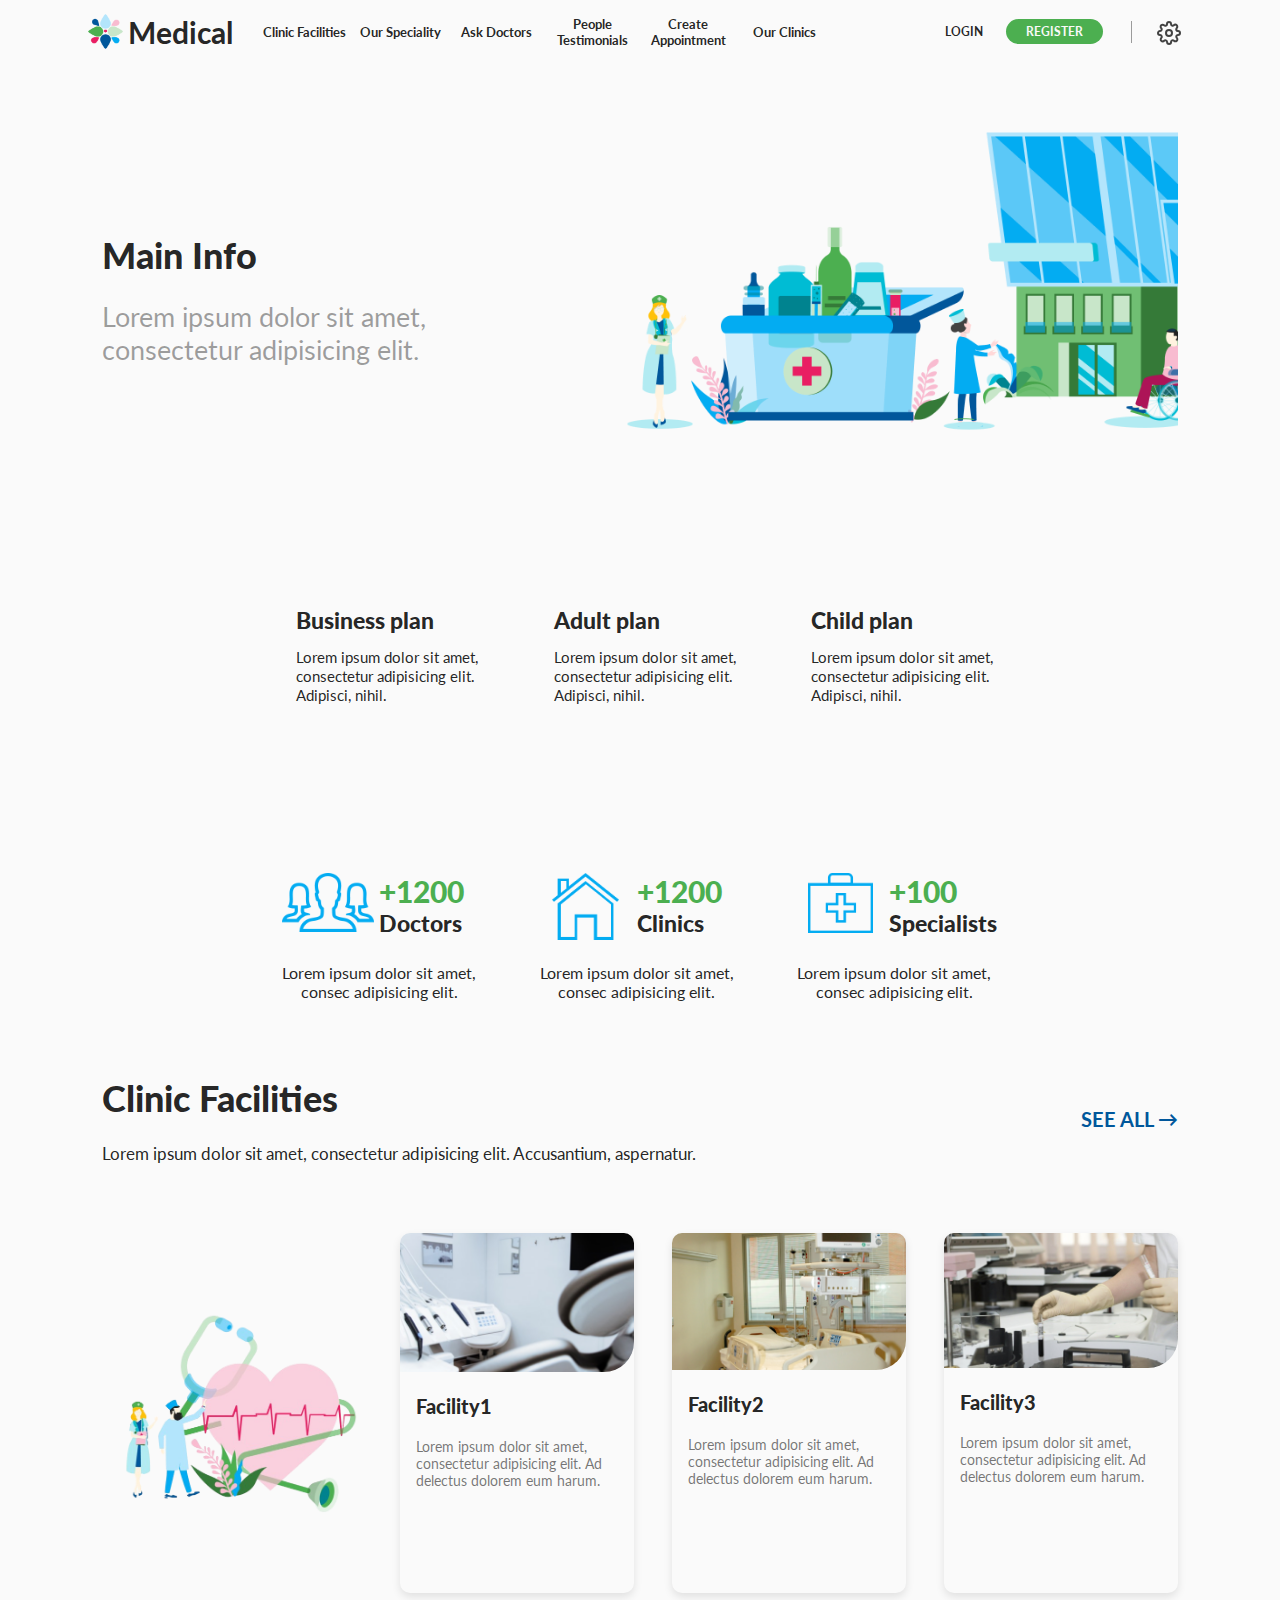
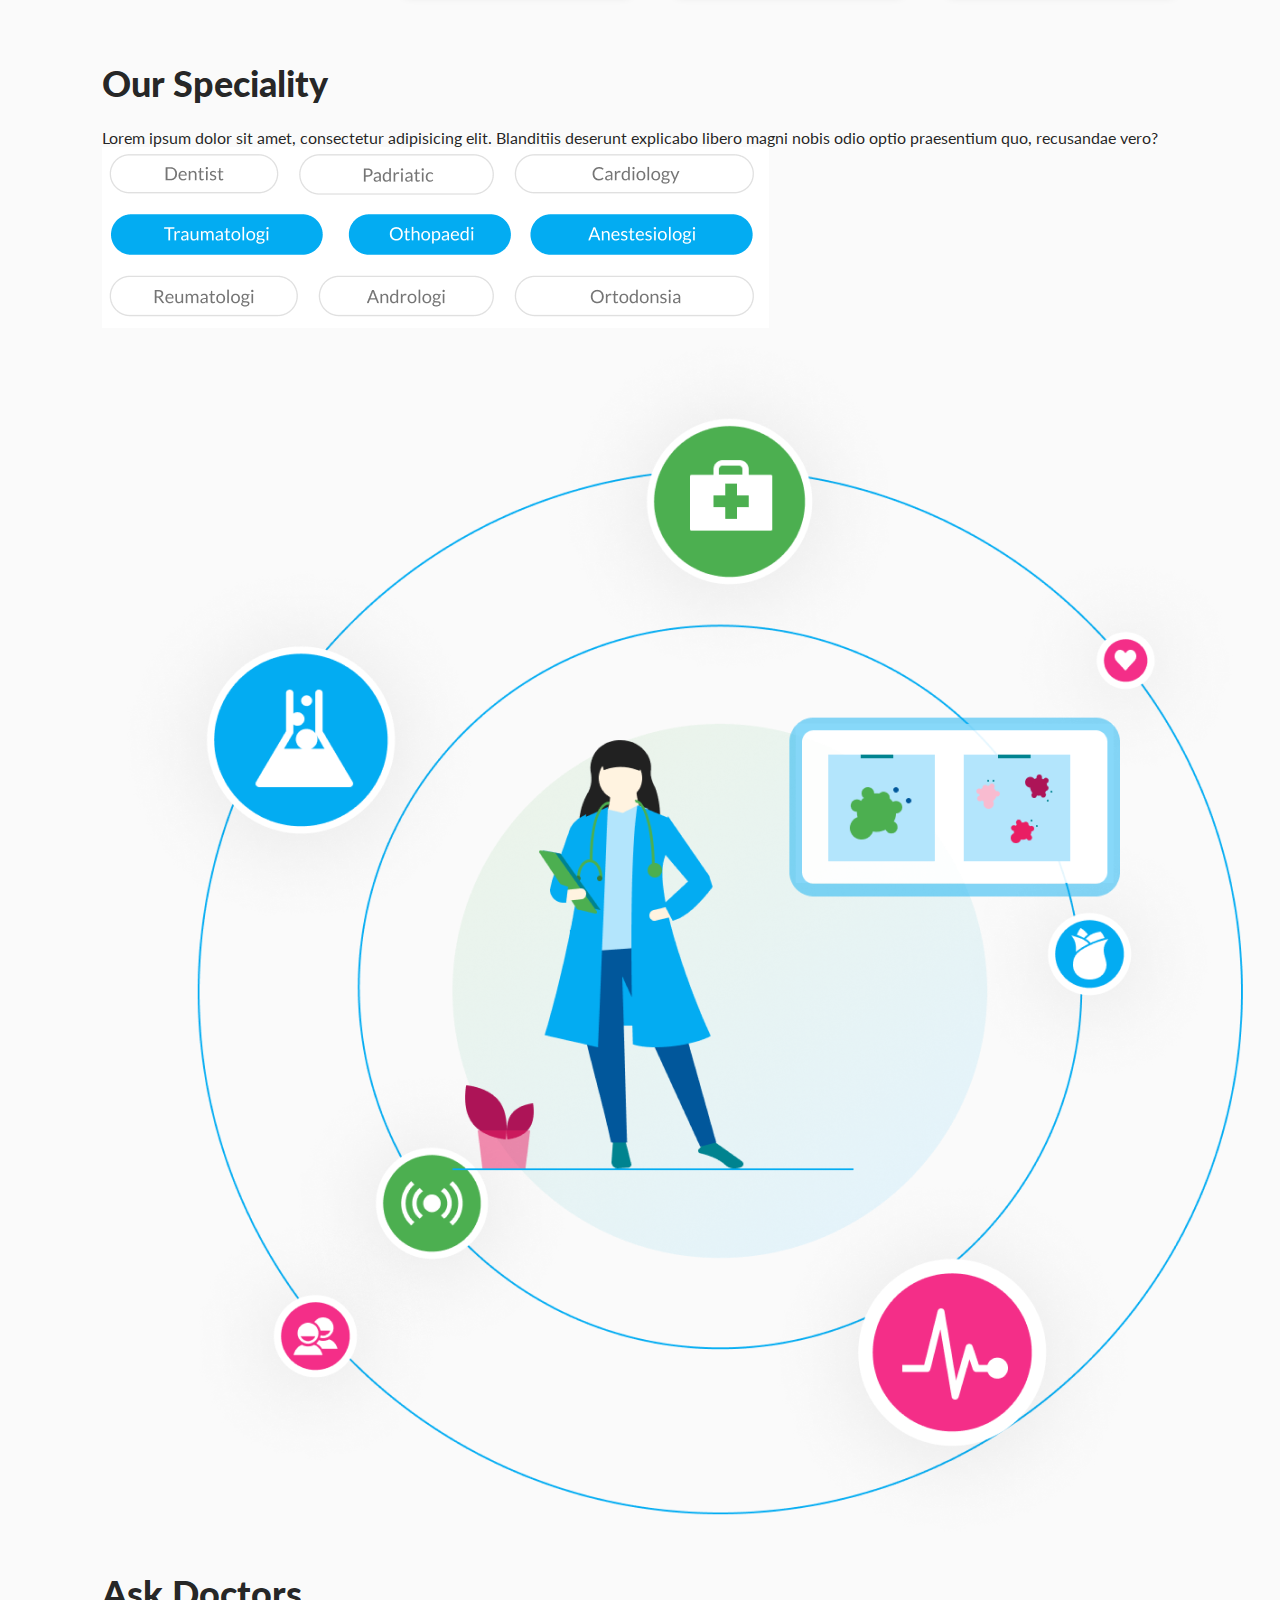
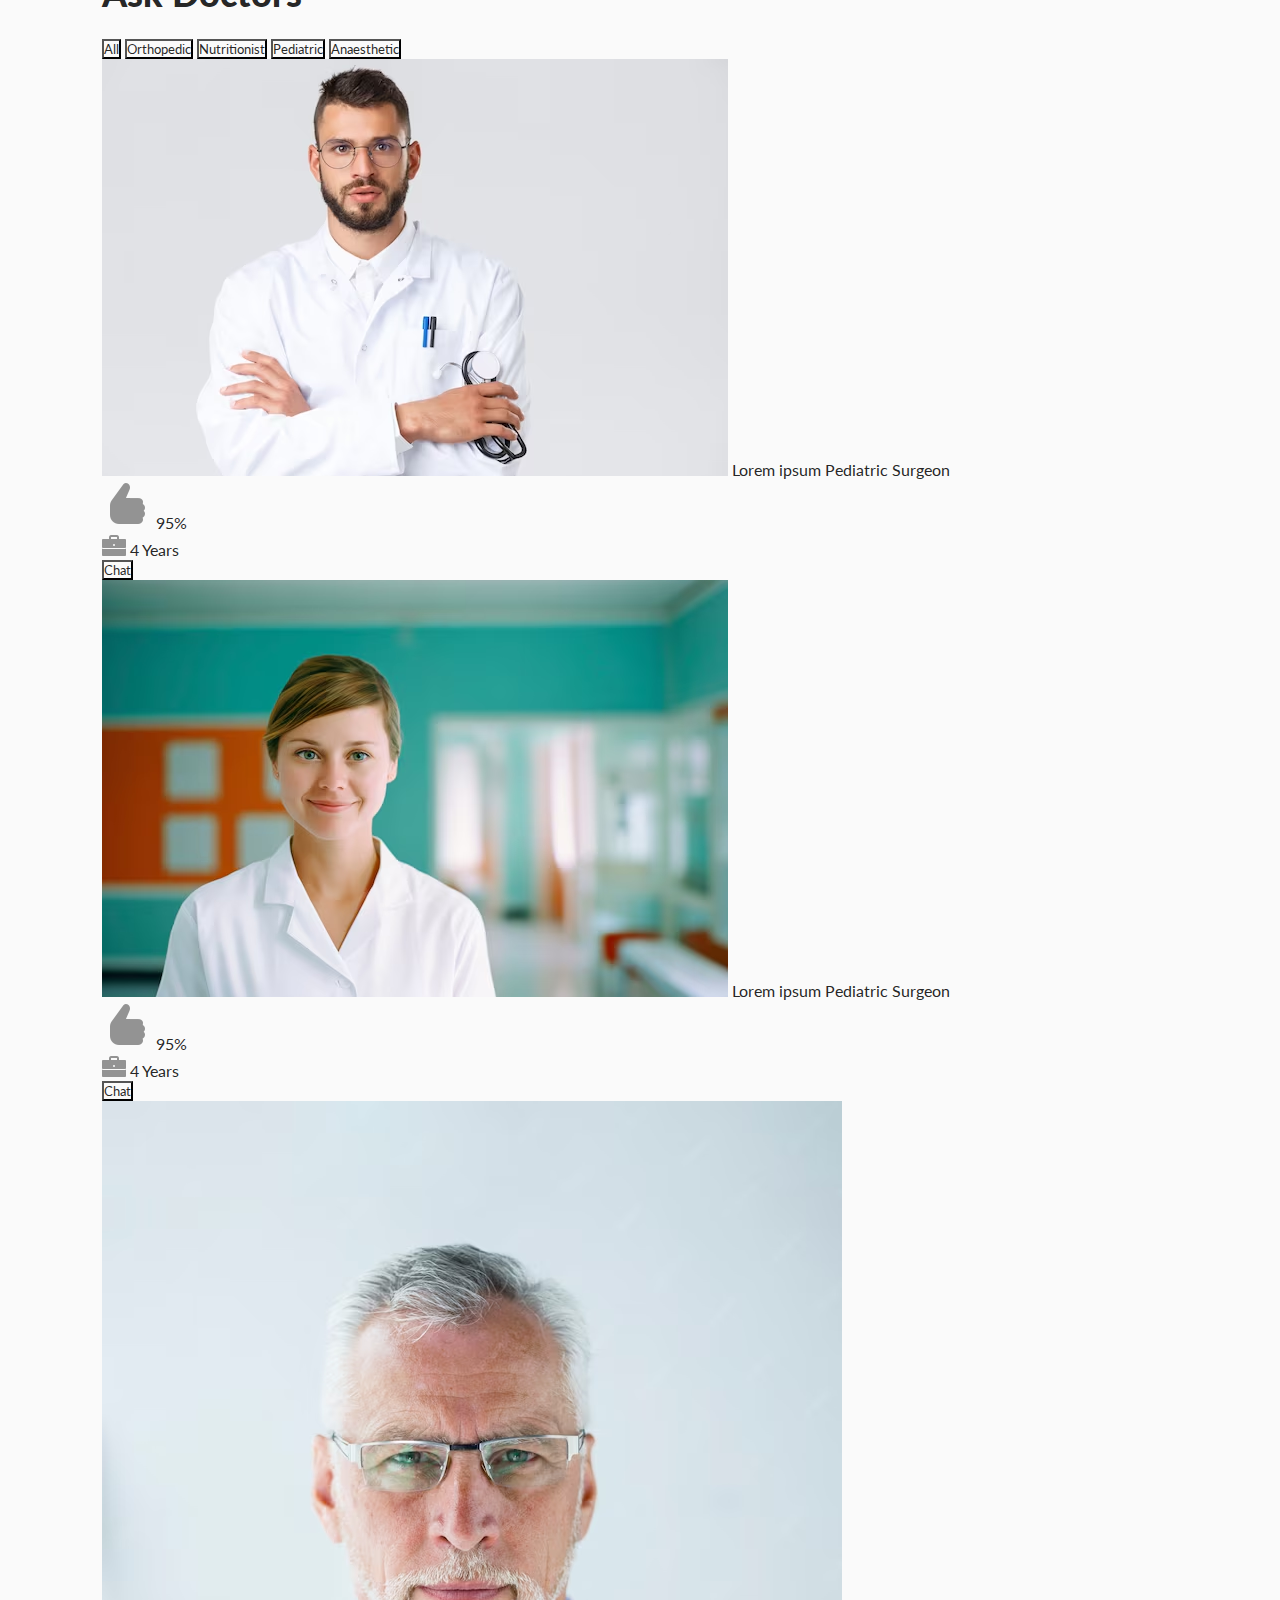
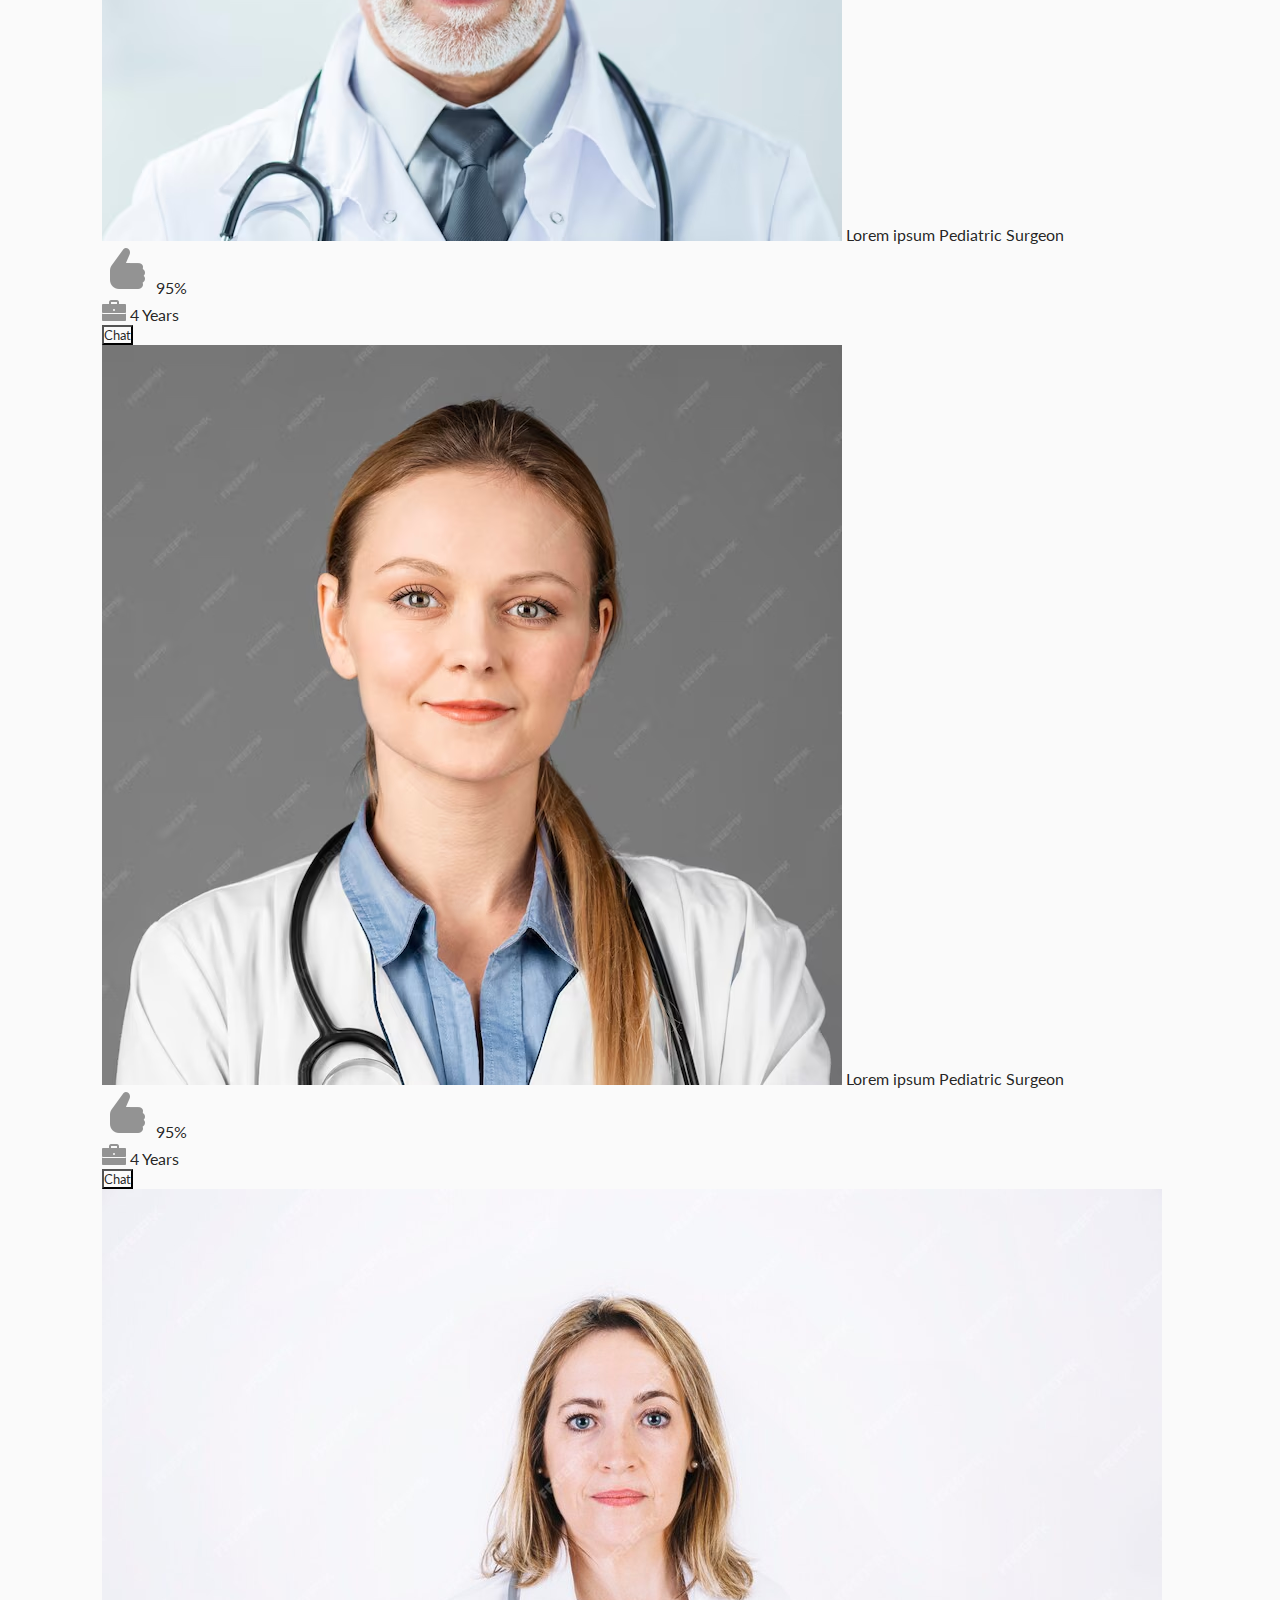
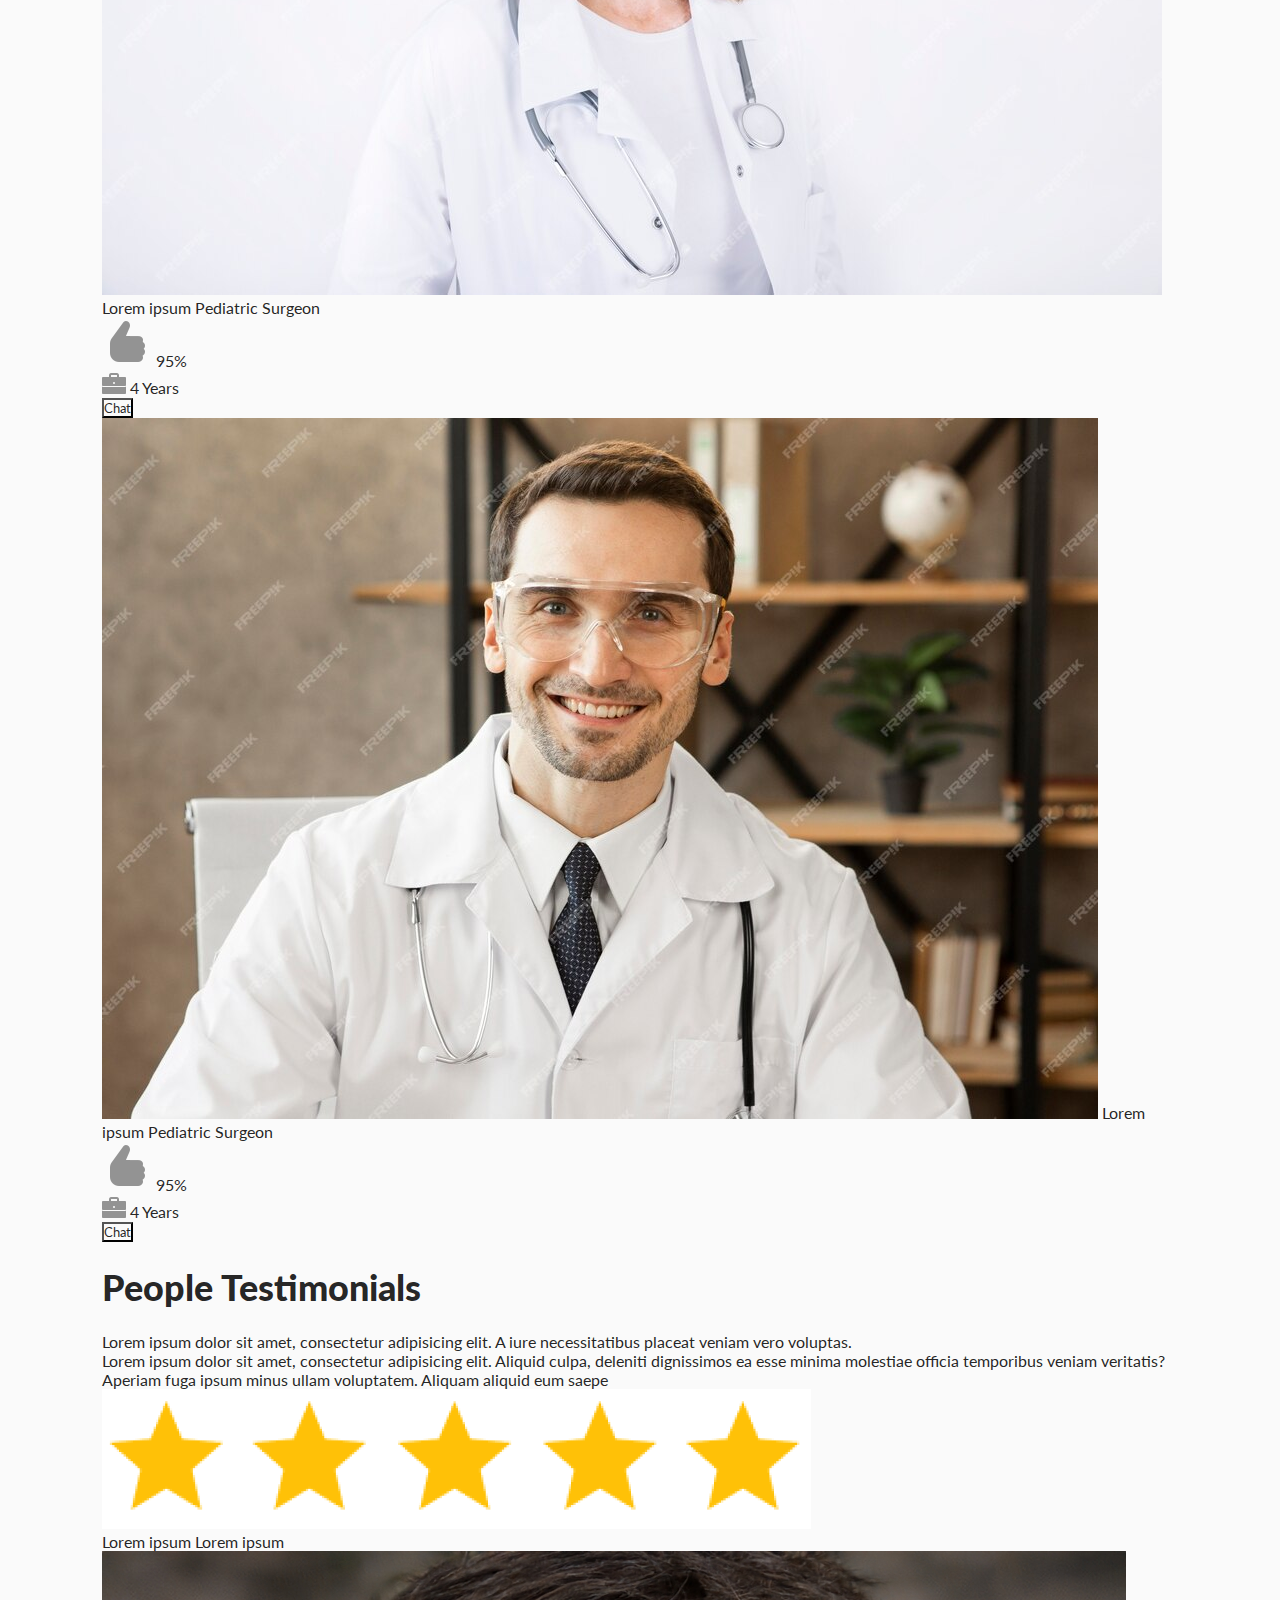
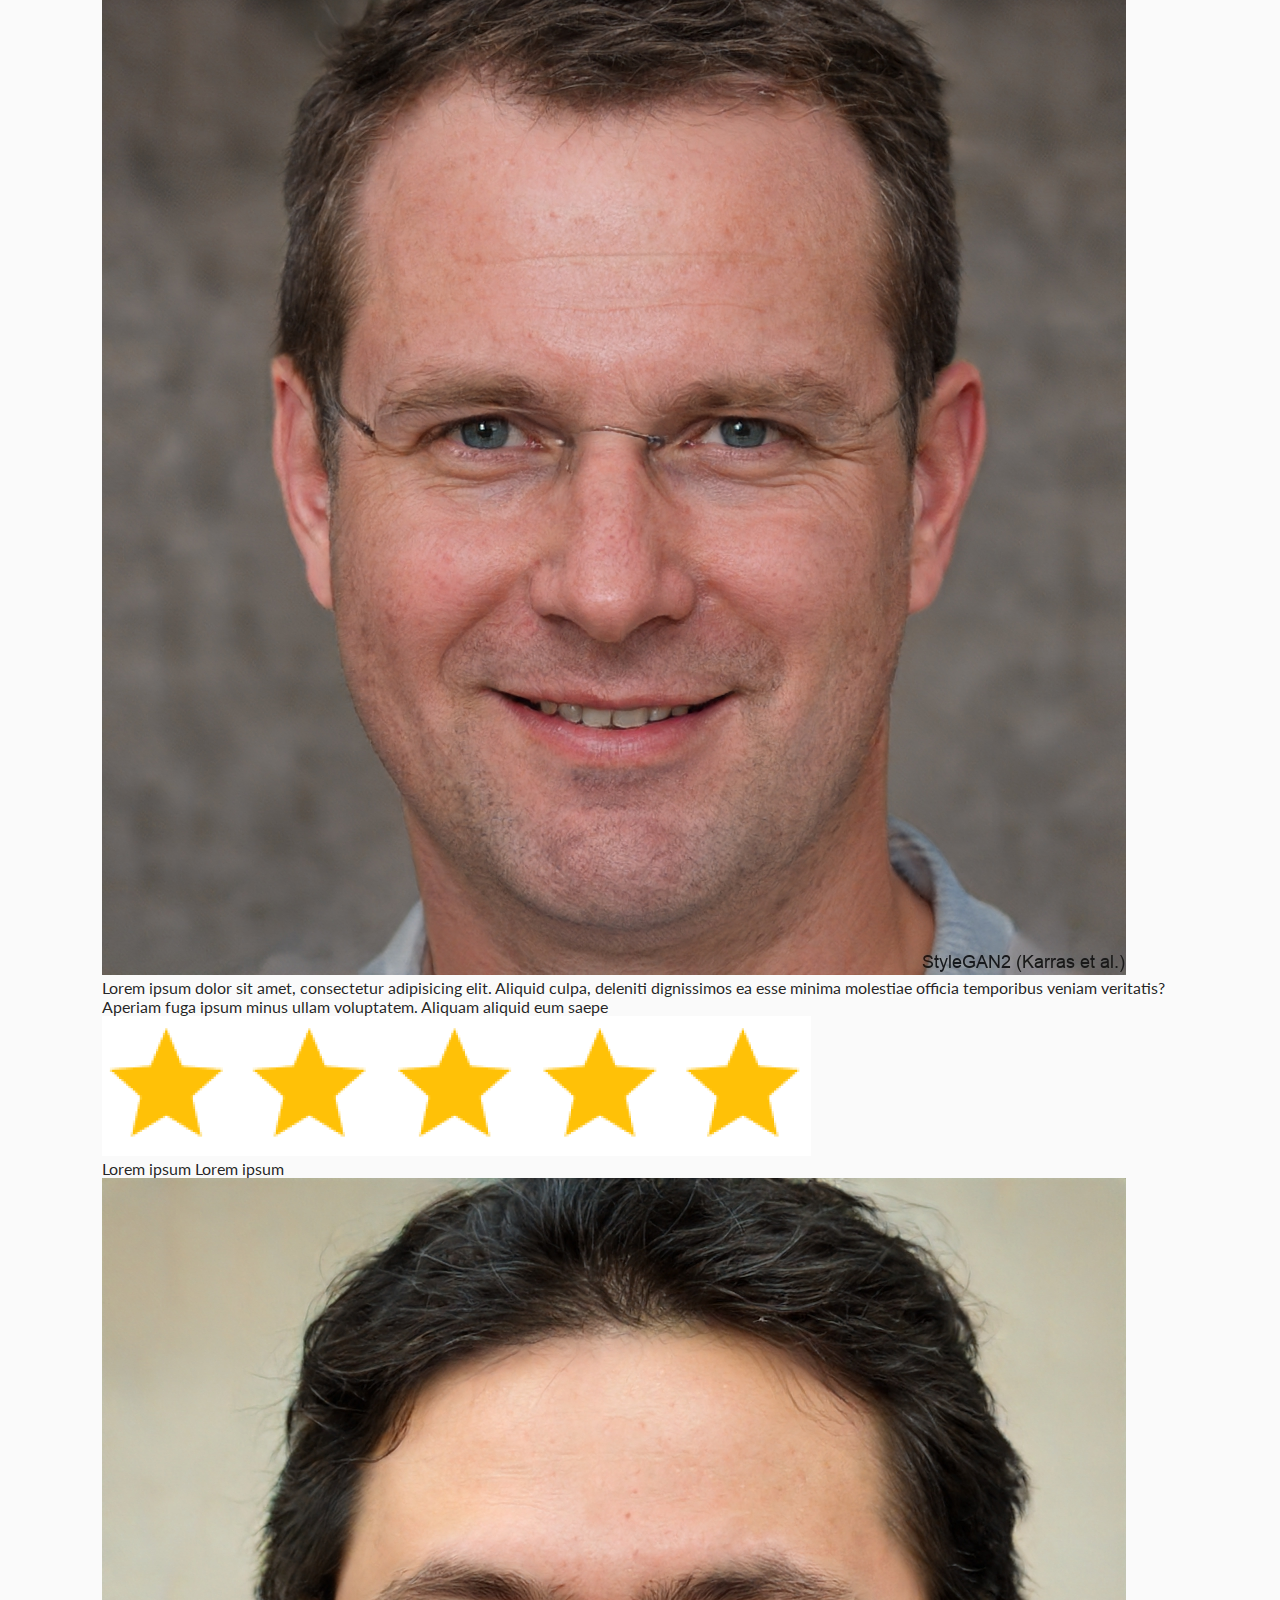
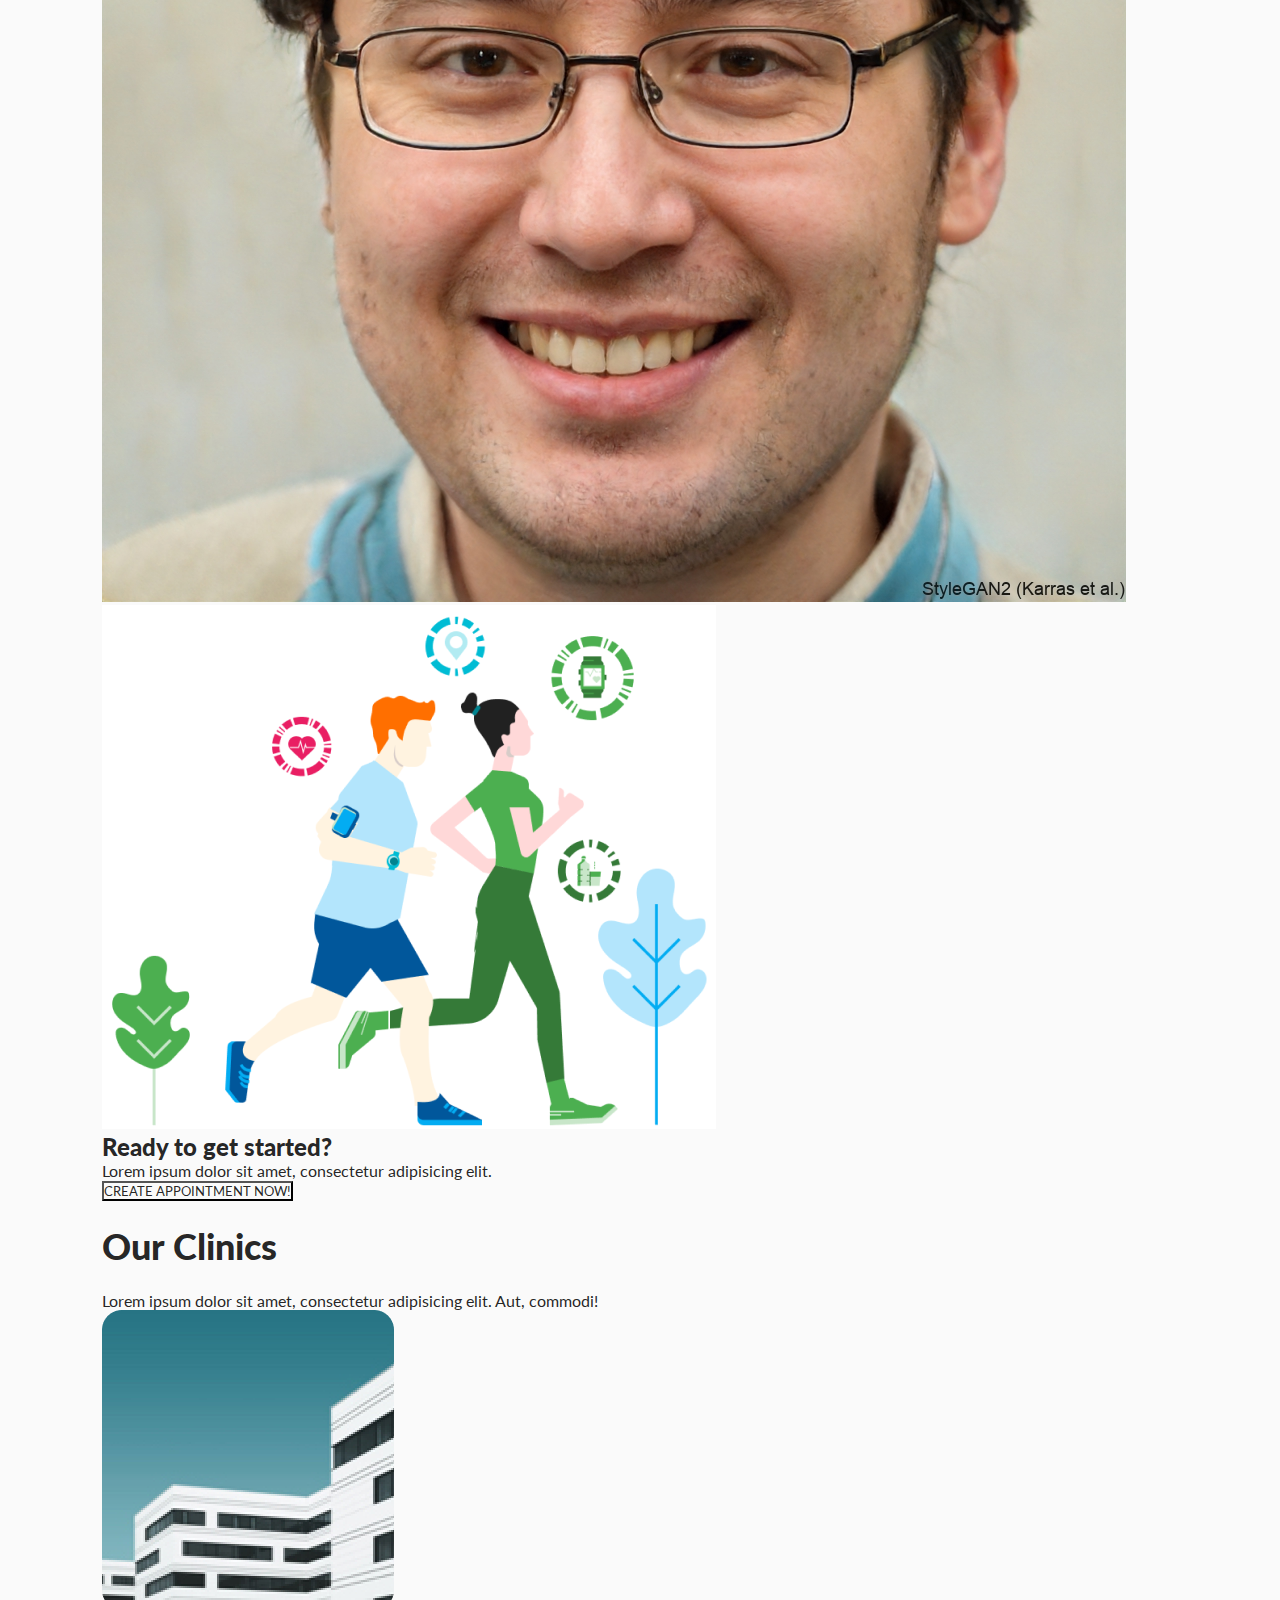
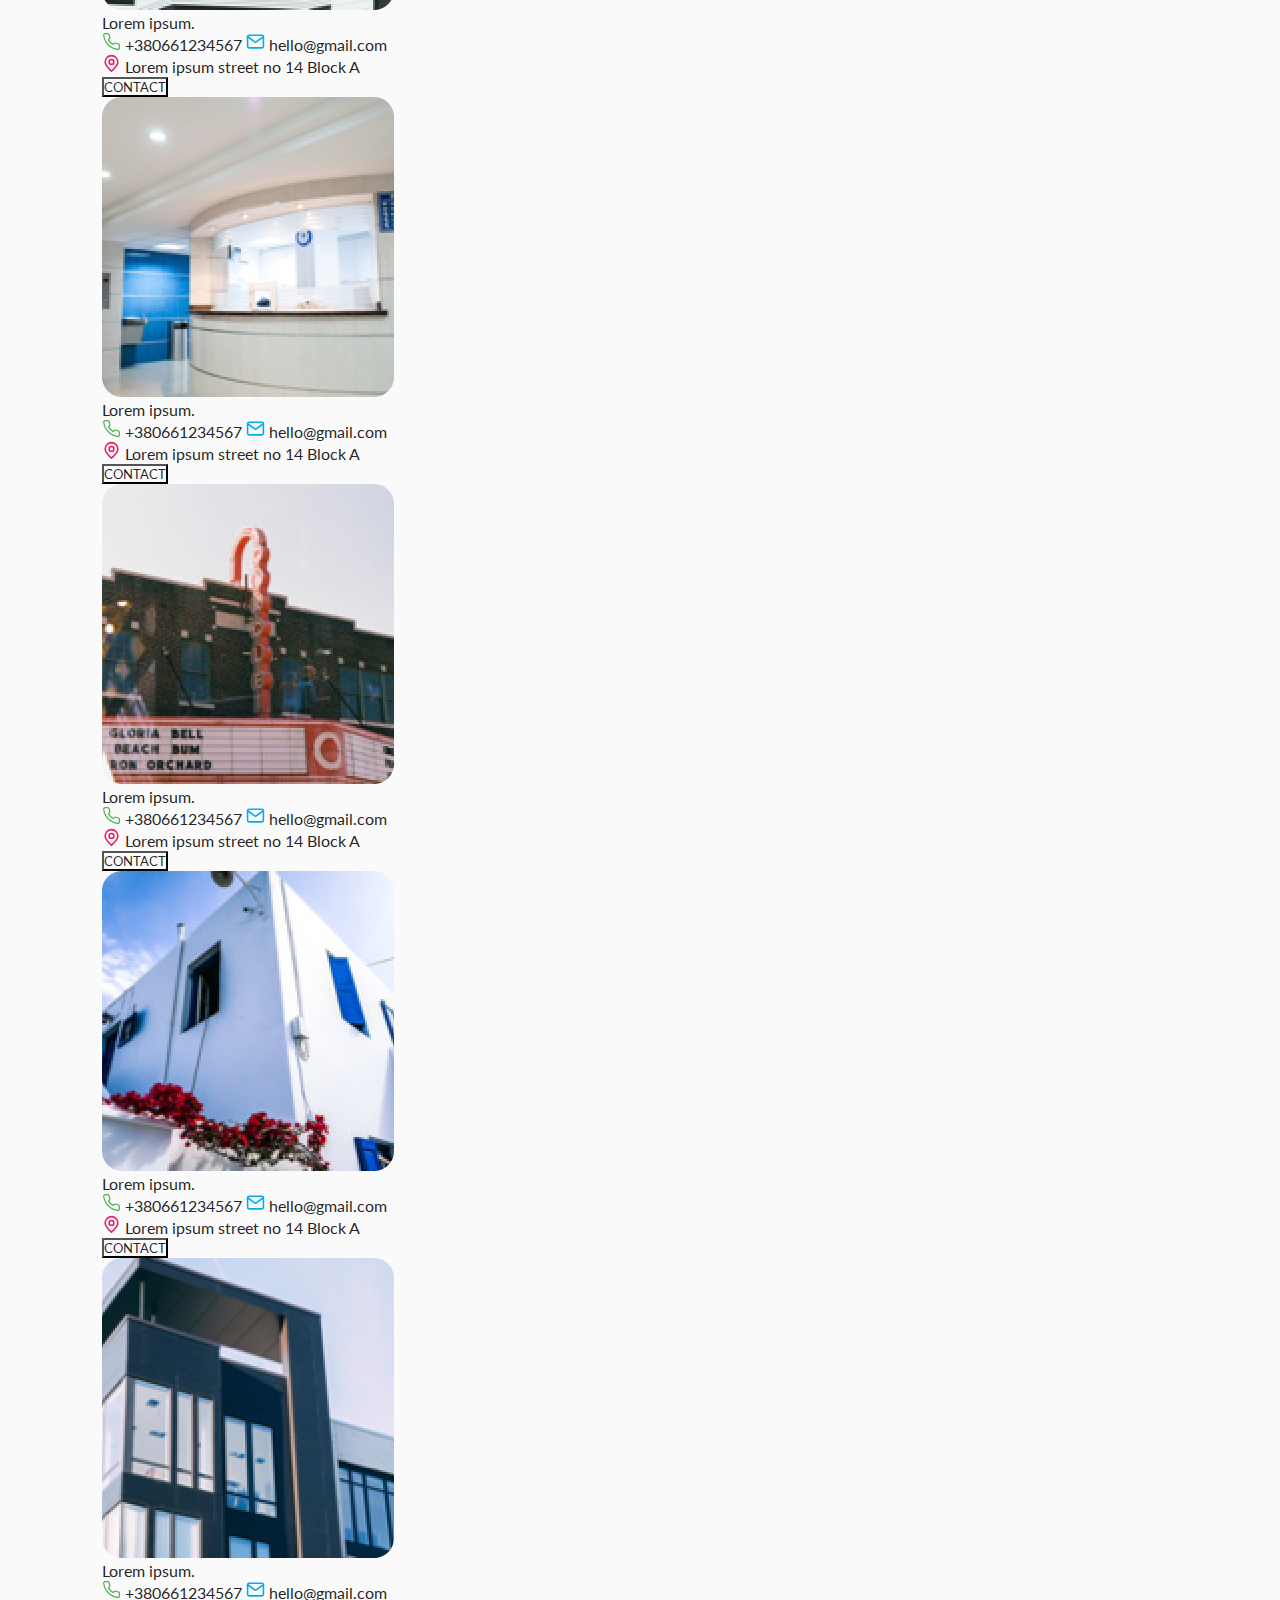
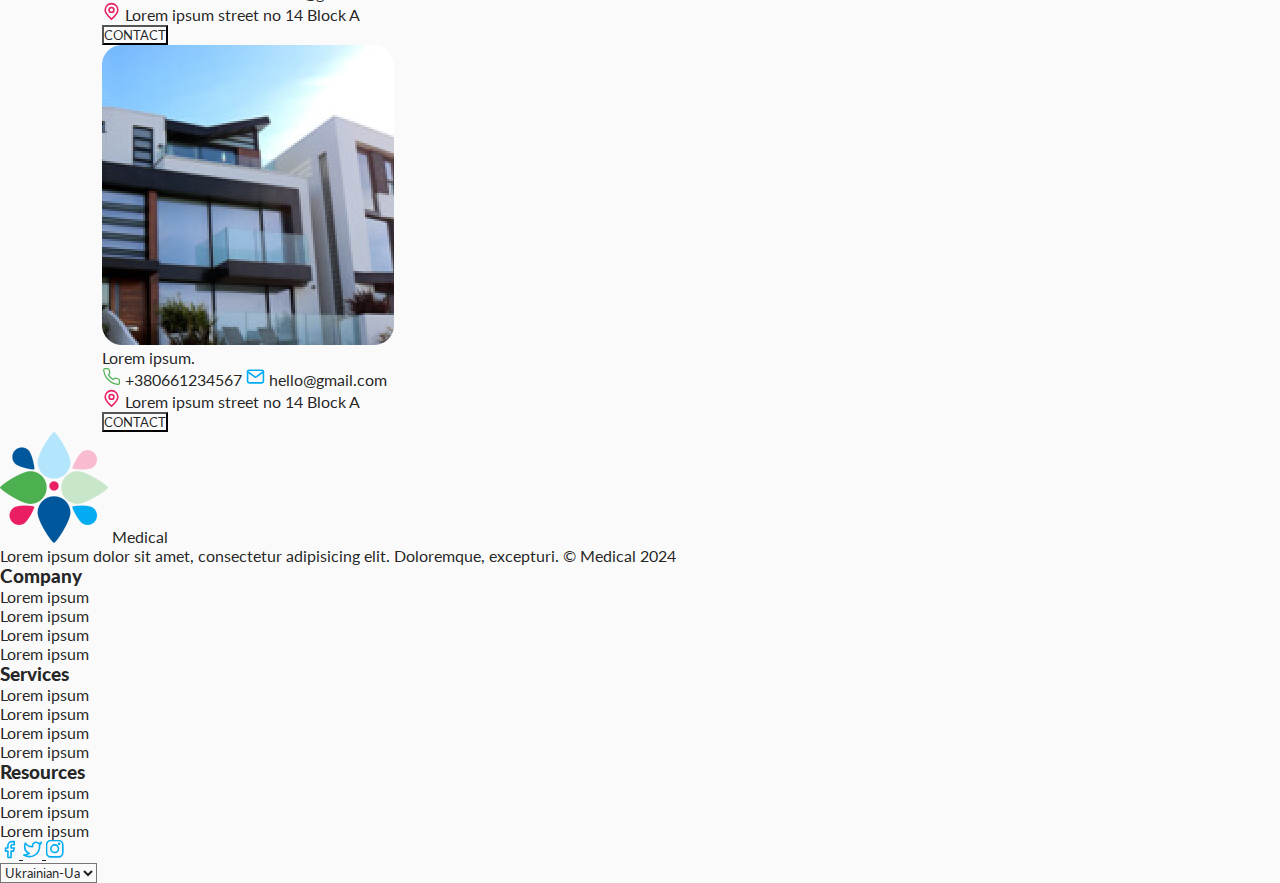
==== index.html @ a9a0dc17 "Add clinic-facilities styles" ====
<!doctype html>
<html lang="en">
<head>
    <meta charset="UTF-8">
    <meta name="viewport"
          content="width=device-width, user-scalable=no, initial-scale=1.0, maximum-scale=1.0, minimum-scale=1.0">
    <meta http-equiv="X-UA-Compatible" content="ie=edge">
    <title>Medical</title>

    <link rel="stylesheet" href="styles/styles.css">
</head>
<body>
    <header>
        <div class="logo">
            <img src="images/index/logo.png" alt="Logo" id="main-logo">
            <span id="main-logo-text">Medical</span>
        </div>
        <div class="header-nav-item" id="header-item-1">
            <a class="header-nav-link" href="#clinic-facilities">
                Clinic Facilities
            </a>
        </div>
        <div class="header-nav-item" id="header-item-2">
            <a class="header-nav-link" href="#our-speciality">
                Our Speciality
            </a>
        </div>
        <div class="header-nav-item" id="header-item-3">
            <a class="header-nav-link" href="#ask-doctors">
                Ask Doctors
            </a>
        </div>
        <div class="header-nav-item" id="header-item-4">
            <a class="header-nav-link" href="#people-testimonials">
                People Testimonials
            </a>
        </div>
        <div class="header-nav-item" id="header-item-5">
            <a class="header-nav-link" href="#create-appointment">
                Create Appointment
            </a>
        </div>
        <div class="header-nav-item" id="header-item-6">
            <a class="header-nav-link" href="#our-clinics">
                Our Clinics
            </a>
        </div>
        <div class="authorization">
            <a href="pages/login.html" id="login-button">Login</a>
            <div id="header-register-button">
                <a href="pages/register.html" id="register-button">Register</a>
            </div>

        </div>
        <div class="settings">
            <a href="" id="settings-button">
                <svg id="settings-icon" xmlns="http://www.w3.org/2000/svg" width="24" height="24" viewBox="0 0 24 24" fill="none" stroke="#424242" stroke-width="2" stroke-linecap="round" stroke-linejoin="round">
                    <circle cx="12" cy="12" r="3"></circle>
                    <path d="M19.4 15a1.65 1.65 0 0 0 .33 1.82l.06.06a2 2 0 0 1 0 2.83 2 2 0 0 1-2.83 0l-.06-.06a1.65 1.65 0 0 0-1.82-.33 1.65 1.65 0 0 0-1 1.51V21a2 2 0 0 1-2 2 2 2 0 0 1-2-2v-.09A1.65 1.65 0 0 0 9 19.4a1.65 1.65 0 0 0-1.82.33l-.06.06a2 2 0 0 1-2.83 0 2 2 0 0 1 0-2.83l.06-.06a1.65 1.65 0 0 0 .33-1.82 1.65 1.65 0 0 0-1.51-1H3a2 2 0 0 1-2-2 2 2 0 0 1 2-2h.09A1.65 1.65 0 0 0 4.6 9a1.65 1.65 0 0 0-.33-1.82l-.06-.06a2 2 0 0 1 0-2.83 2 2 0 0 1 2.83 0l.06.06a1.65 1.65 0 0 0 1.82.33H9a1.65 1.65 0 0 0 1-1.51V3a2 2 0 0 1 2-2 2 2 0 0 1 2 2v.09a1.65 1.65 0 0 0 1 1.51 1.65 1.65 0 0 0 1.82-.33l.06-.06a2 2 0 0 1 2.83 0 2 2 0 0 1 0 2.83l-.06.06a1.65 1.65 0 0 0-.33 1.82V9a1.65 1.65 0 0 0 1.51 1H21a2 2 0 0 1 2 2 2 2 0 0 1-2 2h-.09a1.65 1.65 0 0 0-1.51 1z"></path>
                </svg>
            </a>
        </div>
    </header>
    <main>
        <section id="main-info">
            <div id="info">
                <div id="main-info-text">
                    <h1>Main Info</h1>
                    <p>Lorem ipsum dolor sit amet, consectetur adipisicing elit.</p>
                </div>
                <img src="images/index/main_info/banner.png" alt="Banner" id="main-info-banner">
            </div>
            <div id="insurance-plans">
                <div id="business-plan">
                    <h3>Business plan</h3>
                    <span>Lorem ipsum dolor sit amet, consectetur adipisicing elit. Adipisci, nihil.</span>
                </div>
                <div id="adult-plan">
                    <h3>Adult plan</h3>
                    <span>Lorem ipsum dolor sit amet, consectetur adipisicing elit. Adipisci, nihil.</span>
                </div>
                <div id="child-plan">
                    <h3>Child plan</h3>
                    <span>Lorem ipsum dolor sit amet, consectetur adipisicing elit. Adipisci, nihil.</span>
                </div>
            </div>
            <div id="numbers">
                <div id="doctors" class="numbers-item">
                    <div class="numbers-upper-row">
                        <img src="images/index/main_info/doctors.png" alt="Doctors">
                        <div class="numbers-upper-row-text">
                            <span class="counter">+1200</span>
                            <h3>Doctors</h3>
                        </div>
                    </div>
                    <span>Lorem ipsum dolor sit amet, consec adipisicing elit.</span>
                </div>
                <div id="clinics" class="numbers-item">
                    <div class="numbers-upper-row">
                        <img src="images/index/main_info/clinics.png" alt="Clinics">
                        <div class="numbers-upper-row-text">
                            <span class="counter">+1200</span>
                            <h3>Clinics</h3>
                        </div>
                    </div>
                    <span>Lorem ipsum dolor sit amet, consec adipisicing elit.</span>
                </div>
                <div id="specialists" class="numbers-item">
                    <div class="numbers-upper-row">
                        <img src="images/index/main_info/specialists.png" alt="Specialists">
                        <div class="numbers-upper-row-text">
                            <span class="counter">+100</span>
                            <h3>Specialists</h3>
                        </div>
                    </div>
                    <span>Lorem ipsum dolor sit amet, consec adipisicing elit.</span>
                </div>
            </div>
        </section>
        <section id="clinic-facilities">
            <div id="clinic-facilities-head">
                <div id="clinic-facilities-text">
                    <h1>Clinic Facilities</h1>
                    <p>Lorem ipsum dolor sit amet, consectetur adipisicing elit. Accusantium, aspernatur.</p>
                </div>
                <a href="">SEE ALL →</a>
            </div>
            <div id="clinic-facilities-body">
                <img src="images/index/clinic_facilities/banner.png" alt="Banner" id="clinic-facilities-banner">
                <div id="facilities">
                    <div id="facility1" class="clinic-facility">
                        <img src="images/index/clinic_facilities/facility1.png" alt="Facility1">
                        <h3>Facility1</h3>
                        <p>Lorem ipsum dolor sit amet, consectetur adipisicing elit. Ad delectus dolorem eum harum.</p>
                    </div>
                    <div id="facility2" class="clinic-facility">
                        <img src="images/index/clinic_facilities/facility2.png" alt="Facility2">
                        <h3>Facility2</h3>
                        <p>Lorem ipsum dolor sit amet, consectetur adipisicing elit. Ad delectus dolorem eum harum.</p>
                    </div>
                    <div id="facility3" class="clinic-facility">
                        <img src="images/index/clinic_facilities/facility3.png" alt="Facility3">
                        <h3>Facility3</h3>
                        <p>Lorem ipsum dolor sit amet, consectetur adipisicing elit. Ad delectus dolorem eum harum.</p>
                    </div>
                </div>
            </div>
        </section>
        <section id="our-speciality">
            <div id="our-speciality-body">
                <h1>Our Speciality</h1>
                <span>Lorem ipsum dolor sit amet, consectetur adipisicing elit. Blanditiis deserunt explicabo libero magni nobis odio optio praesentium quo, recusandae vero?</span>
                <img src="images/index/ask_doctors/specialities.png" alt="Specialities">
            </div>
            <img src="images/index/our_speciality/banner.png" alt="Banner">
        </section>
        <section id="ask-doctors">
            <div id="ask-doctors-menu">
                <h1>Ask Doctors</h1>
                <button>All</button>
                <button>Orthopedic</button>
                <button>Nutritionist</button>
                <button>Pediatric</button>
                <button>Anaesthetic</button>
            </div>
            <div id="ask-doctors-doctors">
                <div id="doctor1">
                    <div class="doctor-info">
                        <img src="images/index/ask_doctors/doctor1.png" alt="Doctor">
                        <span>Lorem ipsum</span>
                        <span>Pediatric Surgeon</span>
                    </div>
                    <div class="doctor-contacts">
                        <div class="rating">
                            <img src="images/index/ask_doctors/thumb-up.png" alt="Thumb-up">
                            <span>95%</span>
                        </div>
                        <div class="experience">
                            <img src="images/index/ask_doctors/briefcase.png" alt="Briefcase">
                            <span>4 Years</span>
                        </div>
                        <button>Chat</button>
                    </div>
                </div>
                <div id="doctor2">
                    <div class="doctor-info">
                        <img src="images/index/ask_doctors/doctor2.png" alt="Doctor">
                        <span>Lorem ipsum</span>
                        <span>Pediatric Surgeon</span>
                    </div>
                    <div class="doctor-contacts">
                        <div class="rating">
                            <img src="images/index/ask_doctors/thumb-up.png" alt="Thumb-up">
                            <span>95%</span>
                        </div>
                        <div class="experience">
                            <img src="images/index/ask_doctors/briefcase.png" alt="Briefcase">
                            <span>4 Years</span>
                        </div>
                        <button>Chat</button>
                    </div>
                </div>
                <div id="doctor3">
                    <div class="doctor-info">
                        <img src="images/index/ask_doctors/doctor3.png" alt="Doctor">
                        <span>Lorem ipsum</span>
                        <span>Pediatric Surgeon</span>
                    </div>
                    <div class="doctor-contacts">
                        <div class="rating">
                            <img src="images/index/ask_doctors/thumb-up.png" alt="Thumb-up">
                            <span>95%</span>
                        </div>
                        <div class="experience">
                            <img src="images/index/ask_doctors/briefcase.png" alt="Briefcase">
                            <span>4 Years</span>
                        </div>
                        <button>Chat</button>
                    </div>
                </div>
                <div id="doctor4">
                    <div class="doctor-info">
                        <img src="images/index/ask_doctors/doctor4.png" alt="Doctor">
                        <span>Lorem ipsum</span>
                        <span>Pediatric Surgeon</span>
                    </div>
                    <div class="doctor-contacts">
                        <div class="rating">
                            <img src="images/index/ask_doctors/thumb-up.png" alt="Thumb-up">
                            <span>95%</span>
                        </div>
                        <div class="experience">
                            <img src="images/index/ask_doctors/briefcase.png" alt="Briefcase">
                            <span>4 Years</span>
                        </div>
                        <button>Chat</button>
                    </div>
                </div>
                <div id="doctor5">
                    <div class="doctor-info">
                        <img src="images/index/ask_doctors/doctor5.png" alt="Doctor">
                        <span>Lorem ipsum</span>
                        <span>Pediatric Surgeon</span>
                    </div>
                    <div class="doctor-contacts">
                        <div class="rating">
                            <img src="images/index/ask_doctors/thumb-up.png" alt="Thumb-up">
                            <span>95%</span>
                        </div>
                        <div class="experience">
                            <img src="images/index/ask_doctors/briefcase.png" alt="Briefcase">
                            <span>4 Years</span>
                        </div>
                        <button>Chat</button>
                    </div>
                </div>
                <div id="doctor6">
                    <div class="doctor-info">
                        <img src="images/index/ask_doctors/doctor6.png" alt="Doctor">
                        <span>Lorem ipsum</span>
                        <span>Pediatric Surgeon</span>
                    </div>
                    <div class="doctor-contacts">
                        <div class="rating">
                            <img src="images/index/ask_doctors/thumb-up.png" alt="Thumb-up">
                            <span>95%</span>
                        </div>
                        <div class="experience">
                            <img src="images/index/ask_doctors/briefcase.png" alt="Briefcase">
                            <span>4 Years</span>
                        </div>
                        <button>Chat</button>
                    </div>
                </div>
            </div>
            
        </section>
        <section id="people-testimonials">
            <div id="people-testimonials-head">
                <h1>People Testimonials</h1>
                <span>Lorem ipsum dolor sit amet, consectetur adipisicing elit. A iure necessitatibus placeat veniam vero voluptas.</span>
            </div>
            <div id="people-testimonials-body">
                <div id="reviews">
                    <div class="review">
                        <p>Lorem ipsum dolor sit amet, consectetur adipisicing elit. Aliquid culpa, deleniti dignissimos ea esse minima molestiae officia temporibus veniam veritatis? Aperiam fuga ipsum minus ullam voluptatem. Aliquam aliquid eum saepe</p>
                        <div class="rating">
                            <img src="images/index/people_testimonials/rating.png" alt="Rating">
                        </div>
                        <div class="patient-profile-info">
                            <span>Lorem ipsum</span>
                            <span>Lorem ipsum</span>
                            <img src="images/index/people_testimonials/patient1.png" alt="Patient">
                        </div>
                    </div>
                    <div class="review">
                        <p>Lorem ipsum dolor sit amet, consectetur adipisicing elit. Aliquid culpa, deleniti dignissimos ea esse minima molestiae officia temporibus veniam veritatis? Aperiam fuga ipsum minus ullam voluptatem. Aliquam aliquid eum saepe</p>
                        <div class="rating">
                            <img src="images/index/people_testimonials/rating.png" alt="Rating">
                        </div>
                        <div class="patient-profile-info">
                            <span>Lorem ipsum</span>
                            <span>Lorem ipsum</span>
                            <img src="images/index/people_testimonials/patient2.png" alt="Patient">
                        </div>
                    </div>
                </div>
                <img src="images/index/people_testimonials/banner.png" alt="Banner">
            </div>
        </section>
        <section id="create-appointment">
            <div id="create-appointment-text">
                <h2>Ready to get started?</h2>
                <span>Lorem ipsum dolor sit amet, consectetur adipisicing elit.</span>
            </div>
            <button>CREATE APPOINTMENT NOW!</button>
        </section>
        <section id="our-clinics">
            <div id="our-clinics-head">
                <h1>Our Clinics</h1>
                <span>Lorem ipsum dolor sit amet, consectetur adipisicing elit. Aut, commodi!</span>
            </div>
            <div id="our-clinics-body">
                <div class="clinic">
                    <img src="images/index/our-clinics/clinic1.png" alt="Clinic">
                    <div class="clinic-info">
                        <span>Lorem ipsum.</span>
                        <div class="clinic-contact">
                            <svg xmlns="http://www.w3.org/2000/svg" width="19" height="19" viewBox="0 0 24 24" fill="none" stroke="#4CAF50" stroke-width="1.5" stroke-linecap="round" stroke-linejoin="round">
                                <path d="M22 16.92v3a2 2 0 0 1-2.18 2 19.79 19.79 0 0 1-8.63-3.07 19.5 19.5 0 0 1-6-6 19.79 19.79 0 0 1-3.07-8.67A2 2 0 0 1 4.11 2h3a2 2 0 0 1 2 1.72 12.84 12.84 0 0 0 .7 2.81 2 2 0 0 1-.45 2.11L8.09 9.91a16 16 0 0 0 6 6l1.27-1.27a2 2 0 0 1 2.11-.45 12.84 12.84 0 0 0 2.81.7A2 2 0 0 1 22 16.92z"></path>
                            </svg>
                            <span>+380661234567</span>
                            <svg xmlns="http://www.w3.org/2000/svg" width="19" height="19" viewBox="0 0 24 24" fill="none" stroke="#03ACF2" stroke-width="2" stroke-linecap="round" stroke-linejoin="round">
                                <path d="M4 4h16c1.1 0 2 .9 2 2v12c0 1.1-.9 2-2 2H4c-1.1 0-2-.9-2-2V6c0-1.1.9-2 2-2z"></path>
                                <polyline points="22,6 12,13 2,6"></polyline>
                            </svg>
                            <span>hello@gmail.com</span>
                        </div>
                        <div class="clinic-address">
                            <svg xmlns="http://www.w3.org/2000/svg" width="19" height="19" viewBox="0 0 24 24" fill="none" stroke="#E91E63" stroke-width="2" stroke-linecap="round" stroke-linejoin="round">
                                <circle cx="12" cy="10" r="3"/>
                                <path d="M12 21.7C17.3 17 20 13 20 10a8 8 0 1 0-16 0c0 3 2.7 6.9 8 11.7z"/>
                            </svg>
                            <span>Lorem ipsum street no 14 Block A</span>
                        </div>
                        <button>CONTACT</button>
                    </div>
                </div>
                <div class="clinic">
                    <img src="images/index/our-clinics/clinic2.png" alt="Clinic">
                    <div class="clinic-info">
                        <span>Lorem ipsum.</span>
                        <div class="clinic-contact">
                            <svg xmlns="http://www.w3.org/2000/svg" width="19" height="19" viewBox="0 0 24 24" fill="none" stroke="#4CAF50" stroke-width="1.5" stroke-linecap="round" stroke-linejoin="round">
                                <path d="M22 16.92v3a2 2 0 0 1-2.18 2 19.79 19.79 0 0 1-8.63-3.07 19.5 19.5 0 0 1-6-6 19.79 19.79 0 0 1-3.07-8.67A2 2 0 0 1 4.11 2h3a2 2 0 0 1 2 1.72 12.84 12.84 0 0 0 .7 2.81 2 2 0 0 1-.45 2.11L8.09 9.91a16 16 0 0 0 6 6l1.27-1.27a2 2 0 0 1 2.11-.45 12.84 12.84 0 0 0 2.81.7A2 2 0 0 1 22 16.92z"></path>
                            </svg>
                            <span>+380661234567</span>
                            <svg xmlns="http://www.w3.org/2000/svg" width="19" height="19" viewBox="0 0 24 24" fill="none" stroke="#03ACF2" stroke-width="2" stroke-linecap="round" stroke-linejoin="round">
                                <path d="M4 4h16c1.1 0 2 .9 2 2v12c0 1.1-.9 2-2 2H4c-1.1 0-2-.9-2-2V6c0-1.1.9-2 2-2z"></path>
                                <polyline points="22,6 12,13 2,6"></polyline>
                            </svg>
                            <span>hello@gmail.com</span>
                        </div>
                        <div class="clinic-address">
                            <svg xmlns="http://www.w3.org/2000/svg" width="19" height="19" viewBox="0 0 24 24" fill="none" stroke="#E91E63" stroke-width="2" stroke-linecap="round" stroke-linejoin="round">
                                <circle cx="12" cy="10" r="3"/>
                                <path d="M12 21.7C17.3 17 20 13 20 10a8 8 0 1 0-16 0c0 3 2.7 6.9 8 11.7z"/>
                            </svg>
                            <span>Lorem ipsum street no 14 Block A</span>
                        </div>
                        <button>CONTACT</button>
                    </div>
                </div>
                <div class="clinic">
                    <img src="images/index/our-clinics/clinic3.png" alt="Clinic">
                    <div class="clinic-info">
                        <span>Lorem ipsum.</span>
                        <div class="clinic-contact">
                            <svg xmlns="http://www.w3.org/2000/svg" width="19" height="19" viewBox="0 0 24 24" fill="none" stroke="#4CAF50" stroke-width="1.5" stroke-linecap="round" stroke-linejoin="round">
                                <path d="M22 16.92v3a2 2 0 0 1-2.18 2 19.79 19.79 0 0 1-8.63-3.07 19.5 19.5 0 0 1-6-6 19.79 19.79 0 0 1-3.07-8.67A2 2 0 0 1 4.11 2h3a2 2 0 0 1 2 1.72 12.84 12.84 0 0 0 .7 2.81 2 2 0 0 1-.45 2.11L8.09 9.91a16 16 0 0 0 6 6l1.27-1.27a2 2 0 0 1 2.11-.45 12.84 12.84 0 0 0 2.81.7A2 2 0 0 1 22 16.92z"></path>
                            </svg>
                            <span>+380661234567</span>
                            <svg xmlns="http://www.w3.org/2000/svg" width="19" height="19" viewBox="0 0 24 24" fill="none" stroke="#03ACF2" stroke-width="2" stroke-linecap="round" stroke-linejoin="round">
                                <path d="M4 4h16c1.1 0 2 .9 2 2v12c0 1.1-.9 2-2 2H4c-1.1 0-2-.9-2-2V6c0-1.1.9-2 2-2z"></path>
                                <polyline points="22,6 12,13 2,6"></polyline>
                            </svg>
                            <span>hello@gmail.com</span>
                        </div>
                        <div class="clinic-address">
                            <svg xmlns="http://www.w3.org/2000/svg" width="19" height="19" viewBox="0 0 24 24" fill="none" stroke="#E91E63" stroke-width="2" stroke-linecap="round" stroke-linejoin="round">
                                <circle cx="12" cy="10" r="3"/>
                                <path d="M12 21.7C17.3 17 20 13 20 10a8 8 0 1 0-16 0c0 3 2.7 6.9 8 11.7z"/>
                            </svg>
                            <span>Lorem ipsum street no 14 Block A</span>
                        </div>
                        <button>CONTACT</button>
                    </div>
                </div>
                <div class="clinic">
                    <img src="images/index/our-clinics/clinic4.png" alt="Clinic">
                    <div class="clinic-info">
                        <span>Lorem ipsum.</span>
                        <div class="clinic-contact">
                            <svg xmlns="http://www.w3.org/2000/svg" width="19" height="19" viewBox="0 0 24 24" fill="none" stroke="#4CAF50" stroke-width="1.5" stroke-linecap="round" stroke-linejoin="round">
                                <path d="M22 16.92v3a2 2 0 0 1-2.18 2 19.79 19.79 0 0 1-8.63-3.07 19.5 19.5 0 0 1-6-6 19.79 19.79 0 0 1-3.07-8.67A2 2 0 0 1 4.11 2h3a2 2 0 0 1 2 1.72 12.84 12.84 0 0 0 .7 2.81 2 2 0 0 1-.45 2.11L8.09 9.91a16 16 0 0 0 6 6l1.27-1.27a2 2 0 0 1 2.11-.45 12.84 12.84 0 0 0 2.81.7A2 2 0 0 1 22 16.92z"></path>
                            </svg>
                            <span>+380661234567</span>
                            <svg xmlns="http://www.w3.org/2000/svg" width="19" height="19" viewBox="0 0 24 24" fill="none" stroke="#03ACF2" stroke-width="2" stroke-linecap="round" stroke-linejoin="round">
                                <path d="M4 4h16c1.1 0 2 .9 2 2v12c0 1.1-.9 2-2 2H4c-1.1 0-2-.9-2-2V6c0-1.1.9-2 2-2z"></path>
                                <polyline points="22,6 12,13 2,6"></polyline>
                            </svg>
                            <span>hello@gmail.com</span>
                        </div>
                        <div class="clinic-address">
                            <svg xmlns="http://www.w3.org/2000/svg" width="19" height="19" viewBox="0 0 24 24" fill="none" stroke="#E91E63" stroke-width="2" stroke-linecap="round" stroke-linejoin="round">
                                <circle cx="12" cy="10" r="3"/>
                                <path d="M12 21.7C17.3 17 20 13 20 10a8 8 0 1 0-16 0c0 3 2.7 6.9 8 11.7z"/>
                            </svg>
                            <span>Lorem ipsum street no 14 Block A</span>
                        </div>
                        <button>CONTACT</button>
                    </div>
                </div>
                <div class="clinic">
                    <img src="images/index/our-clinics/clinic5.png" alt="Clinic">
                    <div class="clinic-info">
                        <span>Lorem ipsum.</span>
                        <div class="clinic-contact">
                            <svg xmlns="http://www.w3.org/2000/svg" width="19" height="19" viewBox="0 0 24 24" fill="none" stroke="#4CAF50" stroke-width="1.5" stroke-linecap="round" stroke-linejoin="round">
                                <path d="M22 16.92v3a2 2 0 0 1-2.18 2 19.79 19.79 0 0 1-8.63-3.07 19.5 19.5 0 0 1-6-6 19.79 19.79 0 0 1-3.07-8.67A2 2 0 0 1 4.11 2h3a2 2 0 0 1 2 1.72 12.84 12.84 0 0 0 .7 2.81 2 2 0 0 1-.45 2.11L8.09 9.91a16 16 0 0 0 6 6l1.27-1.27a2 2 0 0 1 2.11-.45 12.84 12.84 0 0 0 2.81.7A2 2 0 0 1 22 16.92z"></path>
                            </svg>
                            <span>+380661234567</span>
                            <svg xmlns="http://www.w3.org/2000/svg" width="19" height="19" viewBox="0 0 24 24" fill="none" stroke="#03ACF2" stroke-width="2" stroke-linecap="round" stroke-linejoin="round">
                                <path d="M4 4h16c1.1 0 2 .9 2 2v12c0 1.1-.9 2-2 2H4c-1.1 0-2-.9-2-2V6c0-1.1.9-2 2-2z"></path>
                                <polyline points="22,6 12,13 2,6"></polyline>
                            </svg>
                            <span>hello@gmail.com</span>
                        </div>
                        <div class="clinic-address">
                            <svg xmlns="http://www.w3.org/2000/svg" width="19" height="19" viewBox="0 0 24 24" fill="none" stroke="#E91E63" stroke-width="2" stroke-linecap="round" stroke-linejoin="round">
                                <circle cx="12" cy="10" r="3"/>
                                <path d="M12 21.7C17.3 17 20 13 20 10a8 8 0 1 0-16 0c0 3 2.7 6.9 8 11.7z"/>
                            </svg>
                            <span>Lorem ipsum street no 14 Block A</span>
                        </div>
                        <button>CONTACT</button>
                    </div>
                </div>
                <div class="clinic">
                    <img src="images/index/our-clinics/clinic6.png" alt="Clinic">
                    <div class="clinic-info">
                        <span>Lorem ipsum.</span>
                        <div class="clinic-contact">
                            <svg xmlns="http://www.w3.org/2000/svg" width="19" height="19" viewBox="0 0 24 24" fill="none" stroke="#4CAF50" stroke-width="1.5" stroke-linecap="round" stroke-linejoin="round">
                                <path d="M22 16.92v3a2 2 0 0 1-2.18 2 19.79 19.79 0 0 1-8.63-3.07 19.5 19.5 0 0 1-6-6 19.79 19.79 0 0 1-3.07-8.67A2 2 0 0 1 4.11 2h3a2 2 0 0 1 2 1.72 12.84 12.84 0 0 0 .7 2.81 2 2 0 0 1-.45 2.11L8.09 9.91a16 16 0 0 0 6 6l1.27-1.27a2 2 0 0 1 2.11-.45 12.84 12.84 0 0 0 2.81.7A2 2 0 0 1 22 16.92z"></path>
                            </svg>
                            <span>+380661234567</span>
                            <svg xmlns="http://www.w3.org/2000/svg" width="19" height="19" viewBox="0 0 24 24" fill="none" stroke="#03ACF2" stroke-width="2" stroke-linecap="round" stroke-linejoin="round">
                                <path d="M4 4h16c1.1 0 2 .9 2 2v12c0 1.1-.9 2-2 2H4c-1.1 0-2-.9-2-2V6c0-1.1.9-2 2-2z"></path>
                                <polyline points="22,6 12,13 2,6"></polyline>
                            </svg>
                            <span>hello@gmail.com</span>
                        </div>
                        <div class="clinic-address">
                            <svg xmlns="http://www.w3.org/2000/svg" width="19" height="19" viewBox="0 0 24 24" fill="none" stroke="#E91E63" stroke-width="2" stroke-linecap="round" stroke-linejoin="round">
                                <circle cx="12" cy="10" r="3"/>
                                <path d="M12 21.7C17.3 17 20 13 20 10a8 8 0 1 0-16 0c0 3 2.7 6.9 8 11.7z"/>
                            </svg>
                            <span>Lorem ipsum street no 14 Block A</span>
                        </div>
                        <button>CONTACT</button>
                    </div>
                </div>
            </div>
        </section>
    </main>
    <footer>
        <div id="footer-head">
            <div id="footer-head-logo">
                <img src="images/index/logo.png" alt="Logo">
                <span>Medical</span>
            </div>
            <span>Lorem ipsum dolor sit amet, consectetur adipisicing elit. Doloremque, excepturi.</span>
            <span>© Medical 2024</span>
        </div>
        <div id="footer-links">
            <div id="footer-links-company">
                <h3>Company</h3>
                <ul>
                    <li>Lorem ipsum</li>
                    <li>Lorem ipsum</li>
                    <li>Lorem ipsum</li>
                    <li>Lorem ipsum</li>
                </ul>
            </div>
            <div id="footer-links-services">
                <h3>Services</h3>
                <ul>
                    <li>Lorem ipsum</li>
                    <li>Lorem ipsum</li>
                    <li>Lorem ipsum</li>
                    <li>Lorem ipsum</li>
                </ul>
            </div>
            <div id="footer-links-resources">
                <h3>Resources</h3>
                <ul>
                    <li>Lorem ipsum</li>
                    <li>Lorem ipsum</li>
                    <li>Lorem ipsum</li>
                </ul>
            </div>
        </div>
        <div id="footer-contacts">
            <div id="footer-socials">
                <a href="">
                    <svg xmlns="http://www.w3.org/2000/svg" width="19" height="19" viewBox="0 0 24 24" fill="none" stroke="#03ACF2" stroke-width="2" stroke-linecap="round" stroke-linejoin="round">
                        <path d="M18 2h-3a5 5 0 0 0-5 5v3H7v4h3v8h4v-8h3l1-4h-4V7a1 1 0 0 1 1-1h3z"></path>
                    </svg>
                </a>
                <a href="">
                    <svg xmlns="http://www.w3.org/2000/svg" width="19" height="19" viewBox="0 0 24 24" fill="none" stroke="#03ACF2" stroke-width="2" stroke-linecap="round" stroke-linejoin="round">
                        <path d="M23 3a10.9 10.9 0 0 1-3.14 1.53 4.48 4.48 0 0 0-7.86 3v1A10.66 10.66 0 0 1 3 4s-4 9 5 13a11.64 11.64 0 0 1-7 2c9 5 20 0 20-11.5a4.5 4.5 0 0 0-.08-.83A7.72 7.72 0 0 0 23 3z"></path>
                    </svg>
                </a>
                <a href="">
                    <svg stroke="#03ACF2" id="Icons" xmlns="http://www.w3.org/2000/svg"
                         viewBox="0 0 35 35" xml:space="preserve" width="19px">
                        <style type="text/css">
                            .st0{fill:none;stroke:#03ACF2;stroke-width:3;stroke-linecap:round;stroke-linejoin:round;stroke-miterlimit:10;}
                        </style>
                        <path class="st0" d="M23,31H9c-4.4,0-8-3.6-8-8V9c0-4.4,3.6-8,8-8h14c4.4,0,8,3.6,8,8v14C31,27.4,27.4,31,23,31z"/>
                        <circle class="st0" cx="16" cy="16" r="7"/>
                        <circle class="st0" cx="24" cy="7" r="1"/>
                    </svg>
                </a>
            </div>
            <select name="language" id="language">
                <option value="ukrainian">Ukrainian-Ua</option>
                <option value="english">English-En</option>
            </select>
        </div>
    </footer>
</body>
</html>
---- styles/styles.css ----
@import "assets.css";
@import "index/header.css";
@import "index/main/main.css";
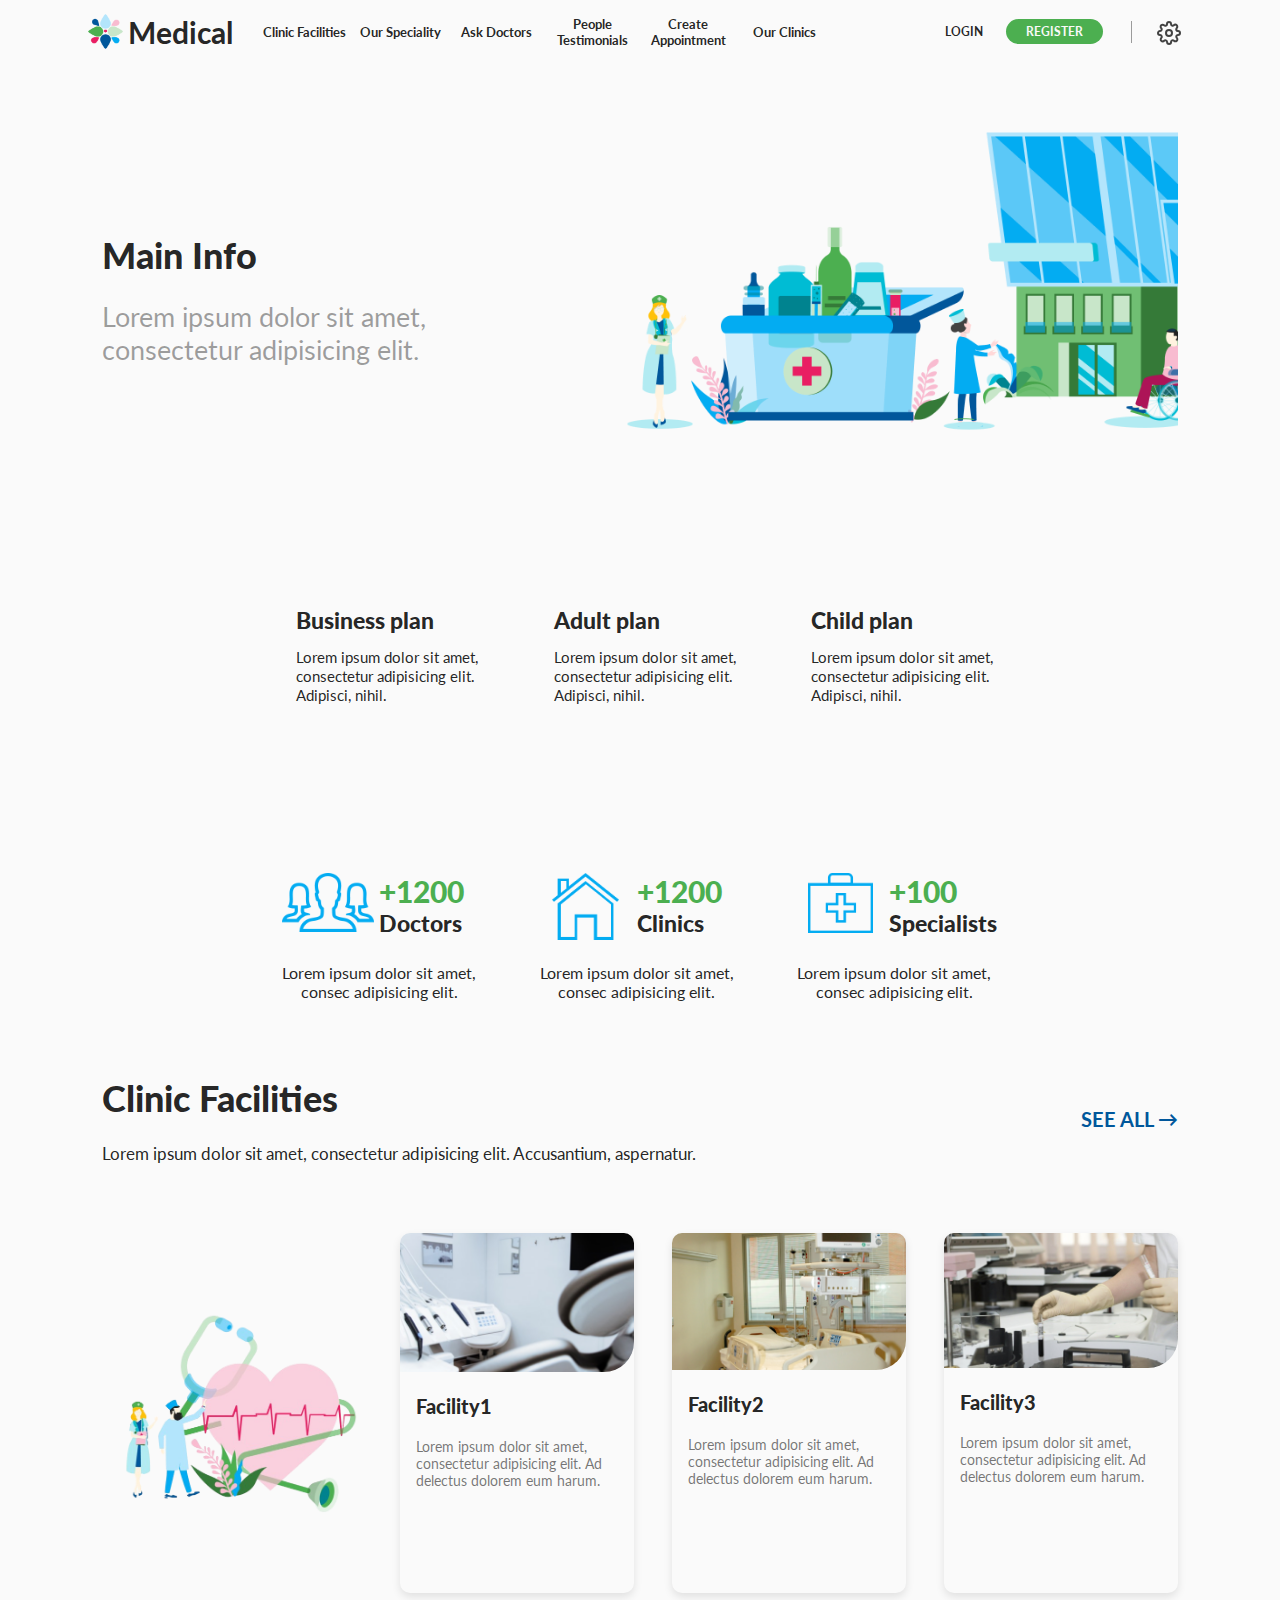
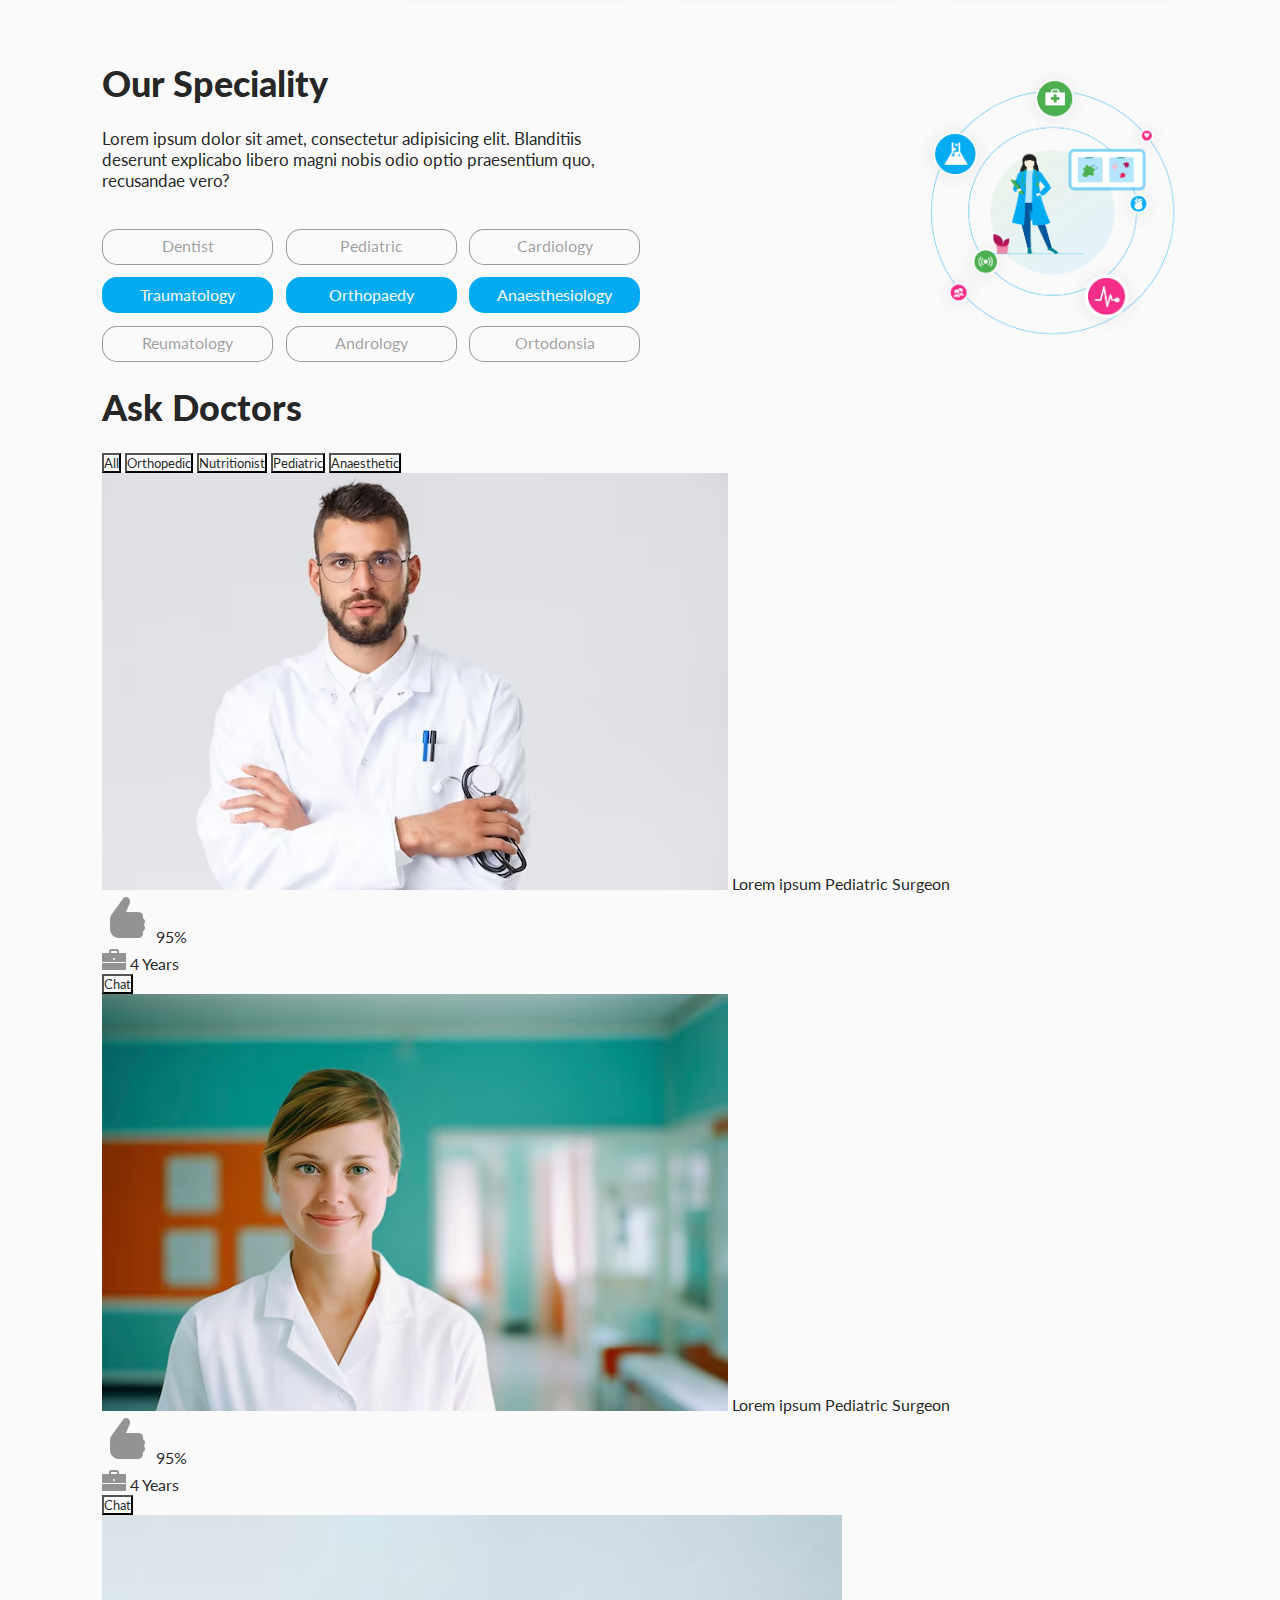
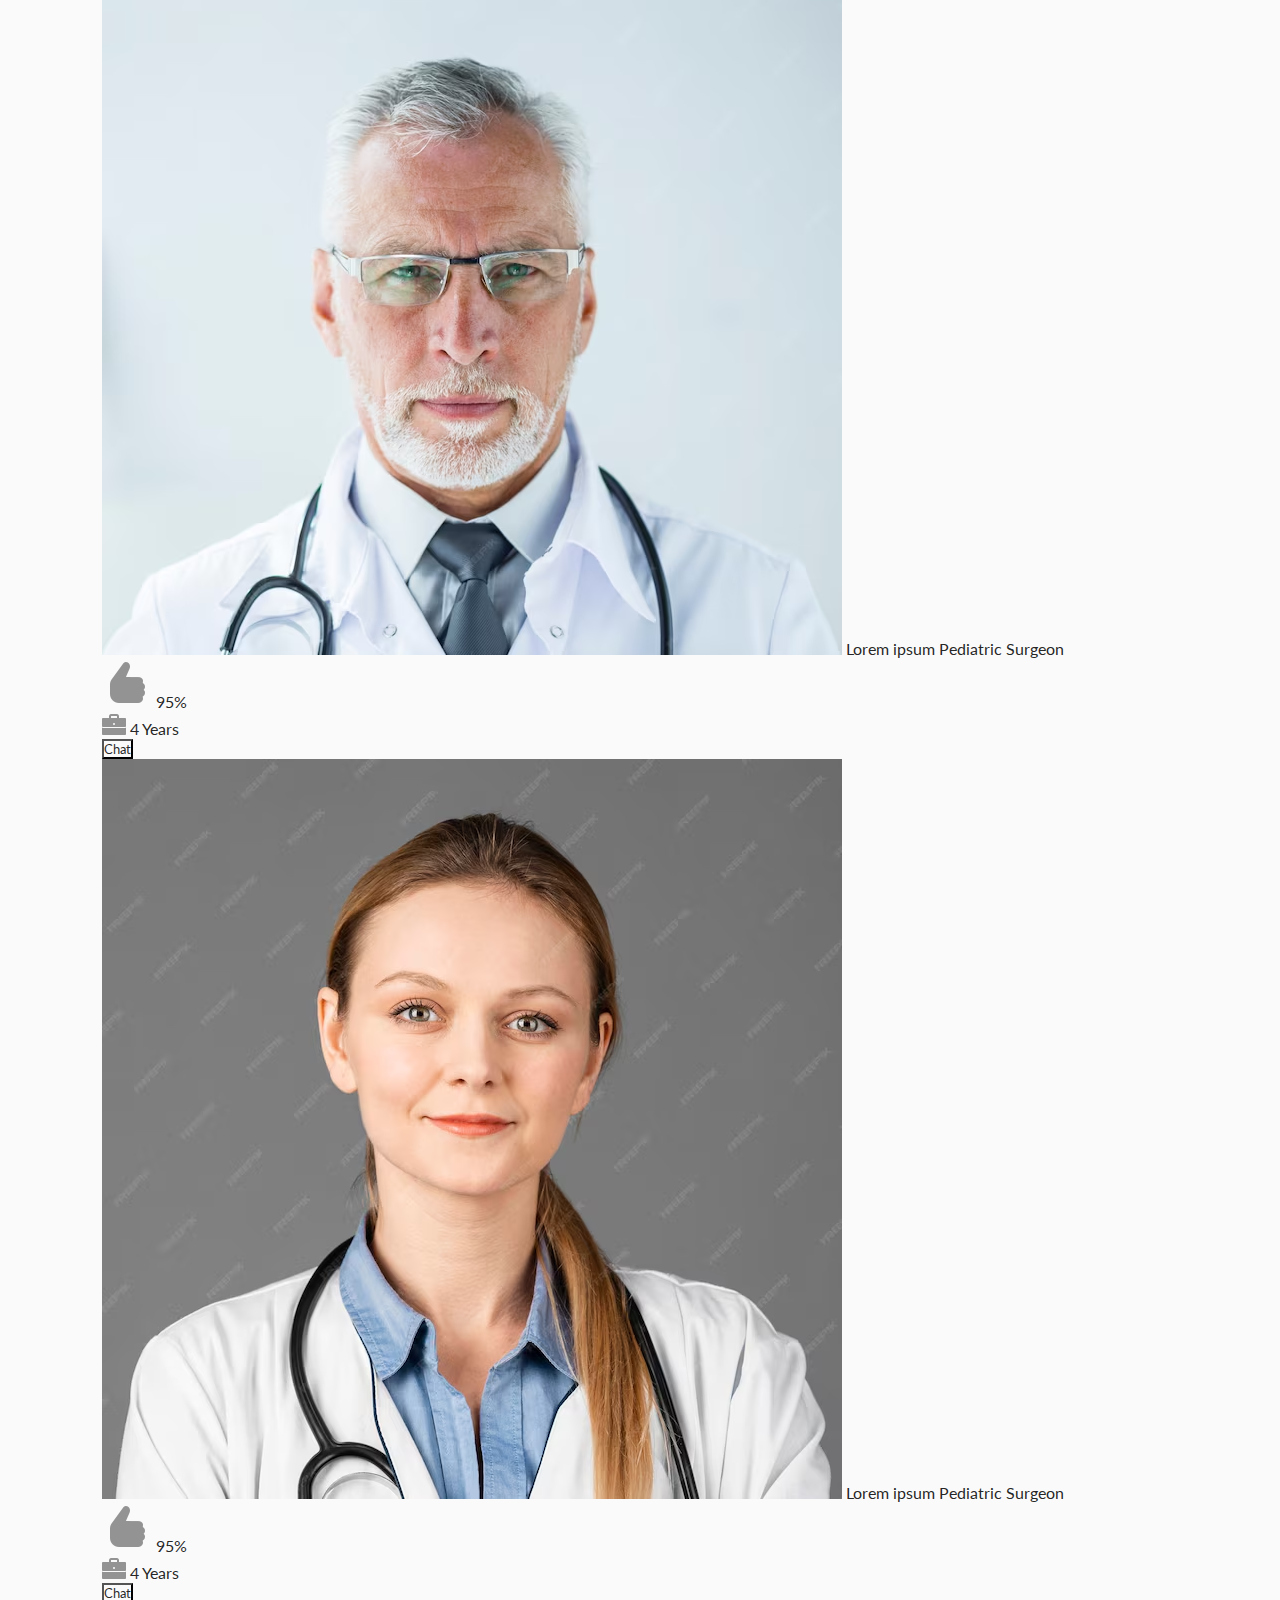
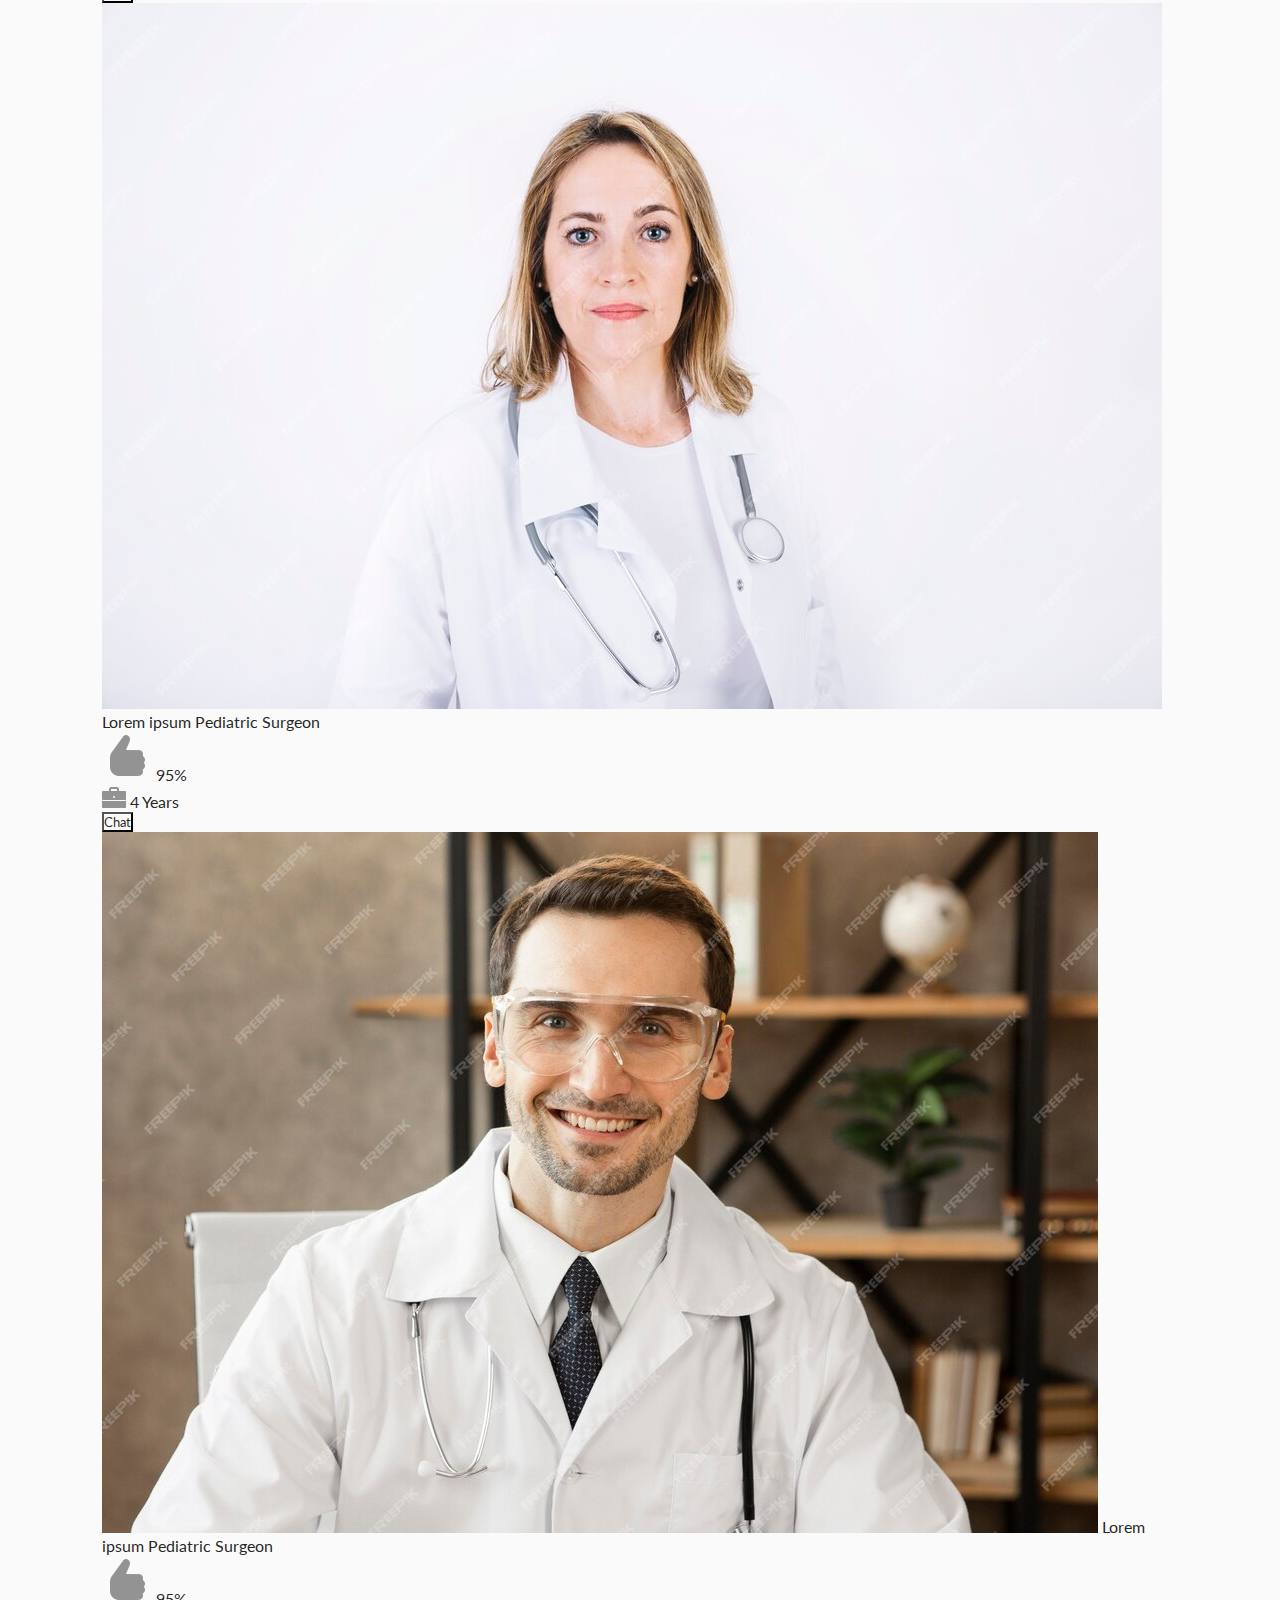
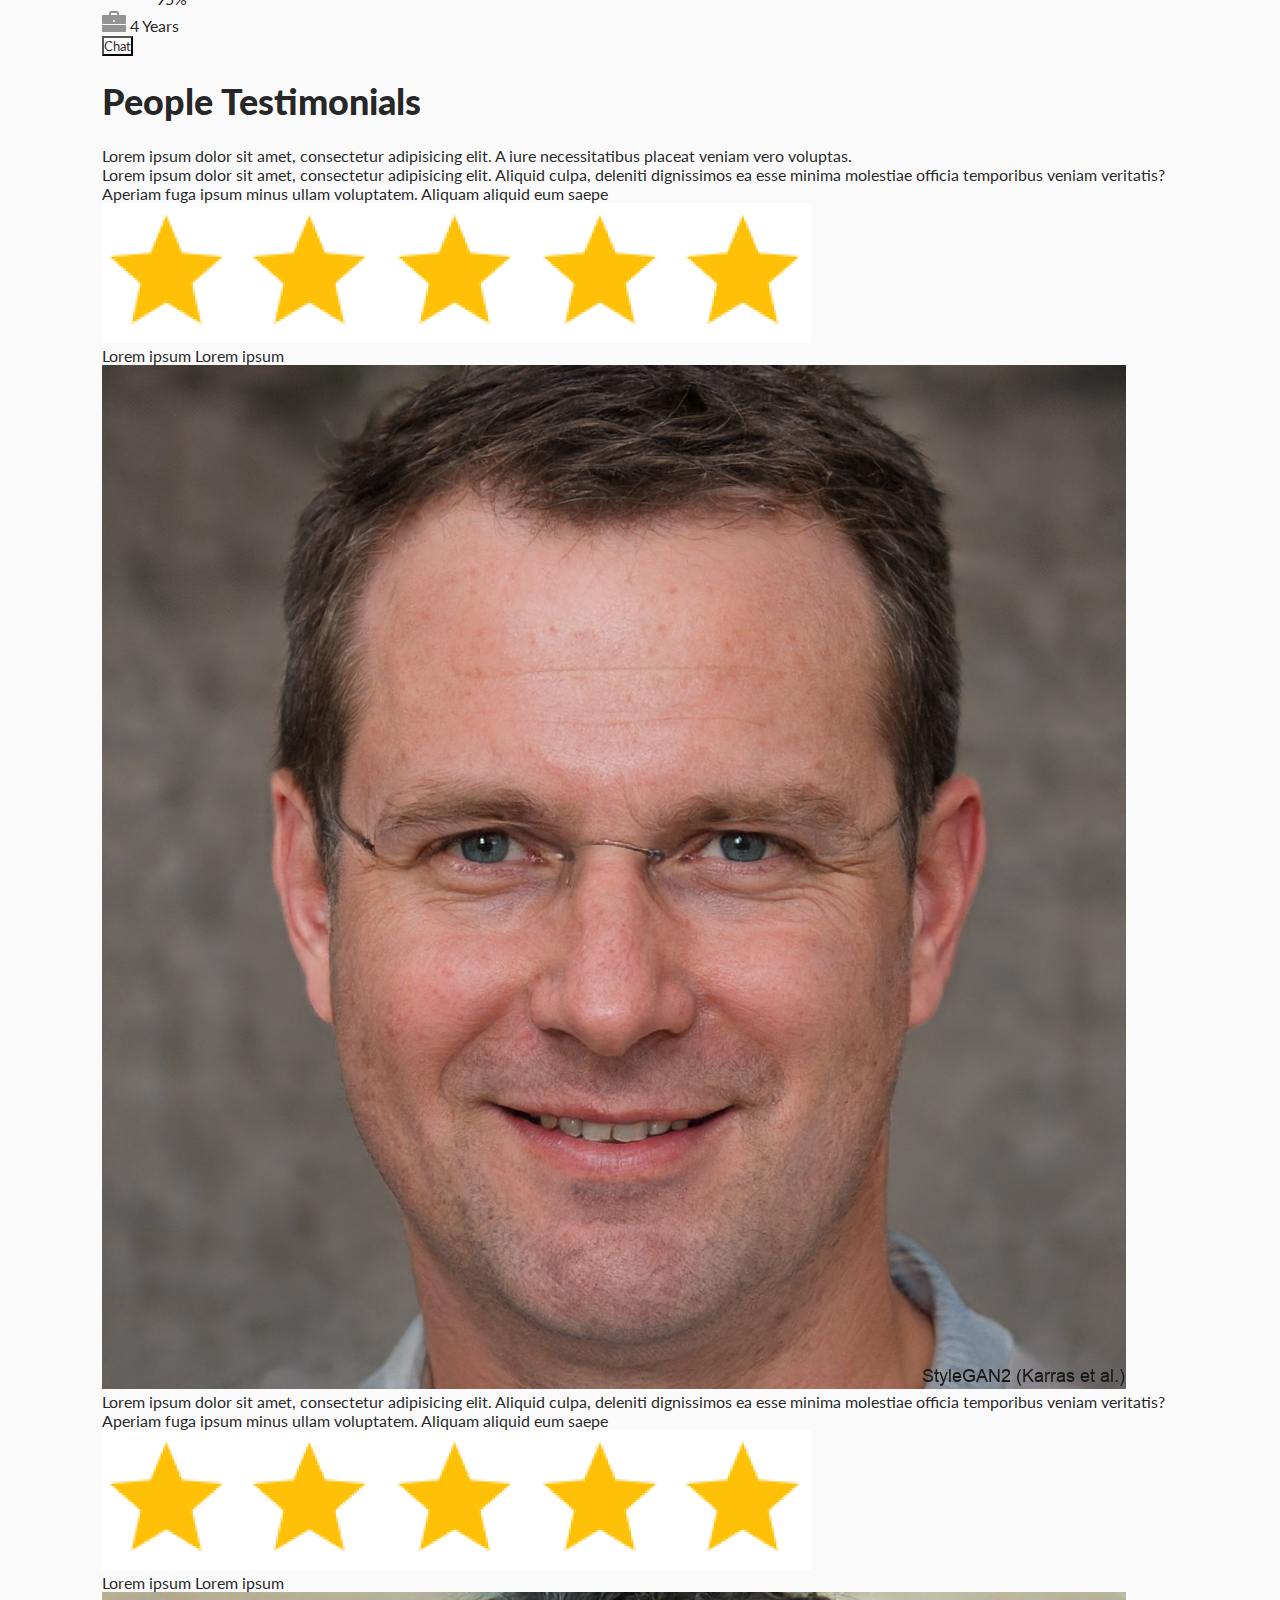
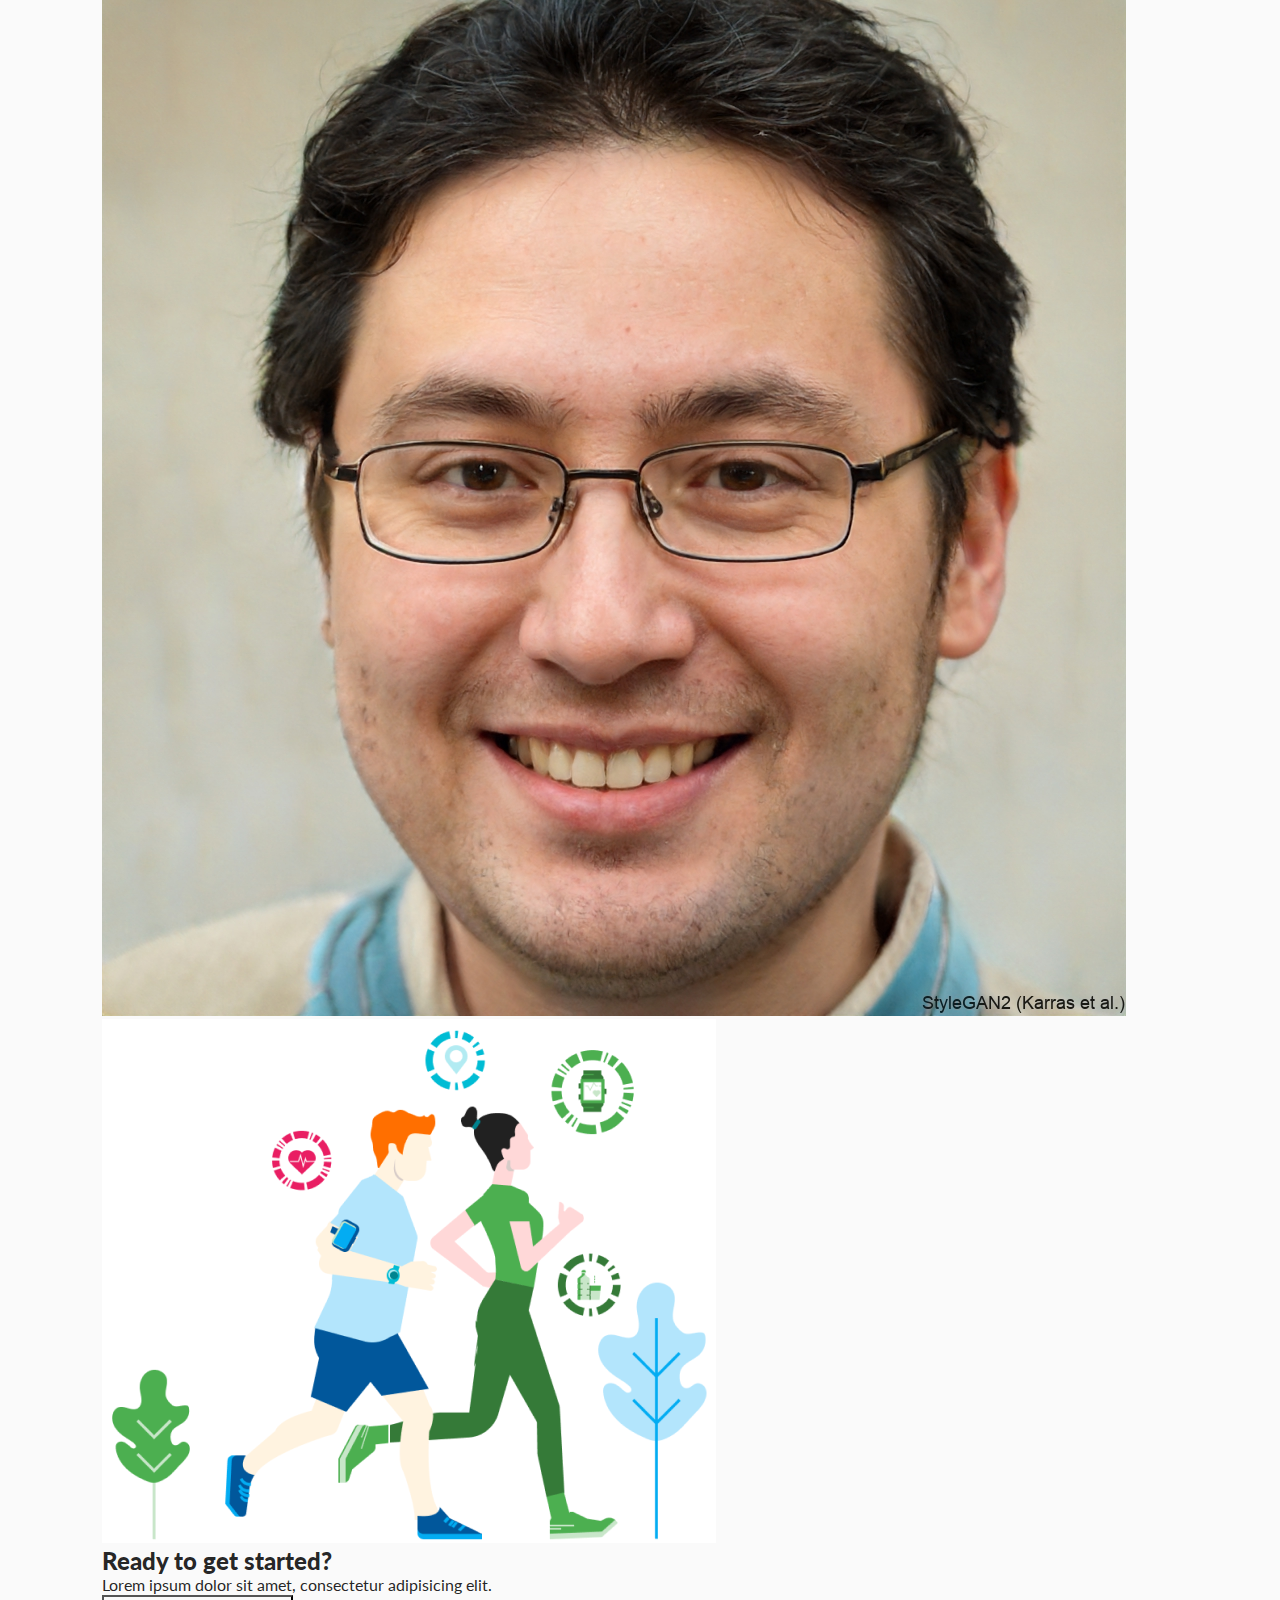
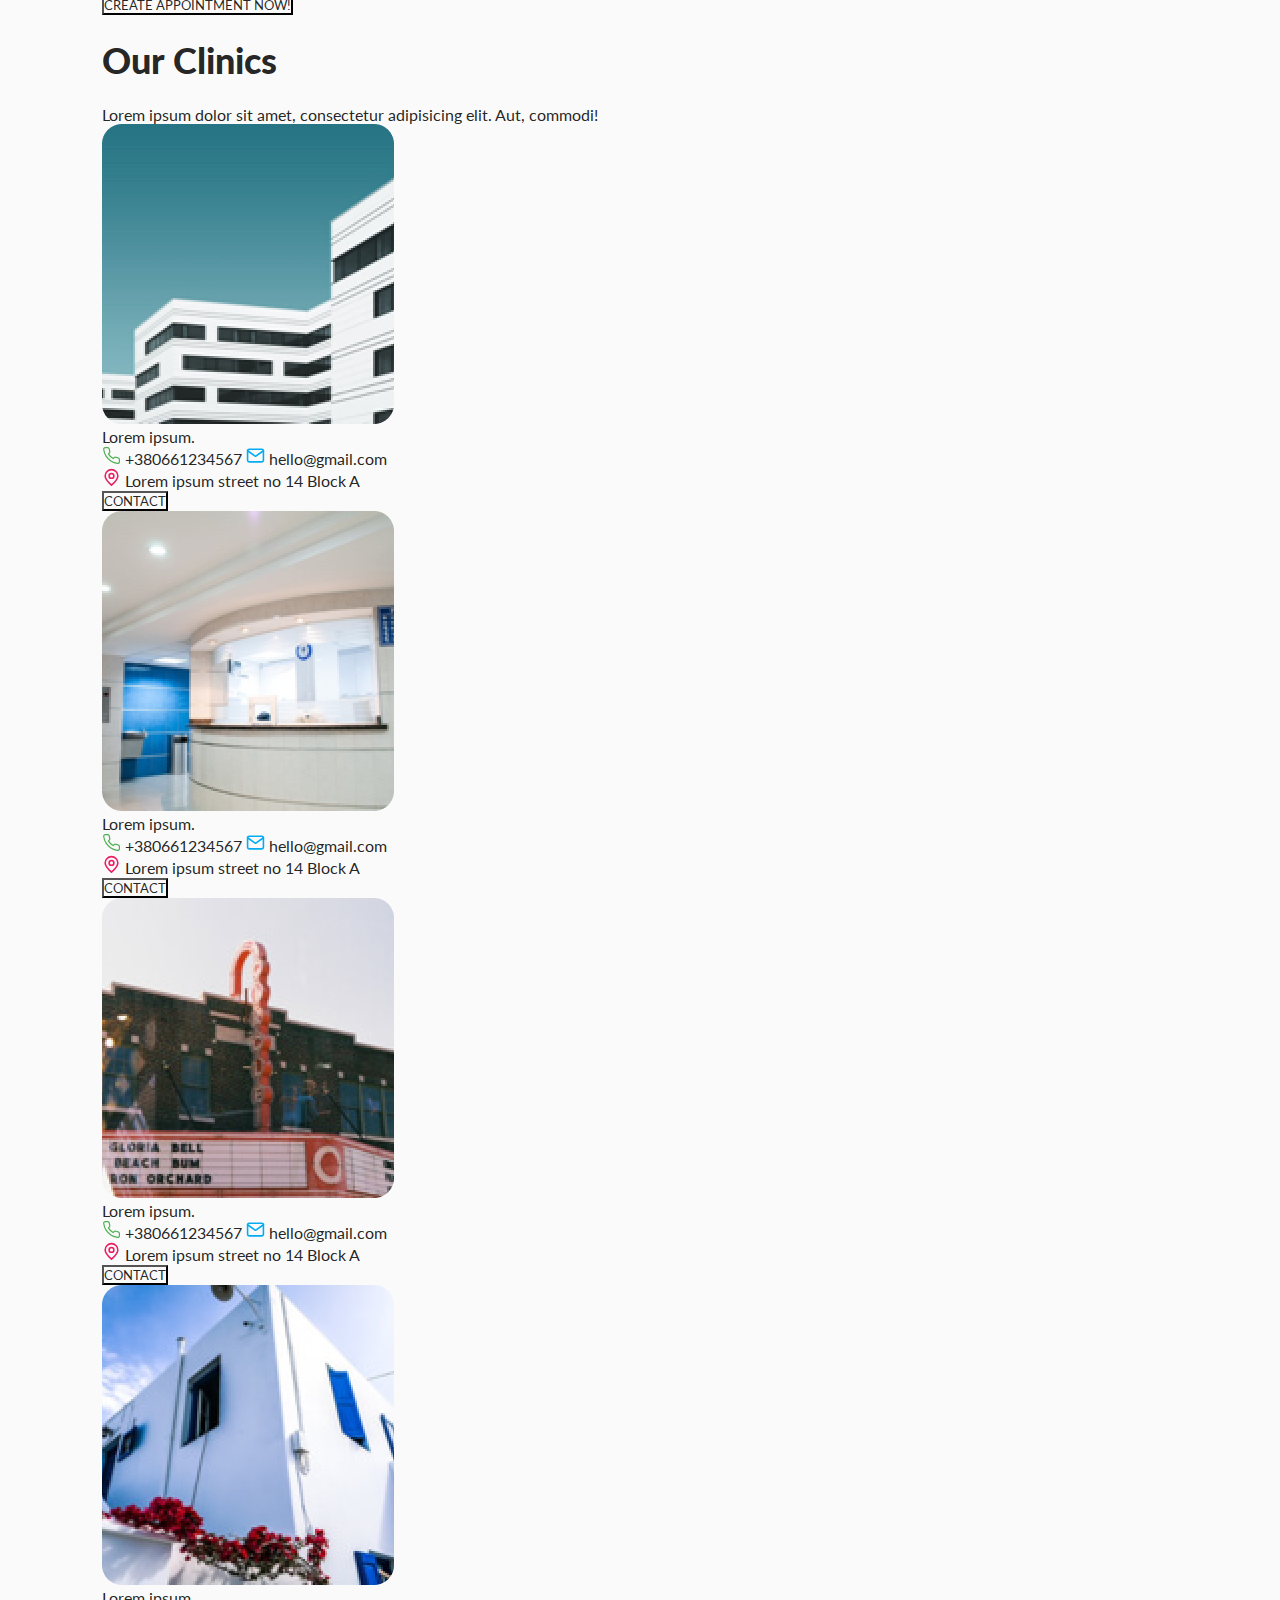
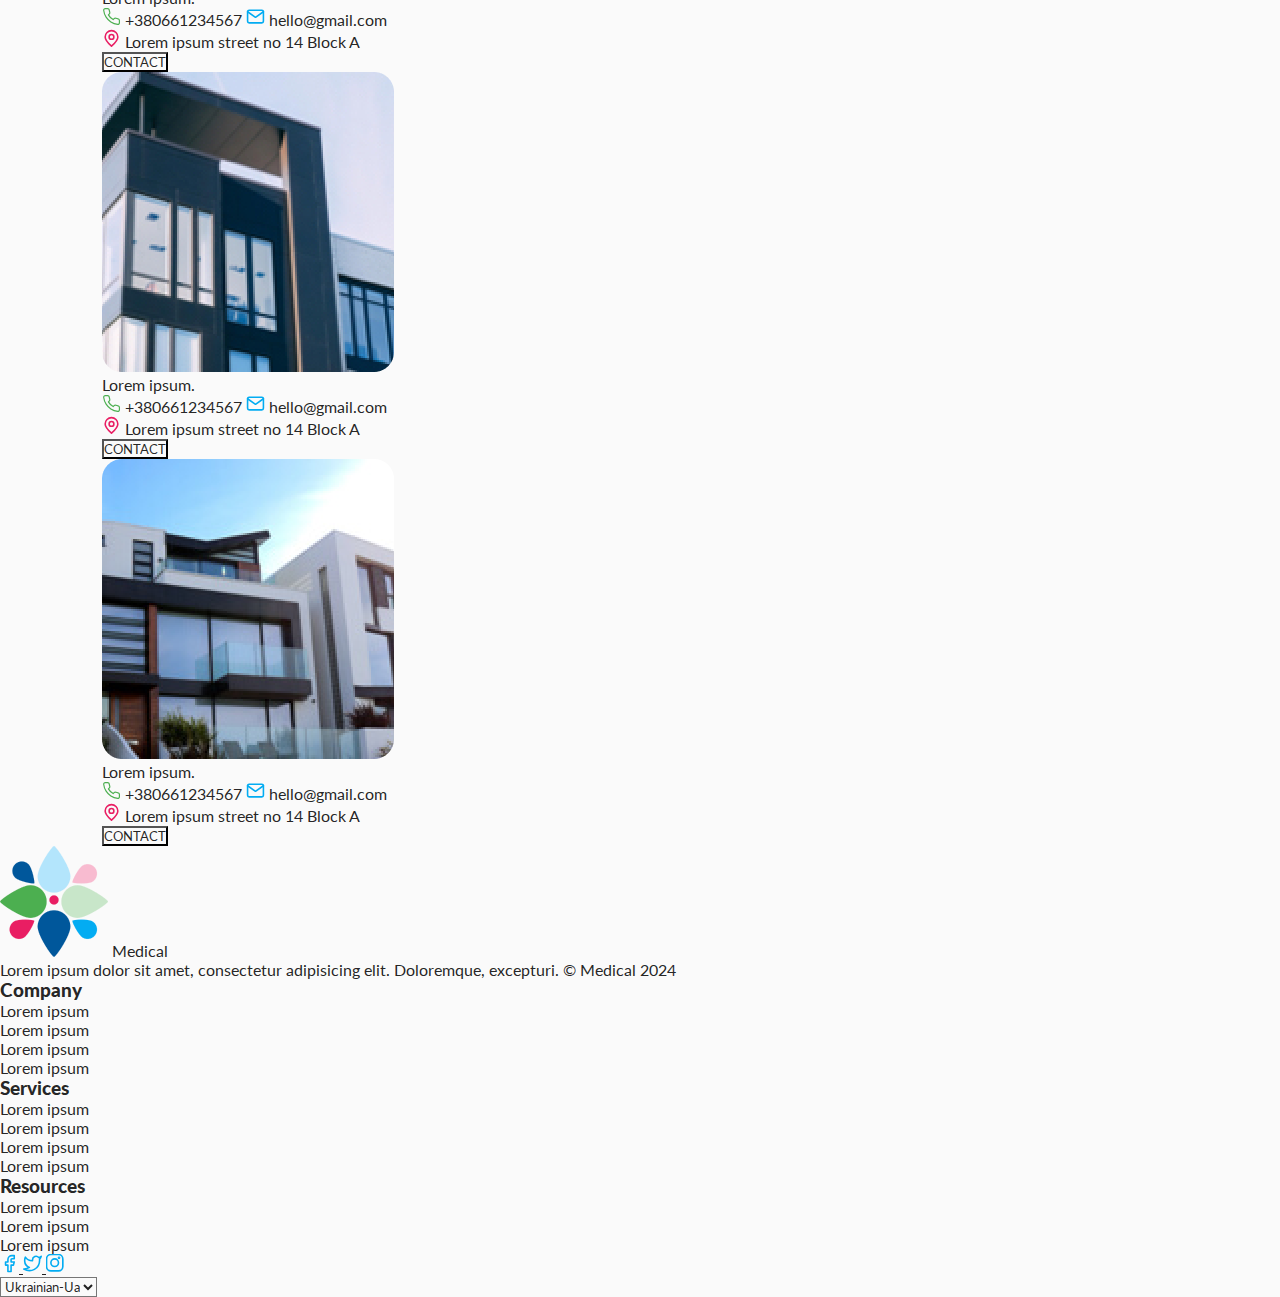
==== commit 45713d40: "Add our-specialty styles" ====
--- a/index.html
+++ b/index.html
@@ -150,7 +150,17 @@
             <div id="our-speciality-body">
                 <h1>Our Speciality</h1>
                 <span>Lorem ipsum dolor sit amet, consectetur adipisicing elit. Blanditiis deserunt explicabo libero magni nobis odio optio praesentium quo, recusandae vero?</span>
-                <img src="images/index/ask_doctors/specialities.png" alt="Specialities">
+                <div id="specialities">
+                    <p>Dentist</p>
+                    <p>Pediatric</p>
+                    <p>Cardiology</p>
+                    <p class="middle-specialities">Traumatology</p>
+                    <p class="middle-specialities">Orthopaedy</p>
+                    <p class="middle-specialities">Anaesthesiology</p>
+                    <p>Reumatology</p>
+                    <p>Andrology</p>
+                    <p>Ortodonsia</p>
+                </div>
             </div>
             <img src="images/index/our_speciality/banner.png" alt="Banner">
         </section>
@@ -322,7 +332,7 @@
             </div>
             <div id="our-clinics-body">
                 <div class="clinic">
-                    <img src="images/index/our-clinics/clinic1.png" alt="Clinic">
+                    <img src="images/index/our_clinics/clinic1.png" alt="Clinic">
                     <div class="clinic-info">
                         <span>Lorem ipsum.</span>
                         <div class="clinic-contact">
@@ -347,7 +357,7 @@
                     </div>
                 </div>
                 <div class="clinic">
-                    <img src="images/index/our-clinics/clinic2.png" alt="Clinic">
+                    <img src="images/index/our_clinics/clinic2.png" alt="Clinic">
                     <div class="clinic-info">
                         <span>Lorem ipsum.</span>
                         <div class="clinic-contact">
@@ -372,7 +382,7 @@
                     </div>
                 </div>
                 <div class="clinic">
-                    <img src="images/index/our-clinics/clinic3.png" alt="Clinic">
+                    <img src="images/index/our_clinics/clinic3.png" alt="Clinic">
                     <div class="clinic-info">
                         <span>Lorem ipsum.</span>
                         <div class="clinic-contact">
@@ -397,7 +407,7 @@
                     </div>
                 </div>
                 <div class="clinic">
-                    <img src="images/index/our-clinics/clinic4.png" alt="Clinic">
+                    <img src="images/index/our_clinics/clinic4.png" alt="Clinic">
                     <div class="clinic-info">
                         <span>Lorem ipsum.</span>
                         <div class="clinic-contact">
@@ -422,7 +432,7 @@
                     </div>
                 </div>
                 <div class="clinic">
-                    <img src="images/index/our-clinics/clinic5.png" alt="Clinic">
+                    <img src="images/index/our_clinics/clinic5.png" alt="Clinic">
                     <div class="clinic-info">
                         <span>Lorem ipsum.</span>
                         <div class="clinic-contact">
@@ -447,7 +457,7 @@
                     </div>
                 </div>
                 <div class="clinic">
-                    <img src="images/index/our-clinics/clinic6.png" alt="Clinic">
+                    <img src="images/index/our_clinics/clinic6.png" alt="Clinic">
                     <div class="clinic-info">
                         <span>Lorem ipsum.</span>
                         <div class="clinic-contact">
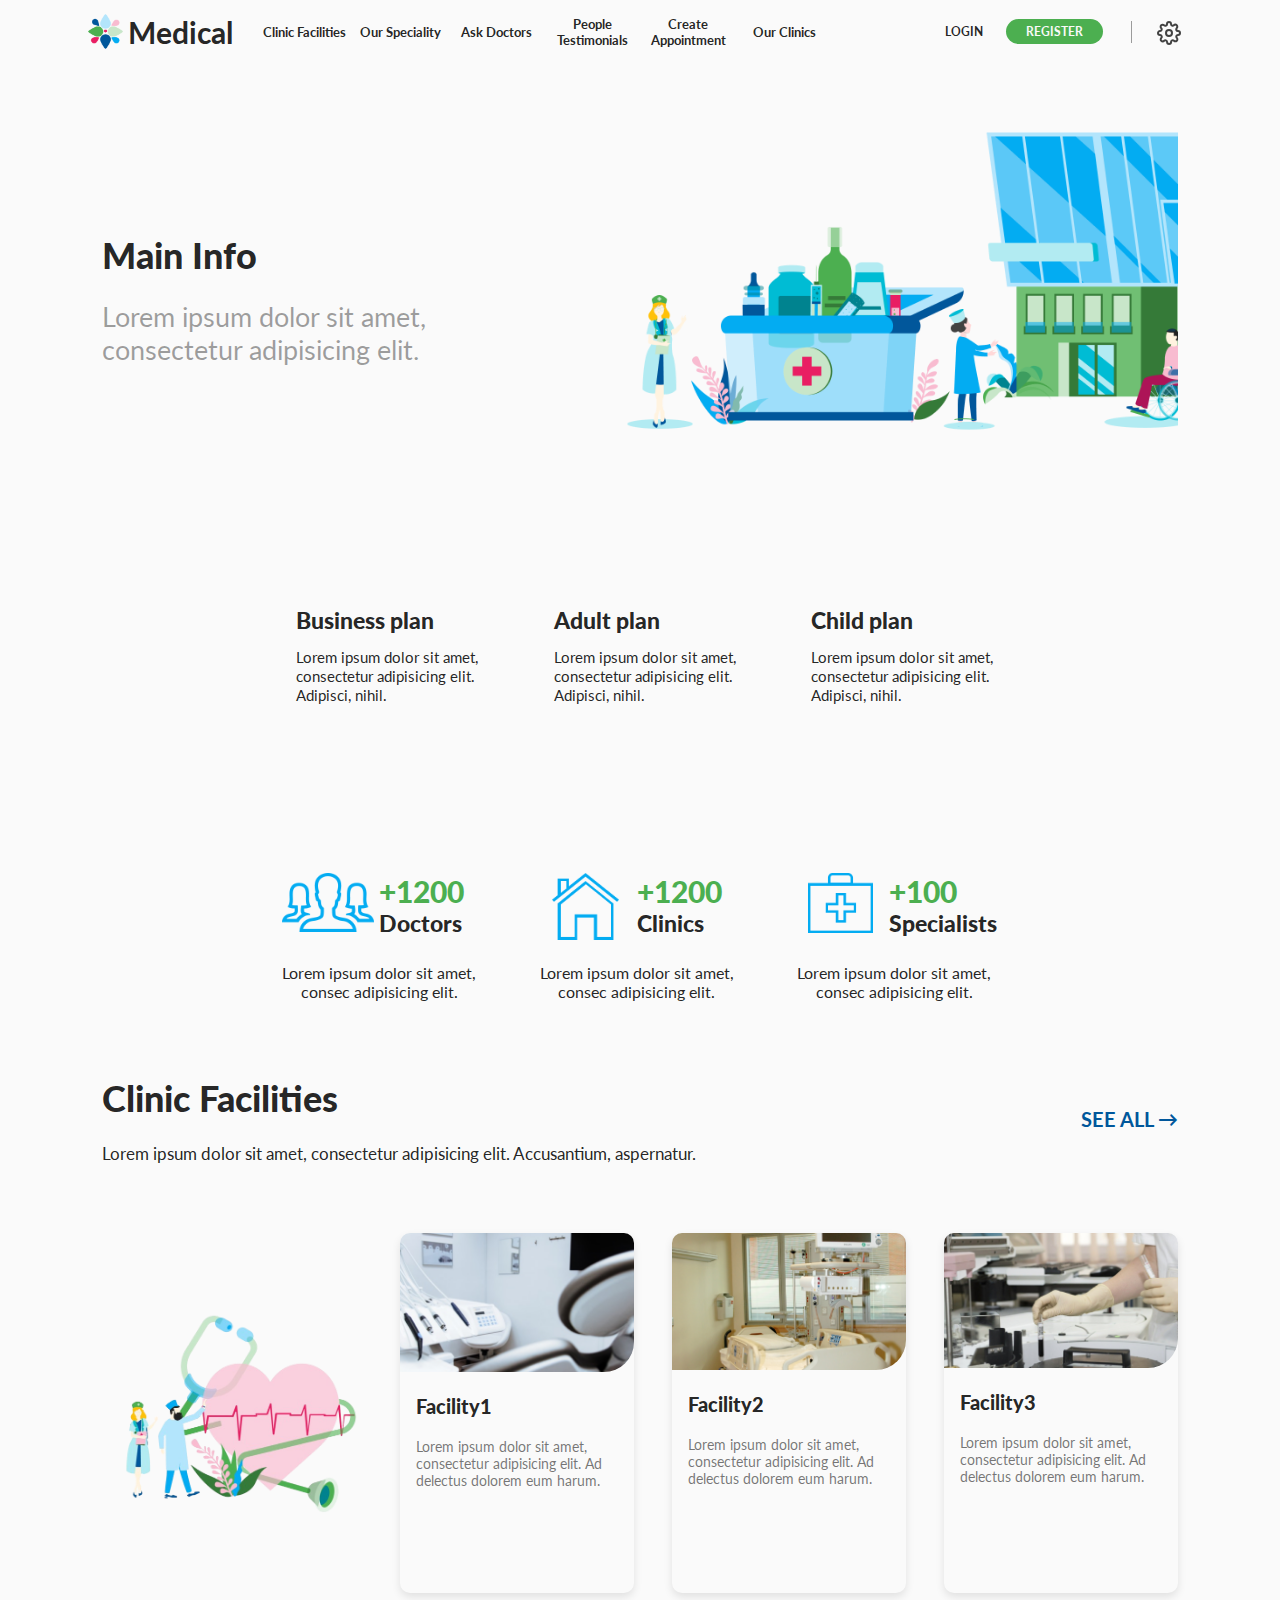
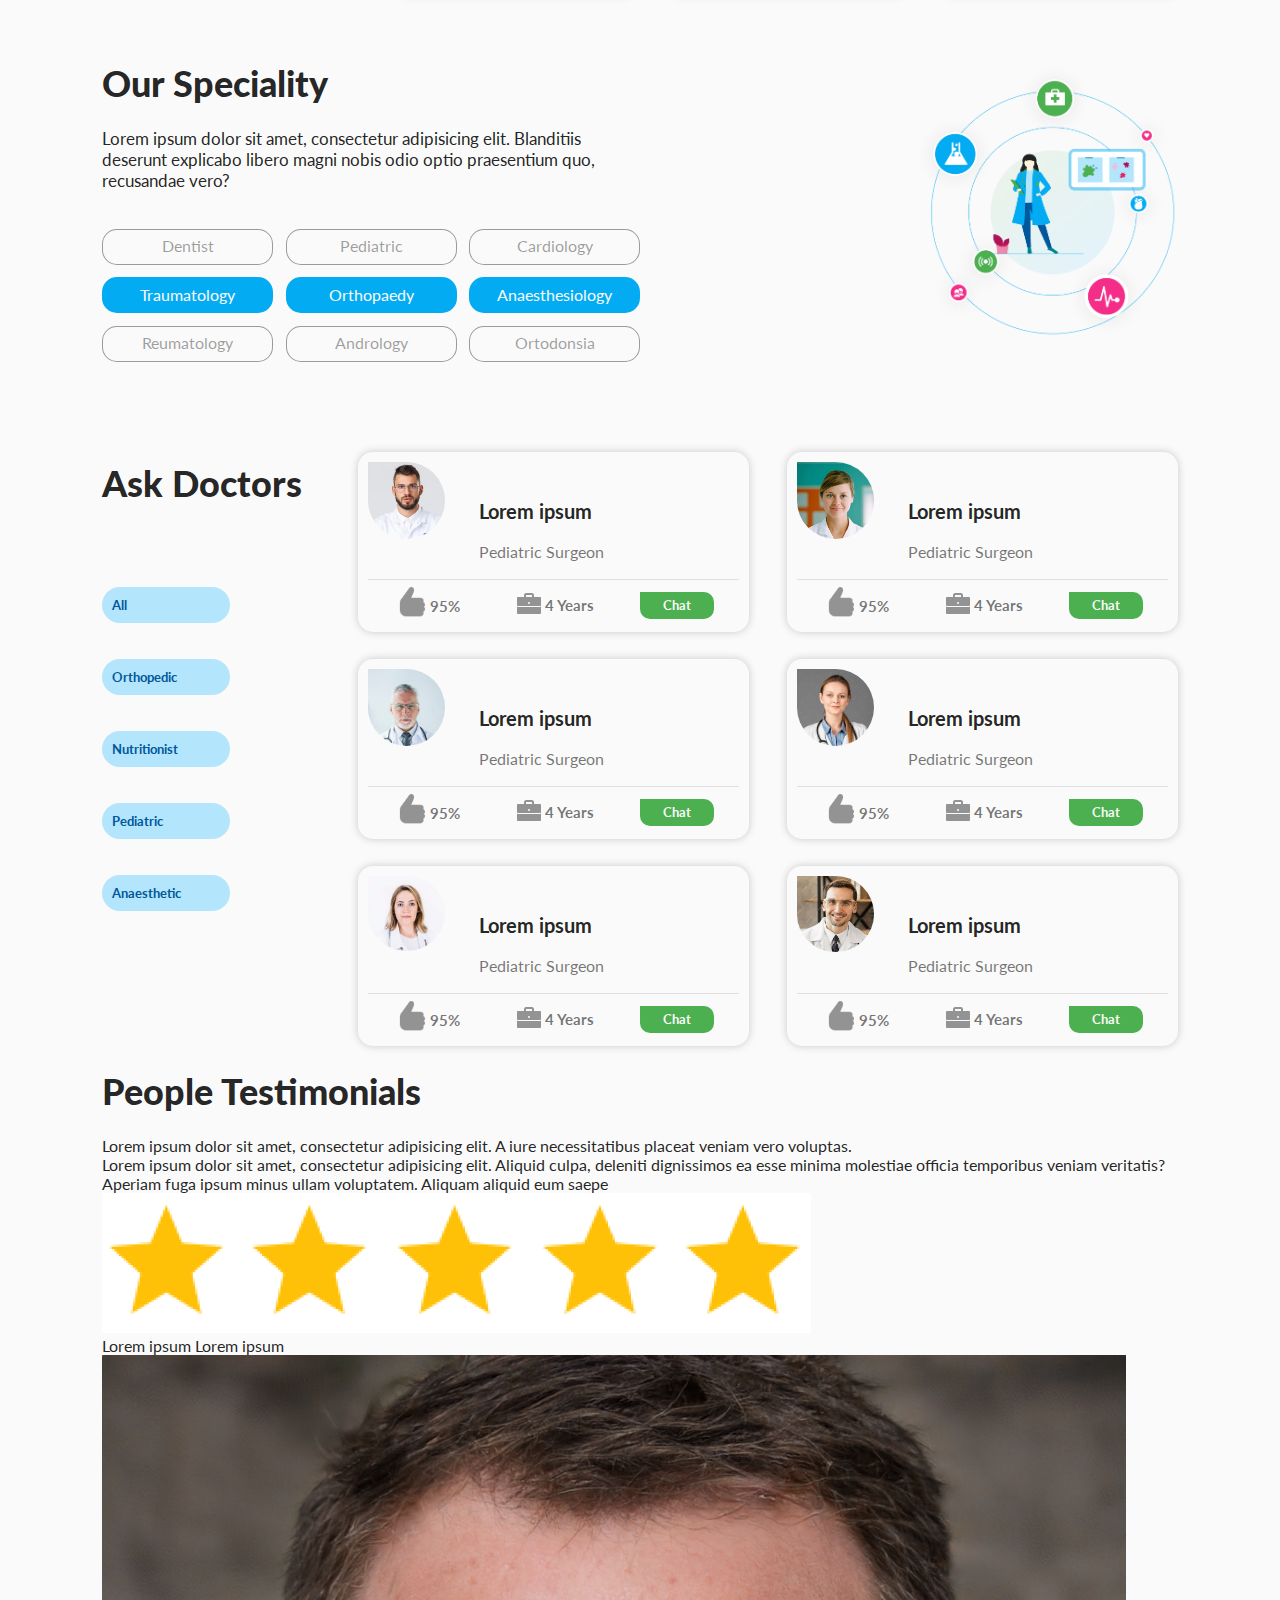
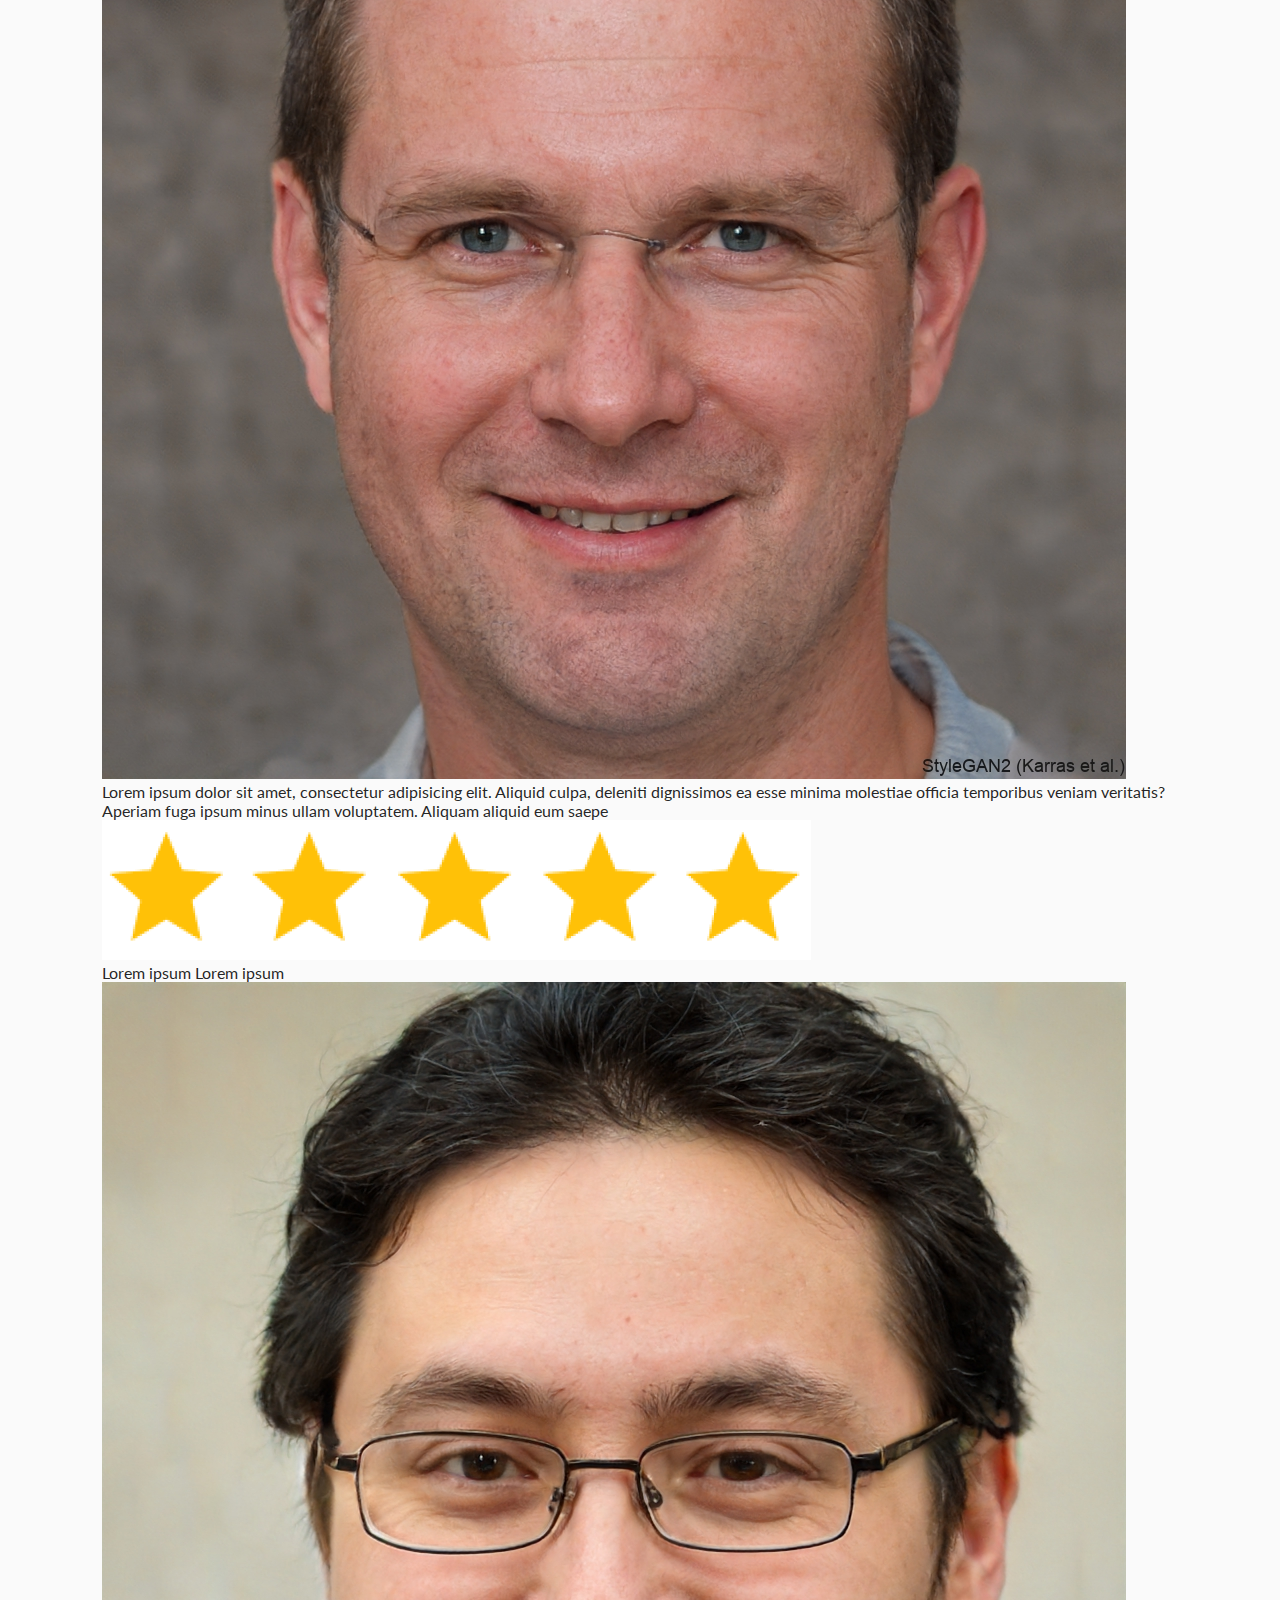
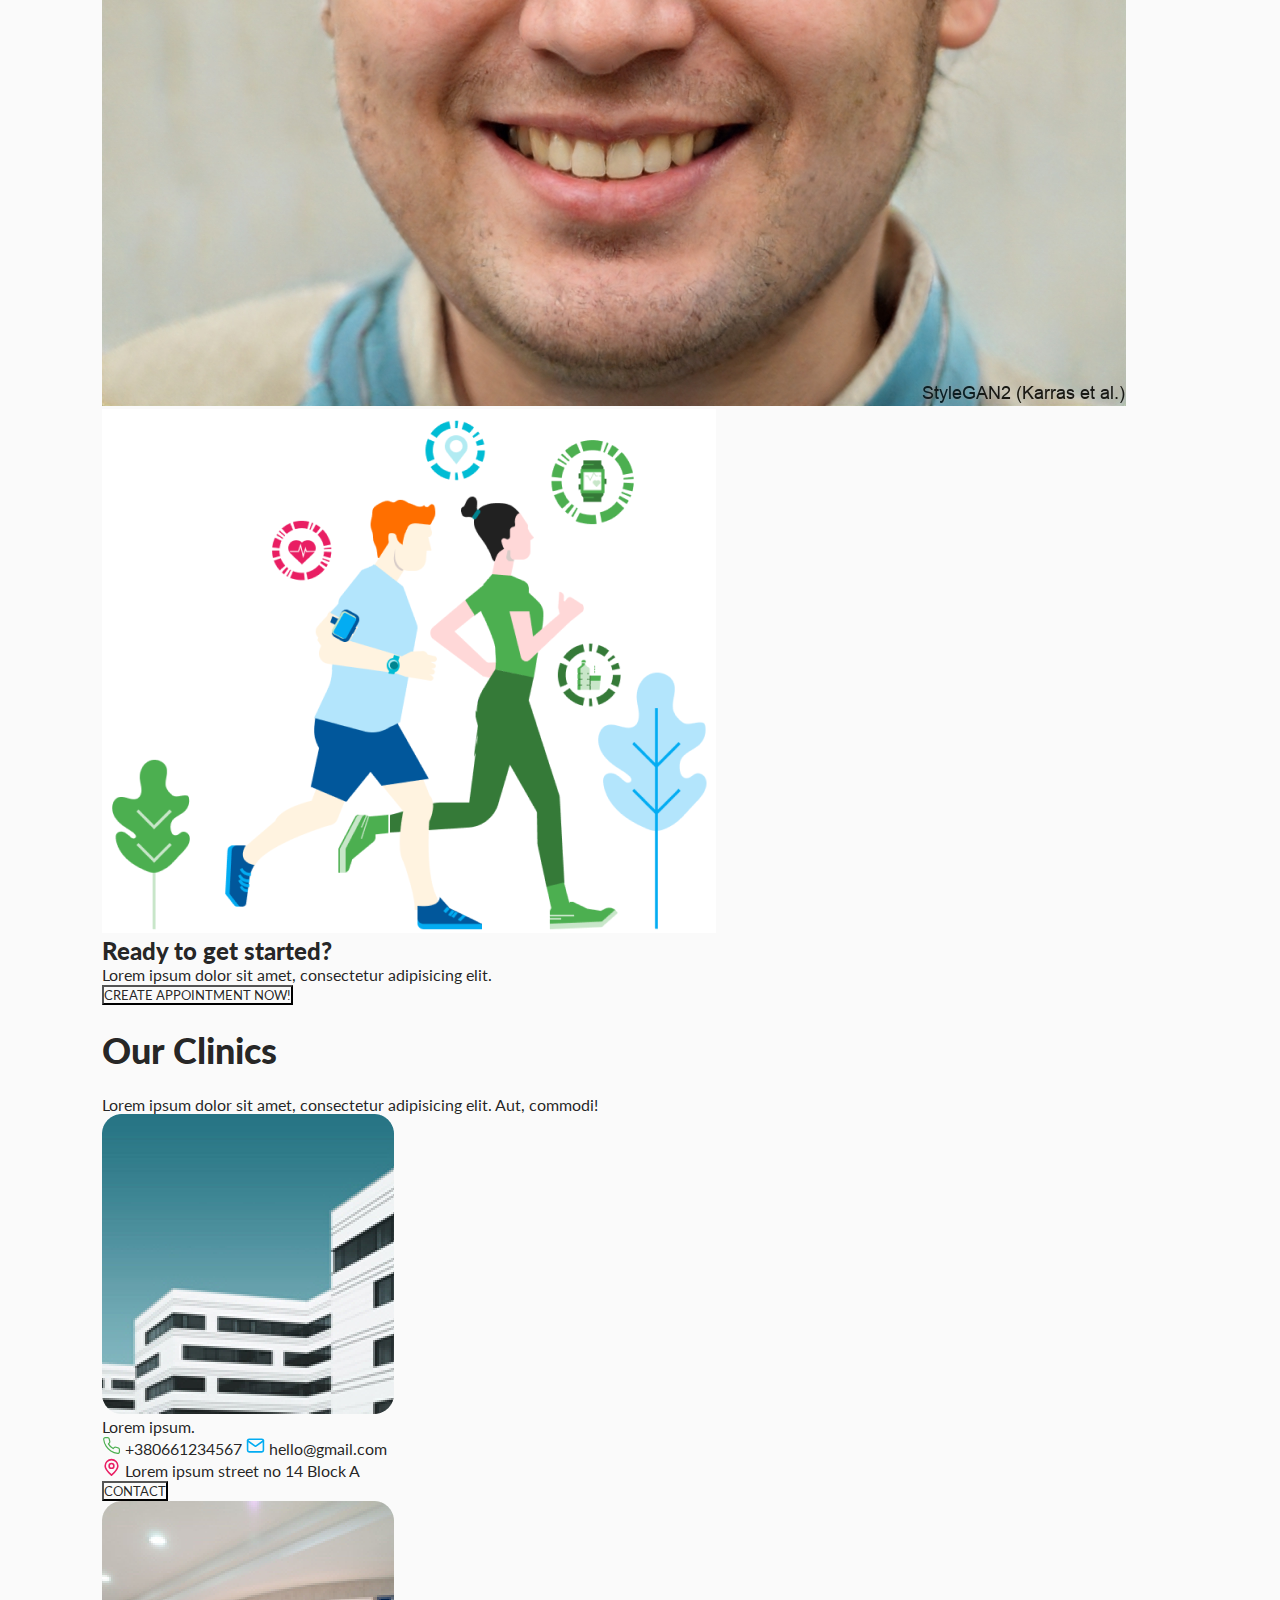
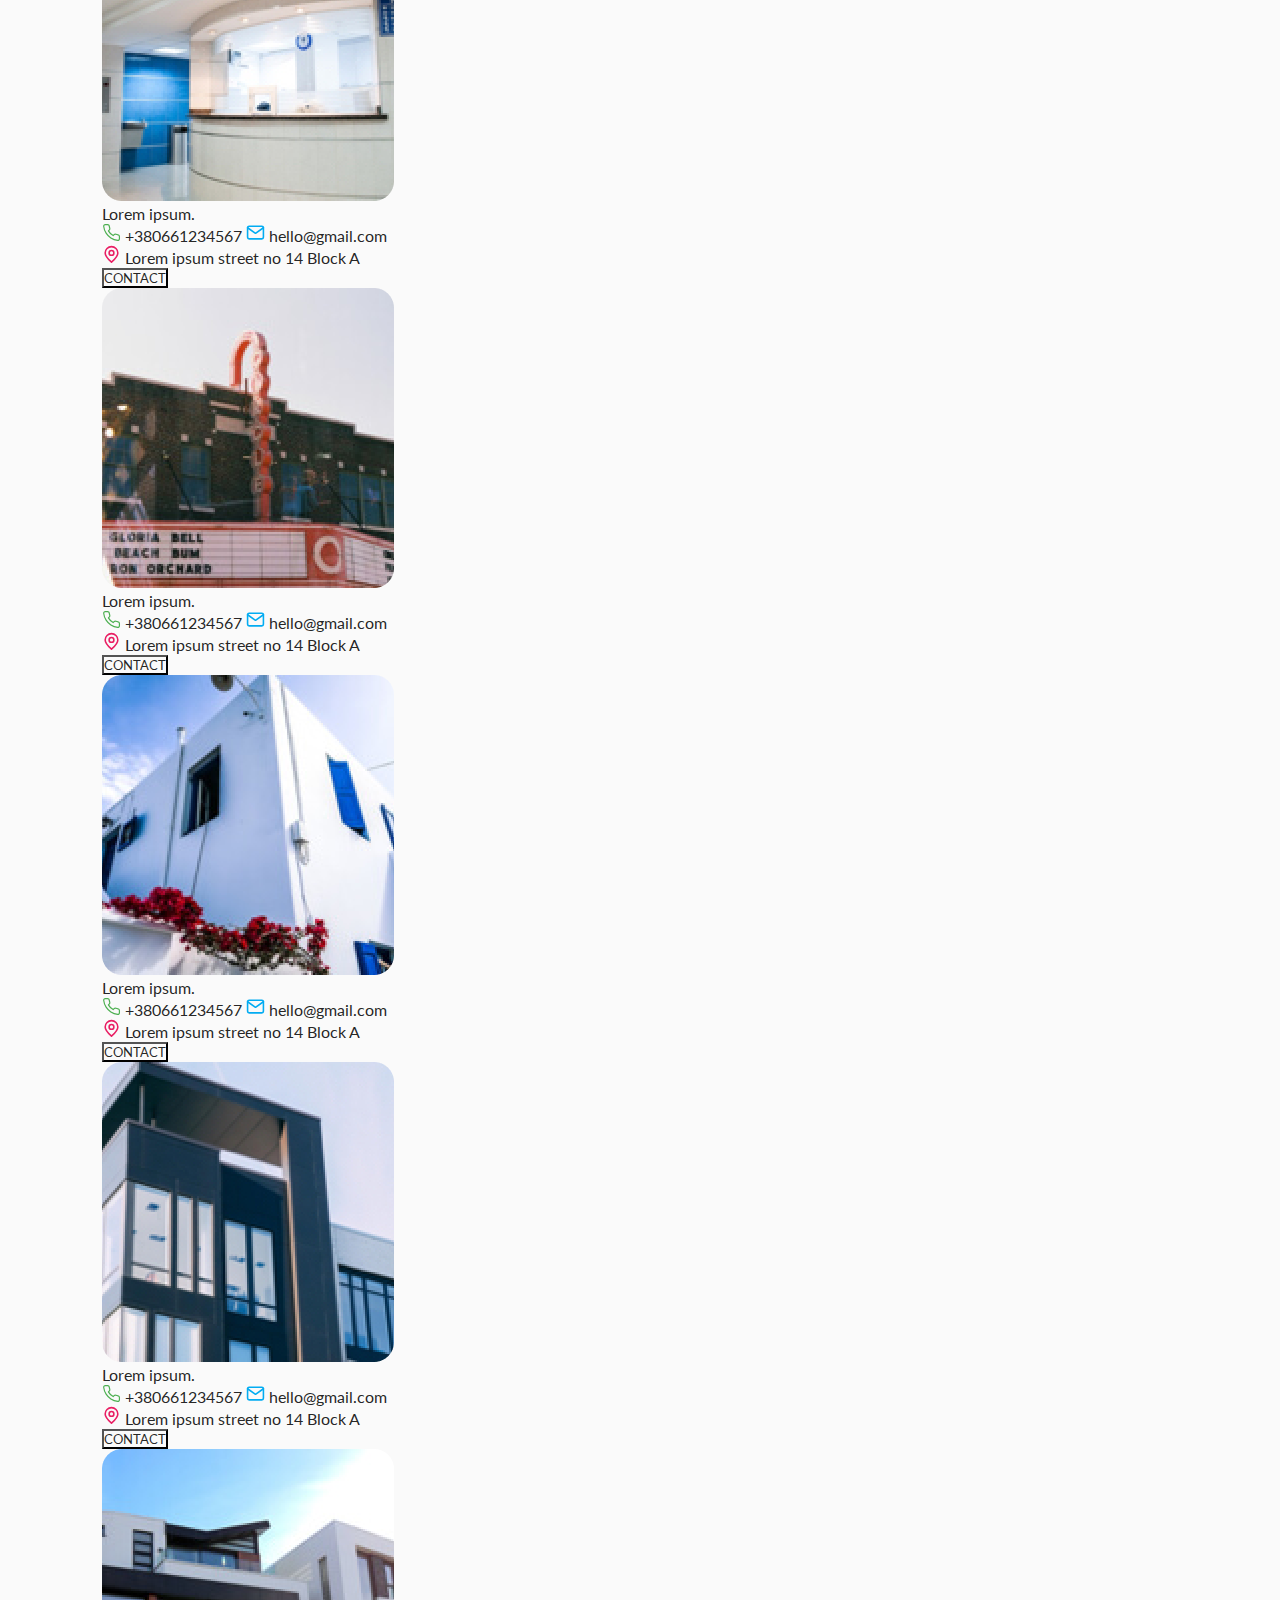
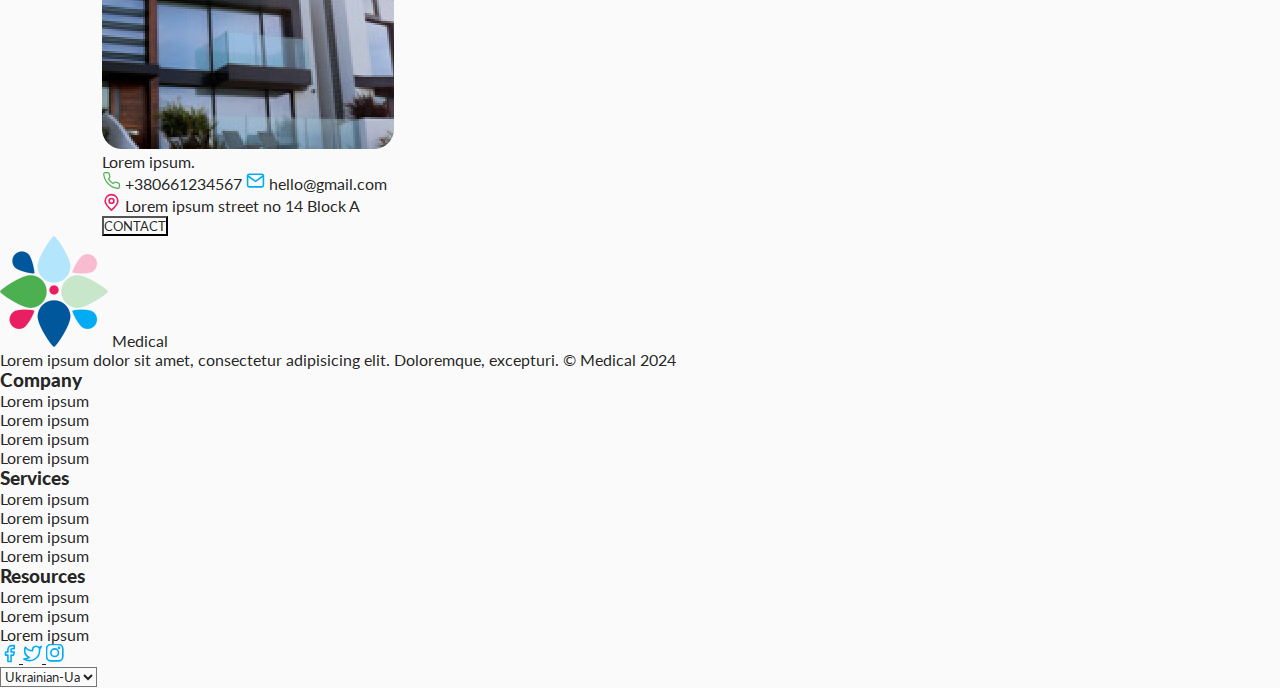
==== commit a5431a72: "Add ask-doctors styles" ====
--- a/index.html
+++ b/index.html
@@ -174,11 +174,13 @@
                 <button>Anaesthetic</button>
             </div>
             <div id="ask-doctors-doctors">
-                <div id="doctor1">
+                <div id="doctor1" class="ask-doctors-doctor">
                     <div class="doctor-info">
                         <img src="images/index/ask_doctors/doctor1.png" alt="Doctor">
-                        <span>Lorem ipsum</span>
-                        <span>Pediatric Surgeon</span>
+                        <div class="doctor-name-and-position">
+                            <span class="doctor-name">Lorem ipsum</span>
+                            <span>Pediatric Surgeon</span>
+                        </div>
                     </div>
                     <div class="doctor-contacts">
                         <div class="rating">
@@ -192,11 +194,13 @@
                         <button>Chat</button>
                     </div>
                 </div>
-                <div id="doctor2">
+                <div id="doctor2" class="ask-doctors-doctor">
                     <div class="doctor-info">
                         <img src="images/index/ask_doctors/doctor2.png" alt="Doctor">
-                        <span>Lorem ipsum</span>
-                        <span>Pediatric Surgeon</span>
+                        <div class="doctor-name-and-position">
+                            <span class="doctor-name">Lorem ipsum</span>
+                            <span>Pediatric Surgeon</span>
+                        </div>
                     </div>
                     <div class="doctor-contacts">
                         <div class="rating">
@@ -210,11 +214,13 @@
                         <button>Chat</button>
                     </div>
                 </div>
-                <div id="doctor3">
+                <div id="doctor3" class="ask-doctors-doctor">
                     <div class="doctor-info">
                         <img src="images/index/ask_doctors/doctor3.png" alt="Doctor">
-                        <span>Lorem ipsum</span>
-                        <span>Pediatric Surgeon</span>
+                        <div class="doctor-name-and-position">
+                            <span class="doctor-name">Lorem ipsum</span>
+                            <span>Pediatric Surgeon</span>
+                        </div>
                     </div>
                     <div class="doctor-contacts">
                         <div class="rating">
@@ -228,11 +234,13 @@
                         <button>Chat</button>
                     </div>
                 </div>
-                <div id="doctor4">
+                <div id="doctor4" class="ask-doctors-doctor">
                     <div class="doctor-info">
                         <img src="images/index/ask_doctors/doctor4.png" alt="Doctor">
-                        <span>Lorem ipsum</span>
-                        <span>Pediatric Surgeon</span>
+                        <div class="doctor-name-and-position">
+                            <span class="doctor-name">Lorem ipsum</span>
+                            <span>Pediatric Surgeon</span>
+                        </div>
                     </div>
                     <div class="doctor-contacts">
                         <div class="rating">
@@ -246,11 +254,13 @@
                         <button>Chat</button>
                     </div>
                 </div>
-                <div id="doctor5">
+                <div id="doctor5" class="ask-doctors-doctor">
                     <div class="doctor-info">
                         <img src="images/index/ask_doctors/doctor5.png" alt="Doctor">
-                        <span>Lorem ipsum</span>
-                        <span>Pediatric Surgeon</span>
+                        <div class="doctor-name-and-position">
+                            <span class="doctor-name">Lorem ipsum</span>
+                            <span>Pediatric Surgeon</span>
+                        </div>
                     </div>
                     <div class="doctor-contacts">
                         <div class="rating">
@@ -264,11 +274,13 @@
                         <button>Chat</button>
                     </div>
                 </div>
-                <div id="doctor6">
+                <div id="doctor6" class="ask-doctors-doctor">
                     <div class="doctor-info">
                         <img src="images/index/ask_doctors/doctor6.png" alt="Doctor">
-                        <span>Lorem ipsum</span>
-                        <span>Pediatric Surgeon</span>
+                        <div class="doctor-name-and-position">
+                            <span class="doctor-name"   >Lorem ipsum</span>
+                            <span>Pediatric Surgeon</span>
+                        </div>
                     </div>
                     <div class="doctor-contacts">
                         <div class="rating">
@@ -283,7 +295,6 @@
                     </div>
                 </div>
             </div>
-            
         </section>
         <section id="people-testimonials">
             <div id="people-testimonials-head">
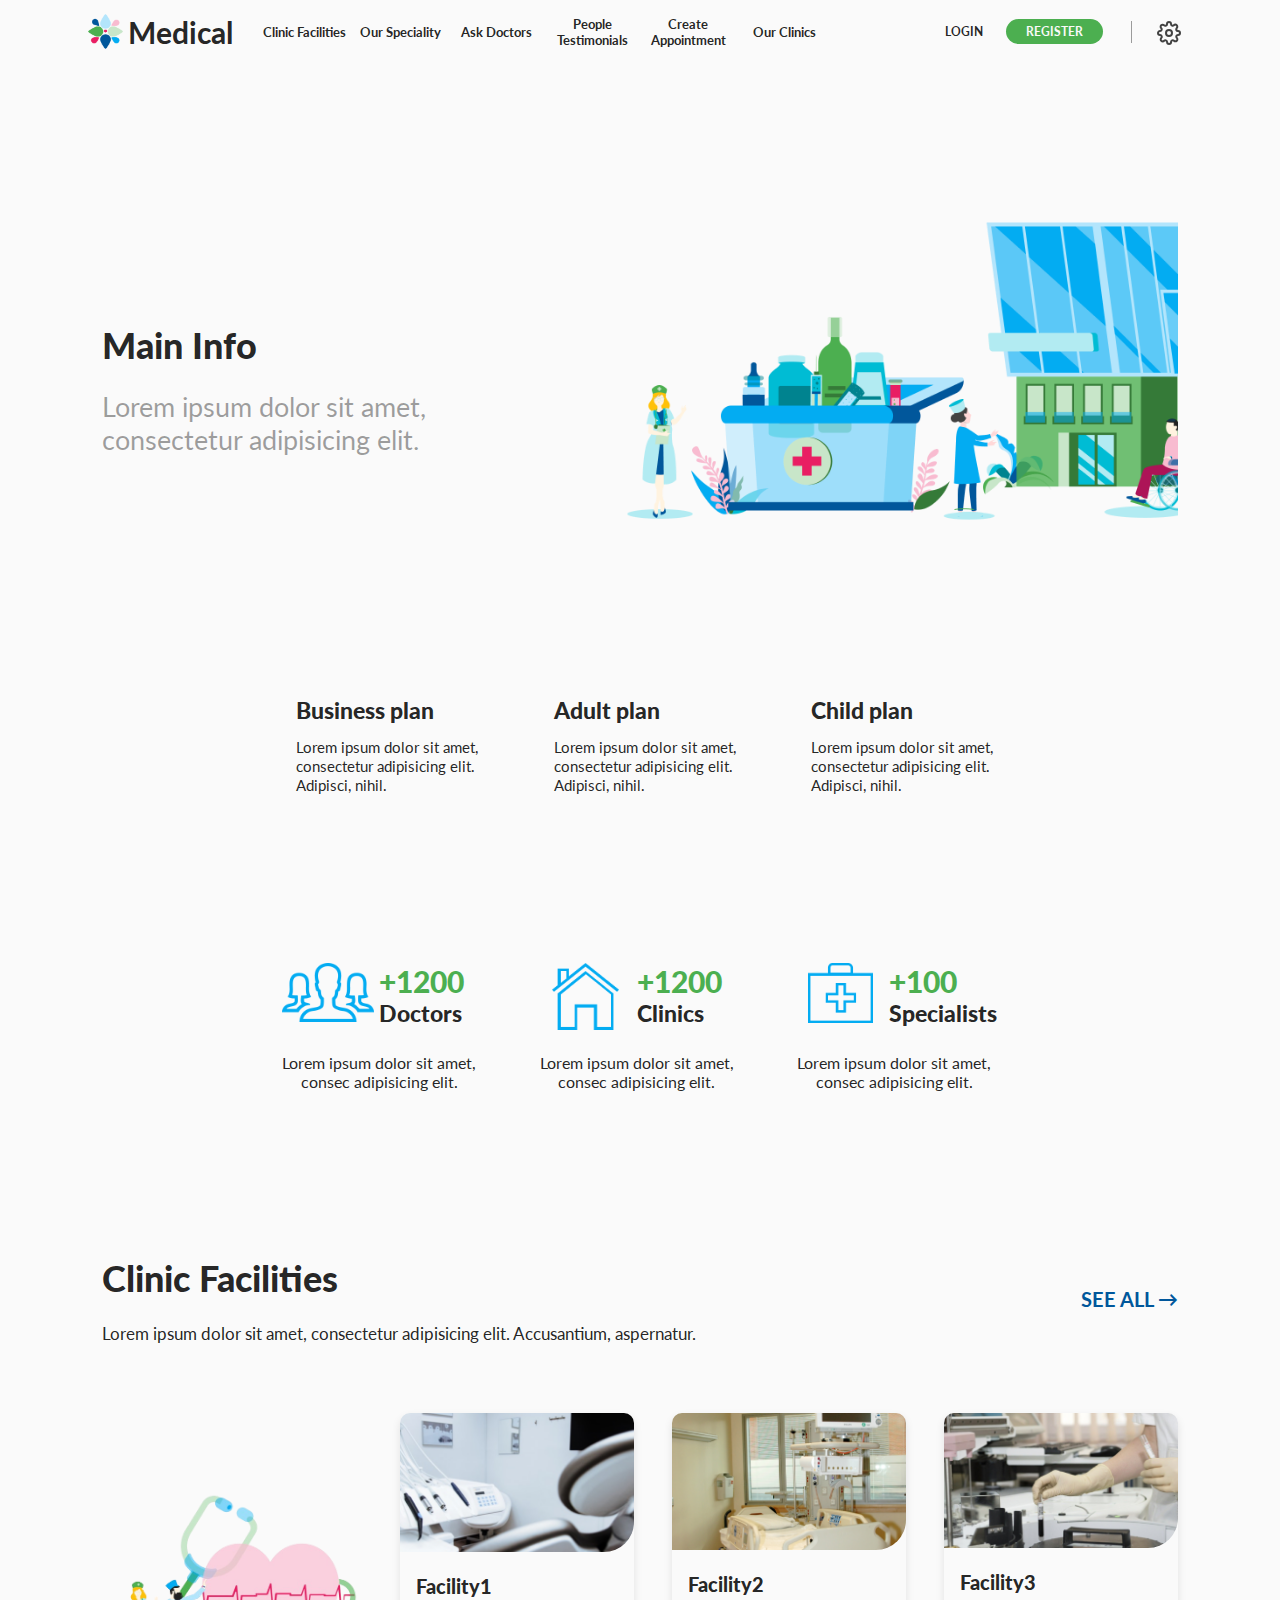
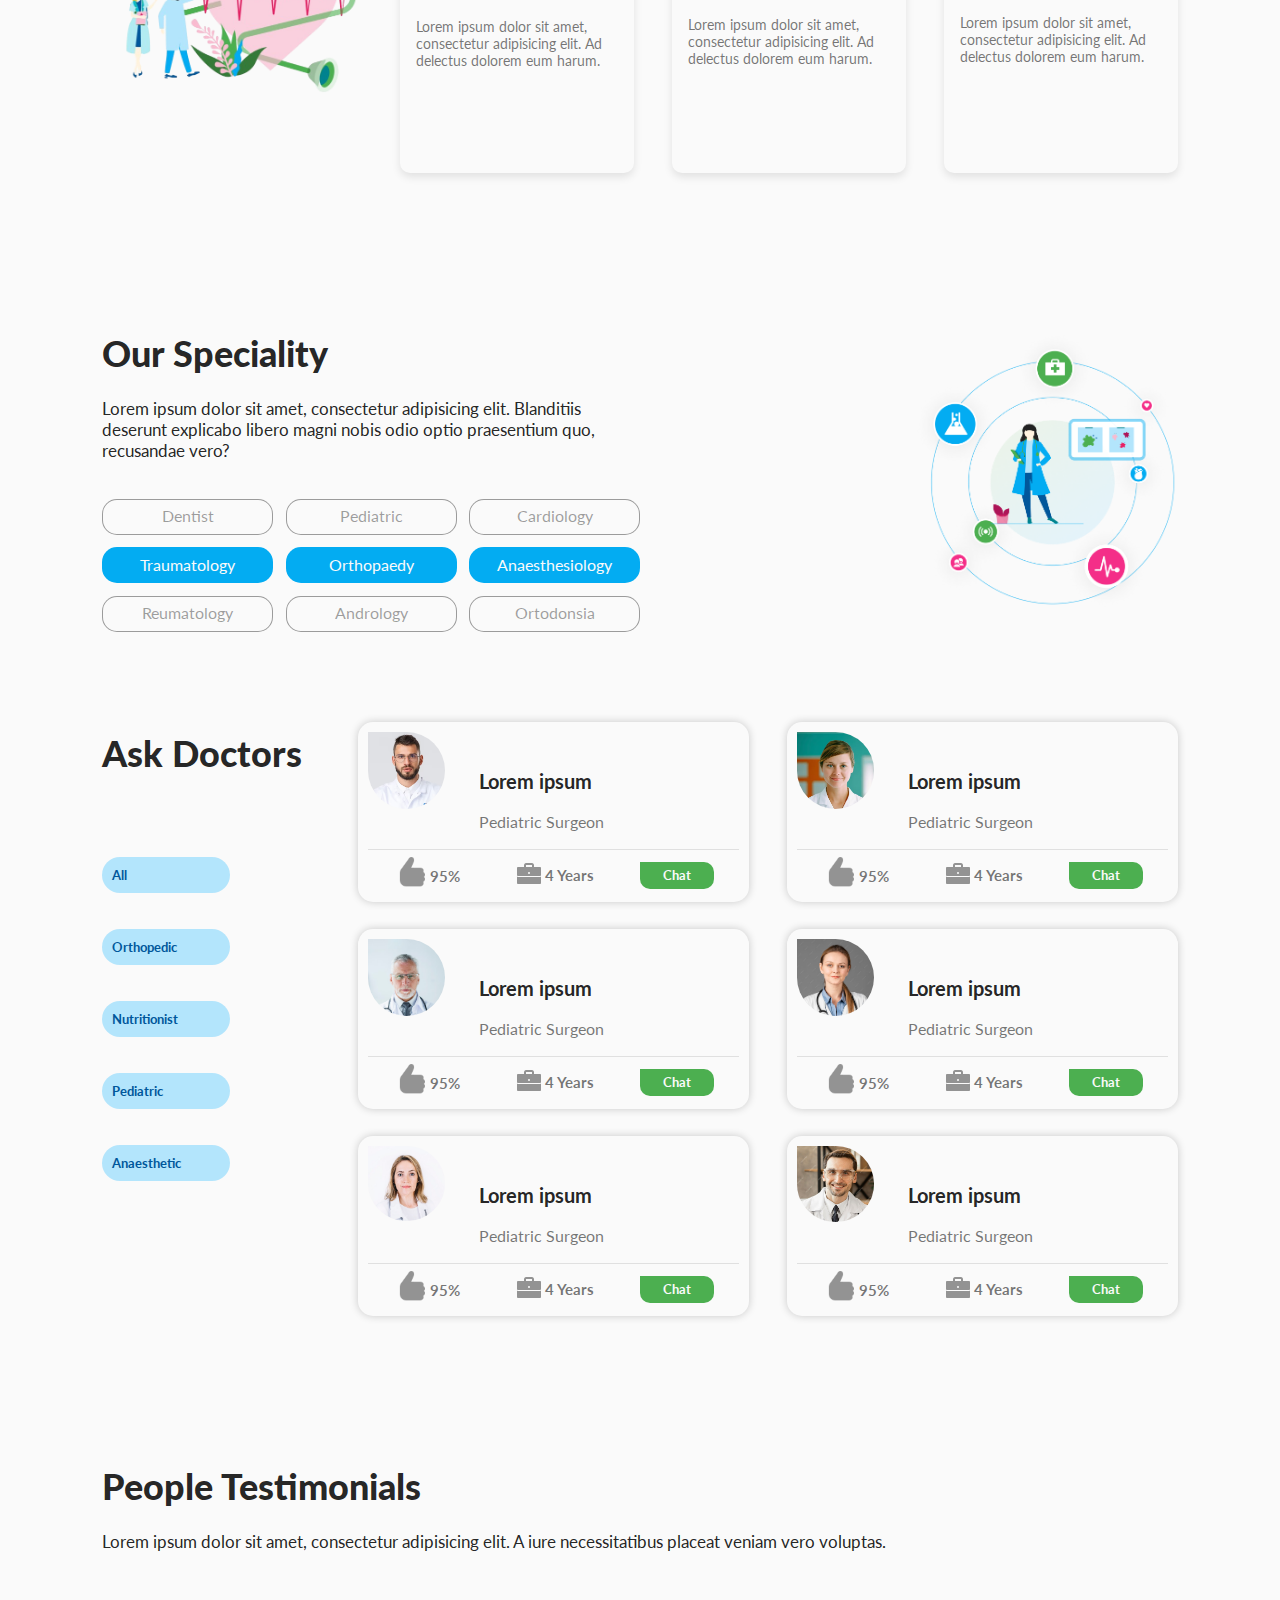
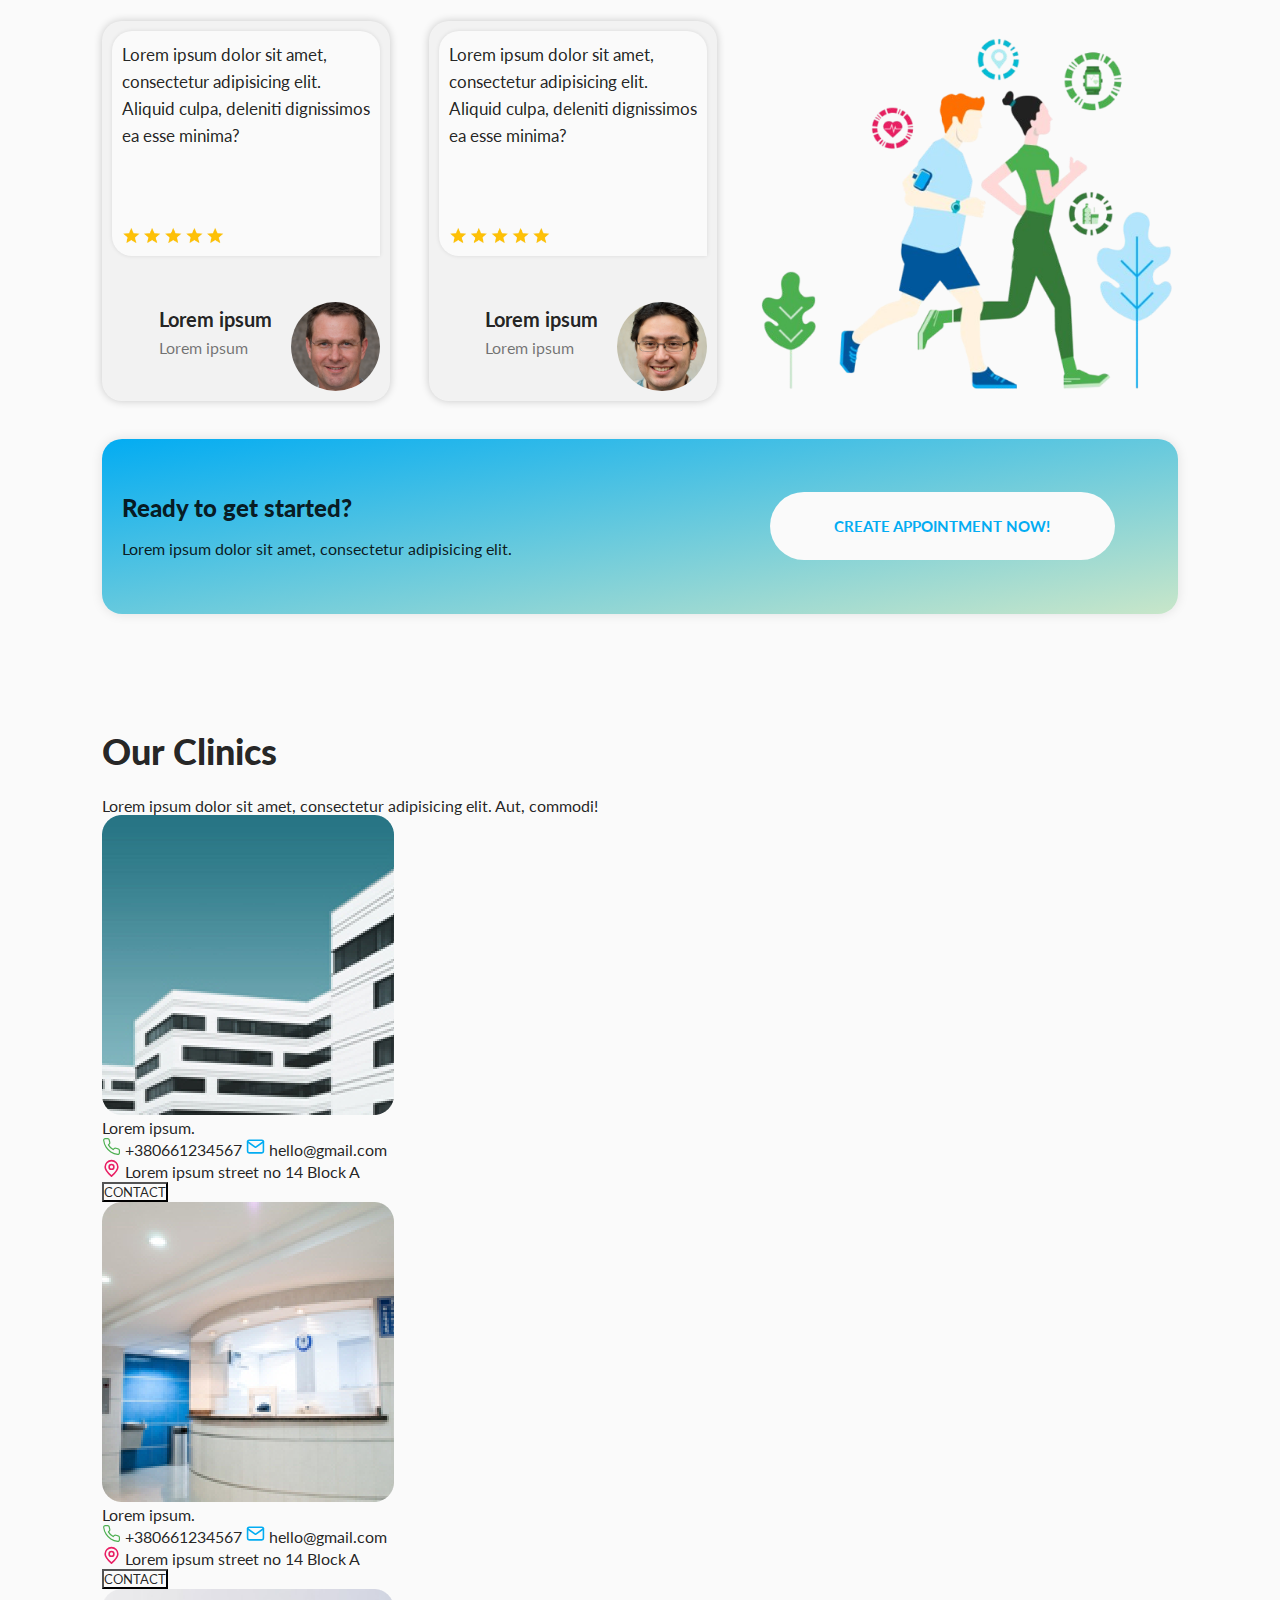
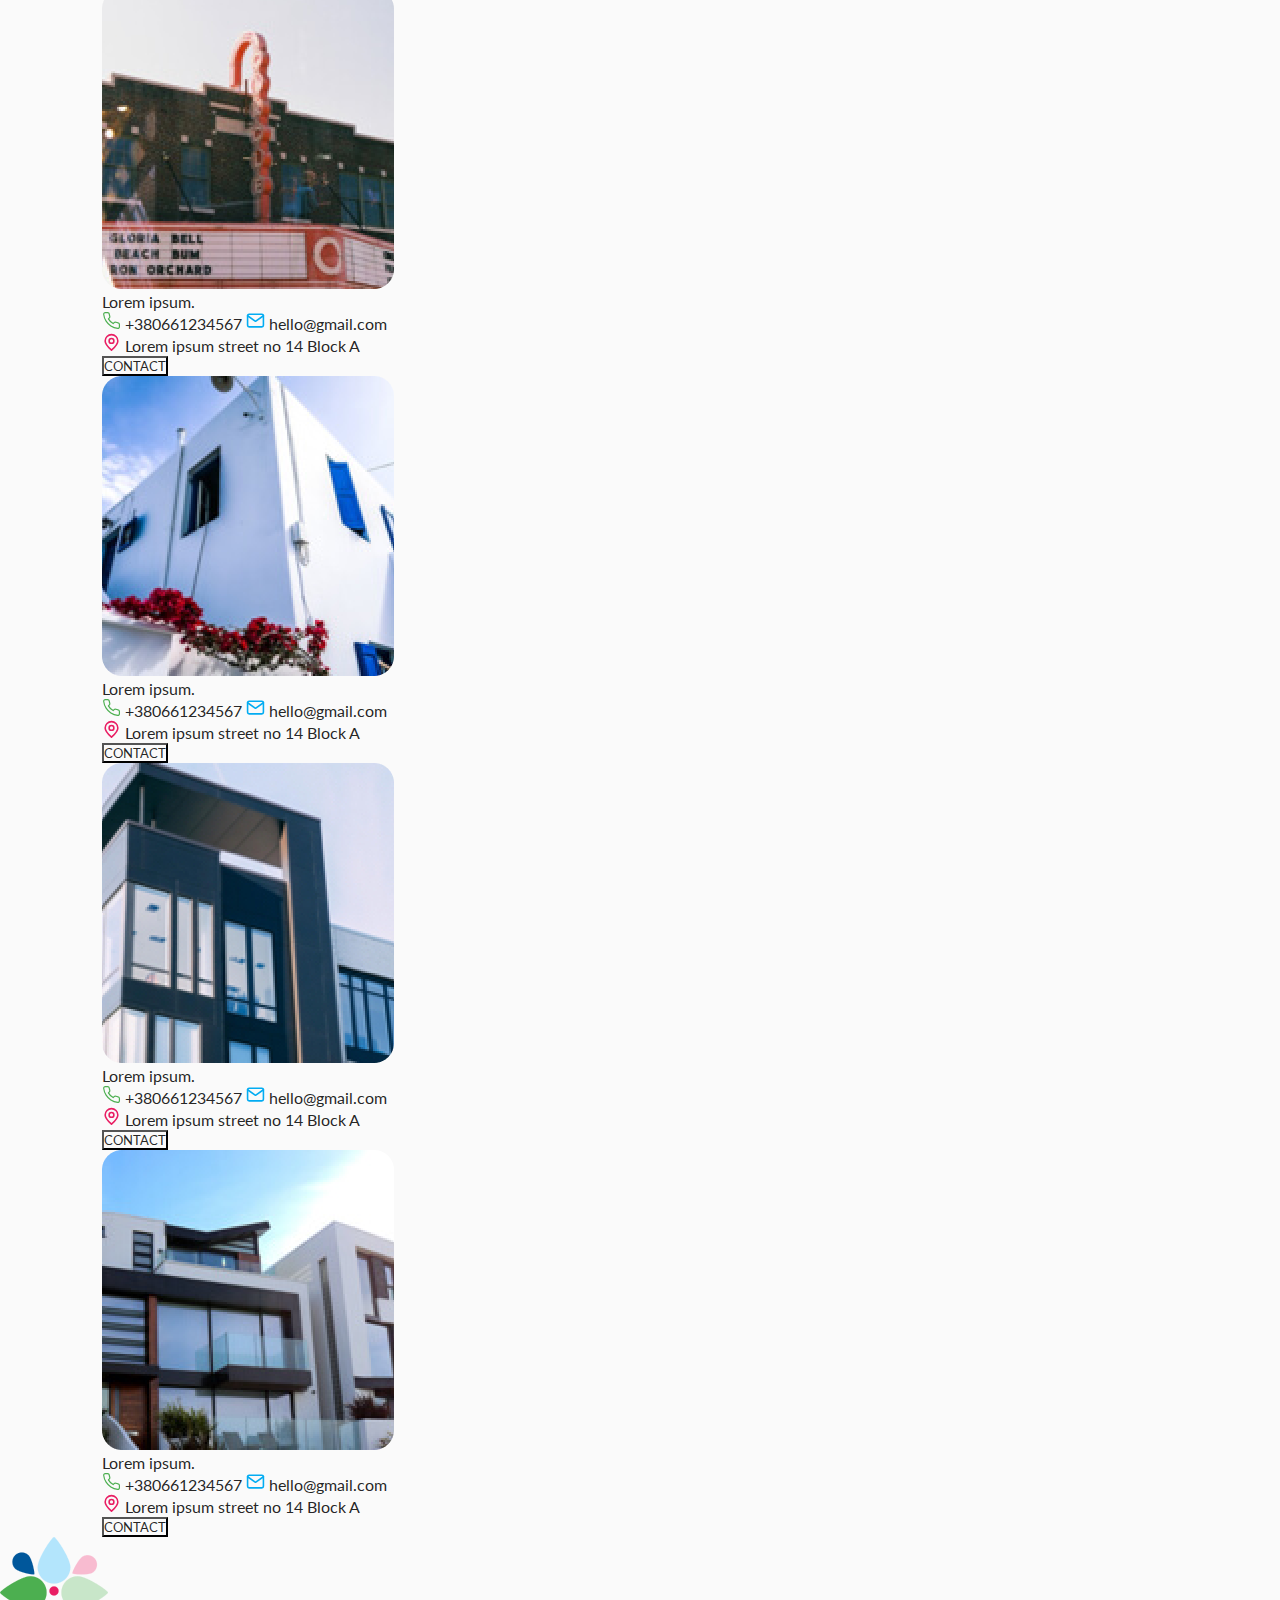
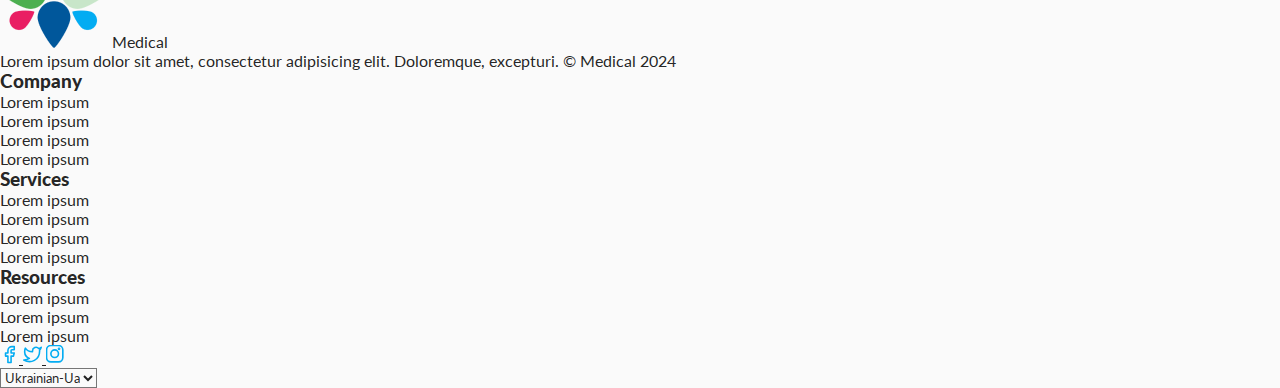
==== commit af8006ba: "Add people-testimonials styles" ====
--- a/index.html
+++ b/index.html
@@ -304,37 +304,44 @@
             <div id="people-testimonials-body">
                 <div id="reviews">
                     <div class="review">
-                        <p>Lorem ipsum dolor sit amet, consectetur adipisicing elit. Aliquid culpa, deleniti dignissimos ea esse minima molestiae officia temporibus veniam veritatis? Aperiam fuga ipsum minus ullam voluptatem. Aliquam aliquid eum saepe</p>
-                        <div class="rating">
+                        <div class="rating">
+                            <p>Lorem ipsum dolor sit amet, consectetur adipisicing elit. Aliquid culpa, deleniti dignissimos ea esse minima?</p>
                             <img src="images/index/people_testimonials/rating.png" alt="Rating">
                         </div>
                         <div class="patient-profile-info">
-                            <span>Lorem ipsum</span>
-                            <span>Lorem ipsum</span>
+                            <div class="patient-name-and-position">
+                                <p class="patient-name">Lorem ipsum</p>
+                                <p>Lorem ipsum</p>
+                            </div>
                             <img src="images/index/people_testimonials/patient1.png" alt="Patient">
                         </div>
                     </div>
                     <div class="review">
-                        <p>Lorem ipsum dolor sit amet, consectetur adipisicing elit. Aliquid culpa, deleniti dignissimos ea esse minima molestiae officia temporibus veniam veritatis? Aperiam fuga ipsum minus ullam voluptatem. Aliquam aliquid eum saepe</p>
-                        <div class="rating">
+                        <div class="rating">
+                            <p>Lorem ipsum dolor sit amet, consectetur adipisicing elit. Aliquid culpa, deleniti dignissimos ea esse minima?</p>
                             <img src="images/index/people_testimonials/rating.png" alt="Rating">
                         </div>
                         <div class="patient-profile-info">
-                            <span>Lorem ipsum</span>
-                            <span>Lorem ipsum</span>
+                            <div class="patient-name-and-position">
+                                <p class="patient-name">Lorem ipsum</p>
+                                <p>Lorem ipsum</p>
+                            </div>
                             <img src="images/index/people_testimonials/patient2.png" alt="Patient">
                         </div>
                     </div>
                 </div>
-                <img src="images/index/people_testimonials/banner.png" alt="Banner">
-            </div>
-        </section>
-        <section id="create-appointment">
+                <img src="images/index/people_testimonials/banner.png" alt="Banner" id="people-testimonials-banner">
+            </div>
             <div id="create-appointment-text">
-                <h2>Ready to get started?</h2>
-                <span>Lorem ipsum dolor sit amet, consectetur adipisicing elit.</span>
-            </div>
-            <button>CREATE APPOINTMENT NOW!</button>
+                <div id="appointment-text">
+                    <div>
+                        <h2>Ready to get started?</h2>
+                        <span>Lorem ipsum dolor sit amet, consectetur adipisicing elit.</span>
+                    </div>
+                    <div></div>
+                </div>
+                <button>CREATE APPOINTMENT NOW!</button>
+            </div>
         </section>
         <section id="our-clinics">
             <div id="our-clinics-head">
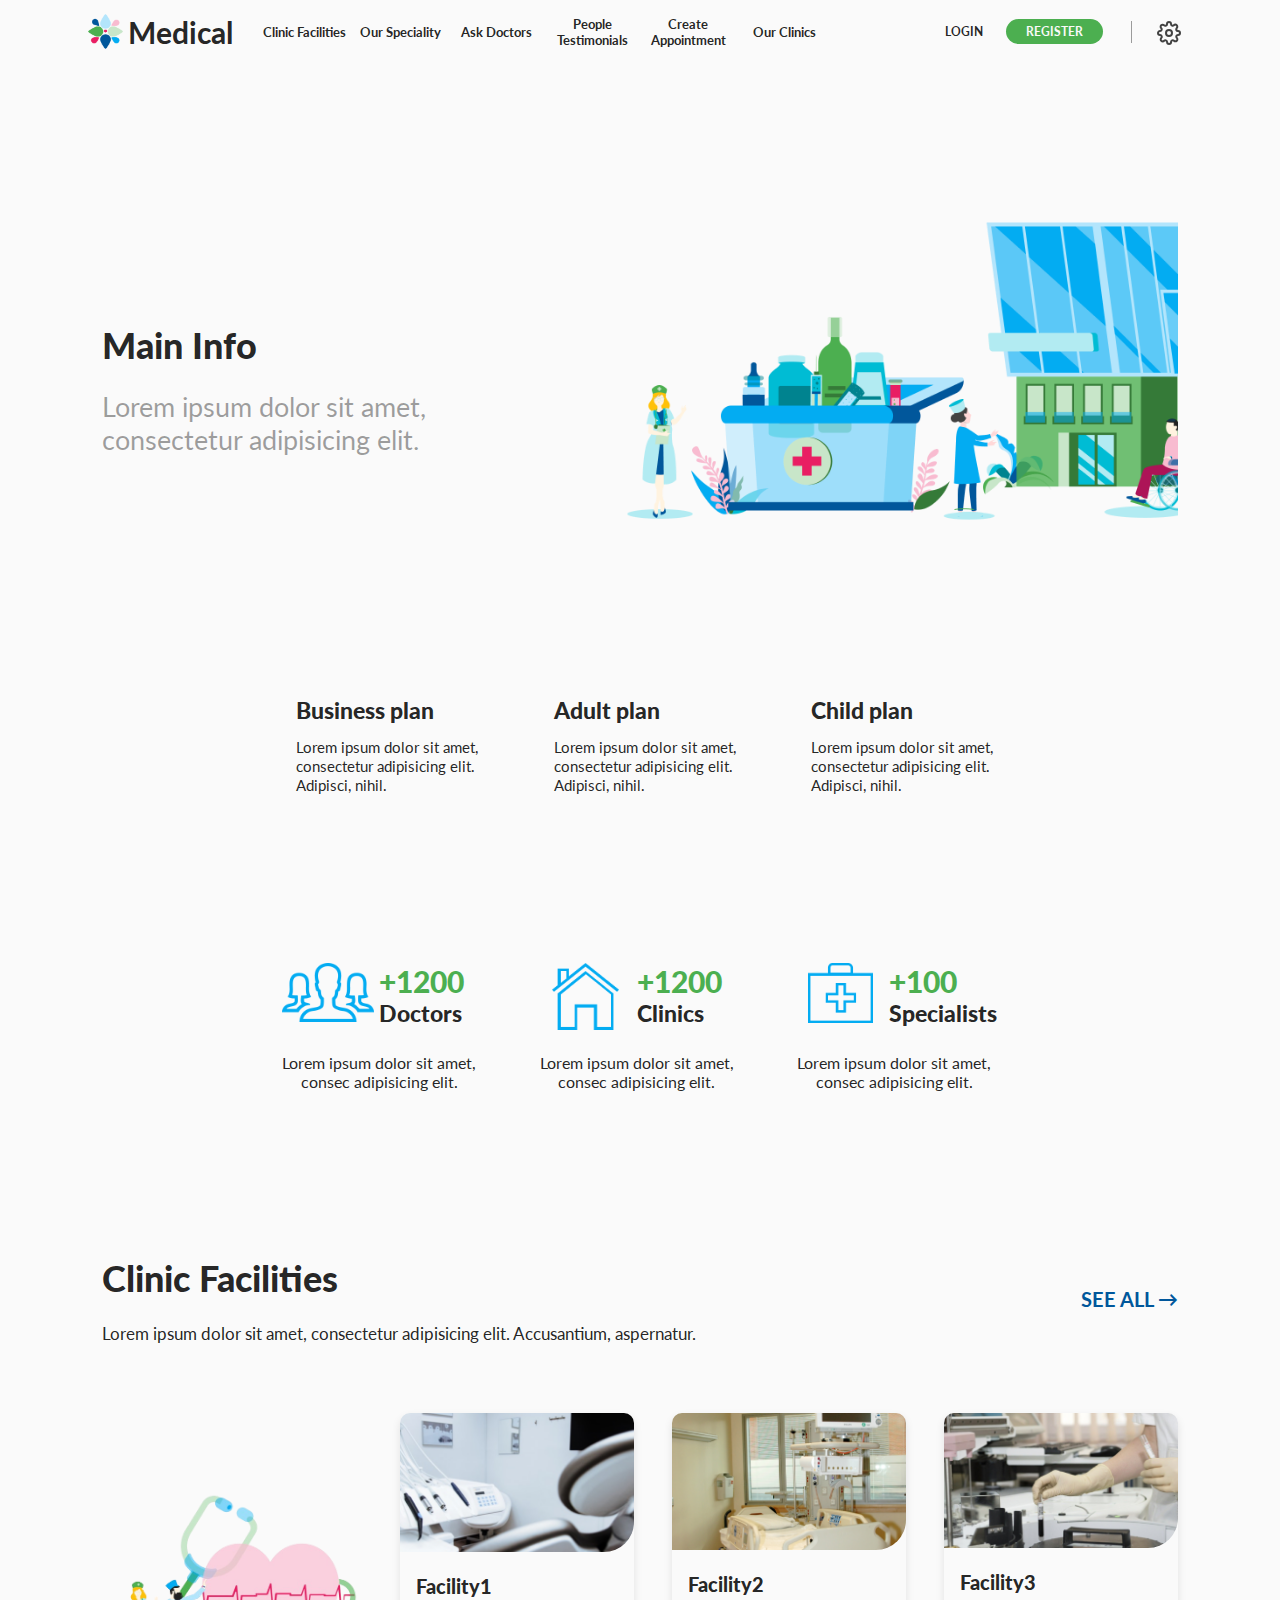
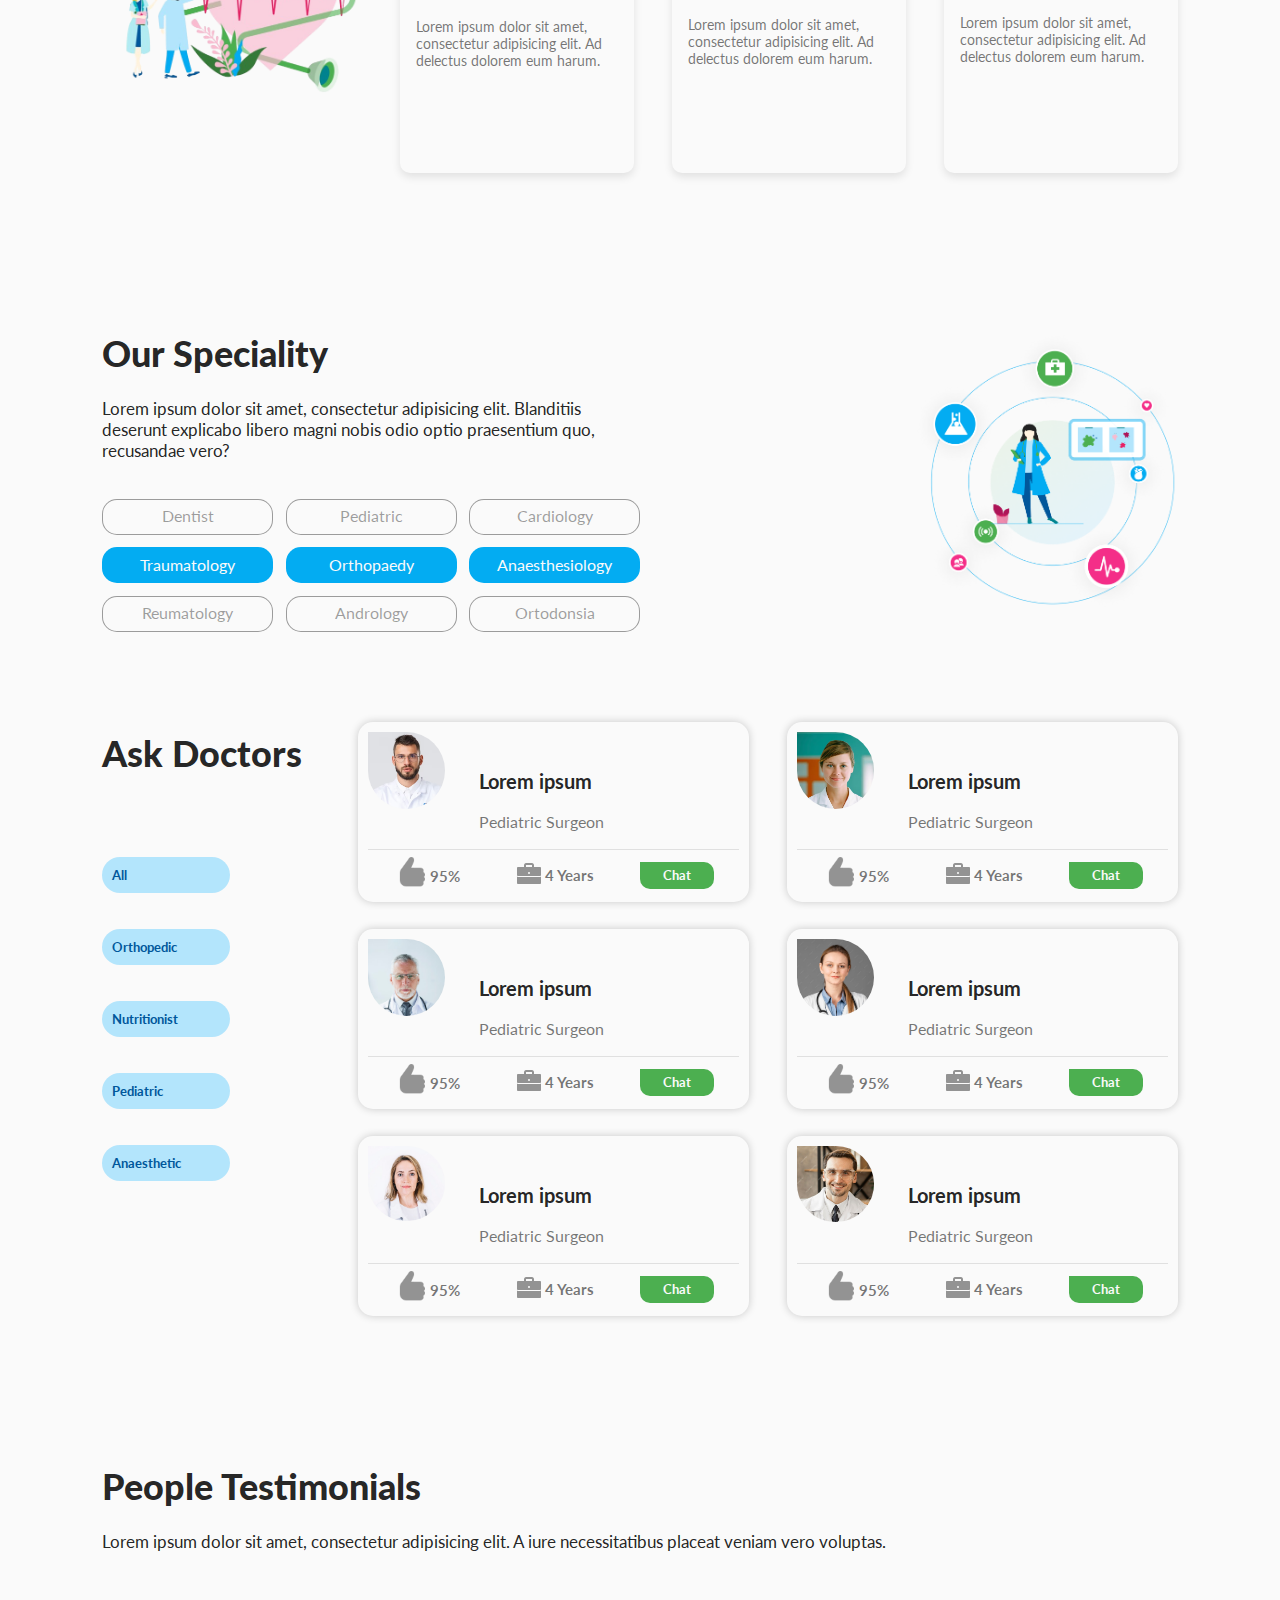
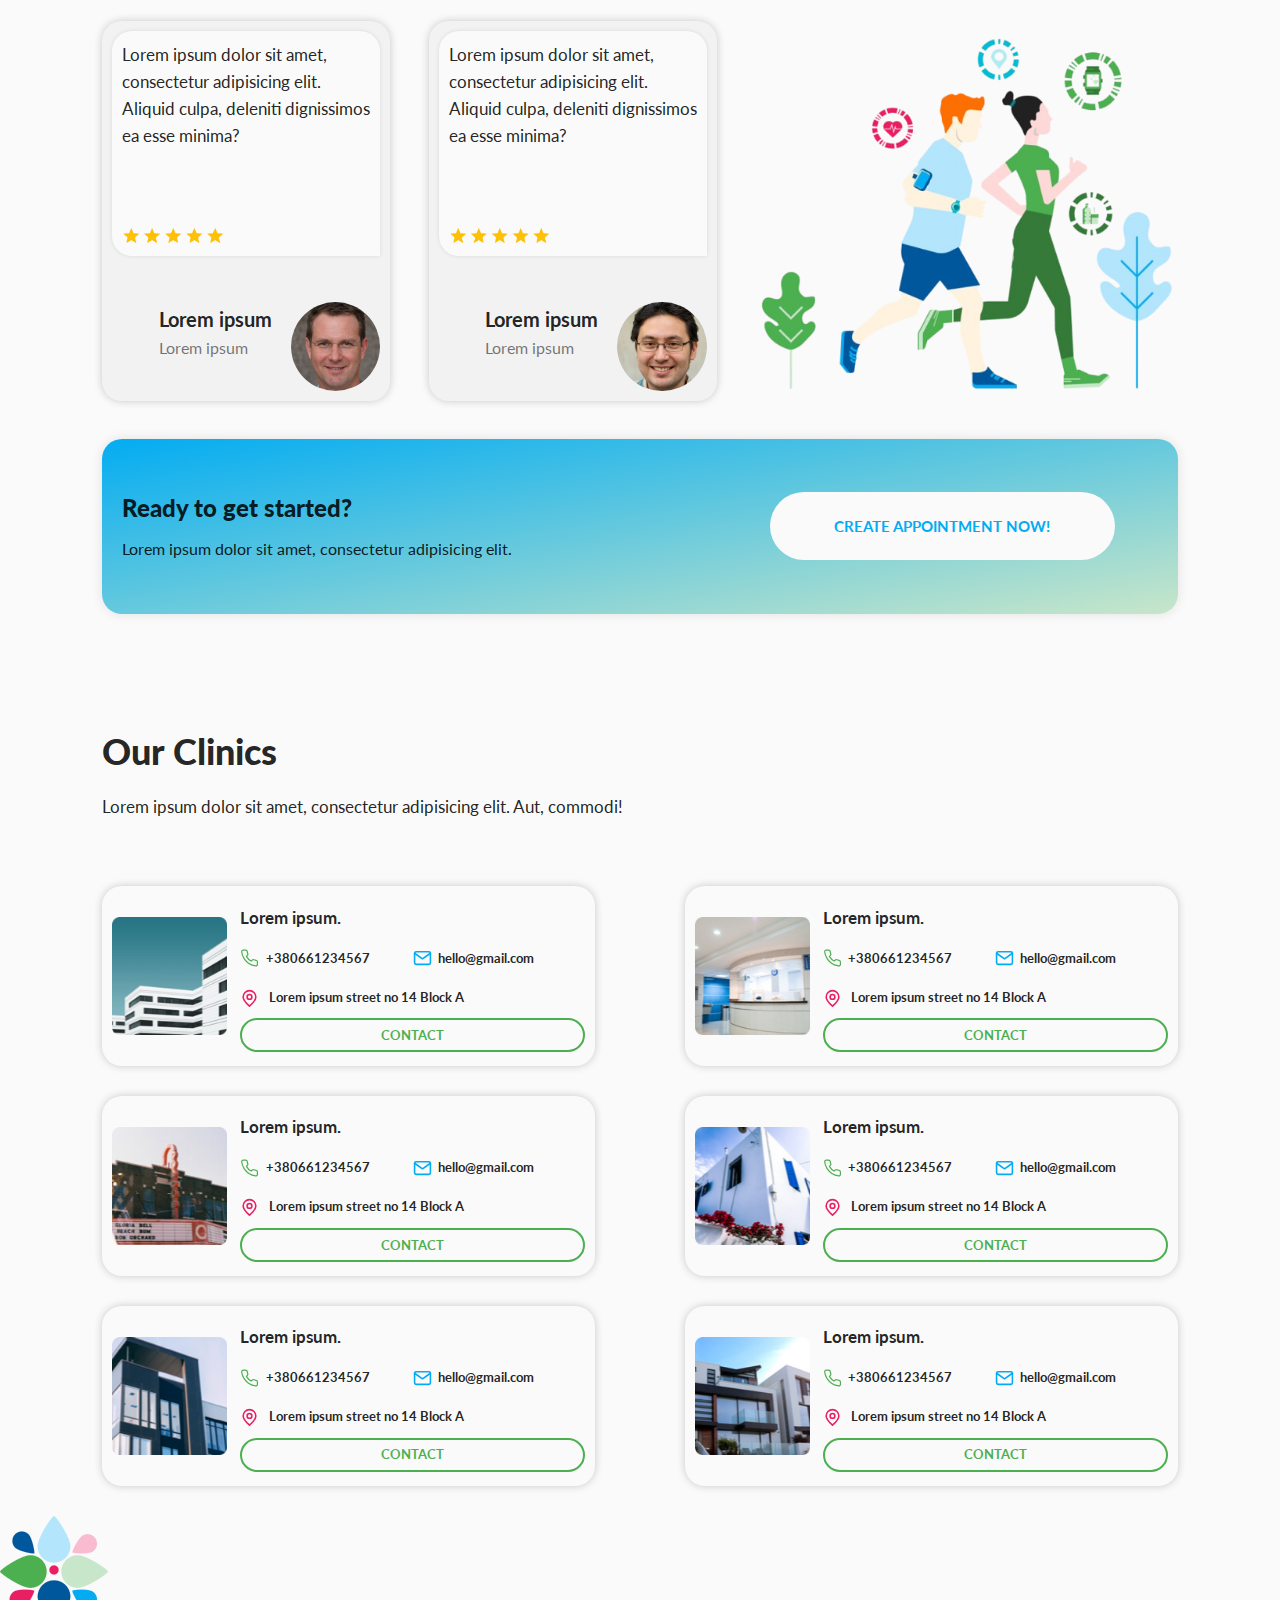
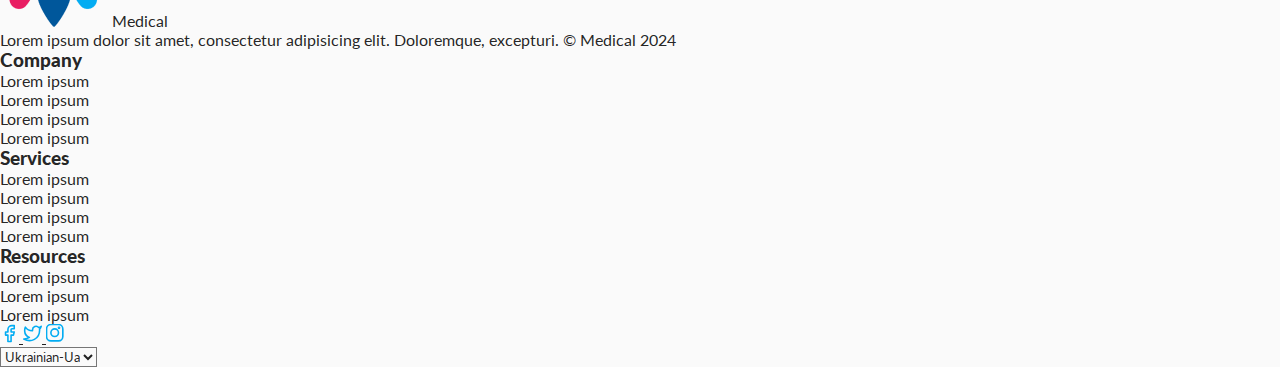
==== commit f38e04c7: "Add our-clinics styles" ====
--- a/index.html
+++ b/index.html
@@ -352,17 +352,21 @@
                 <div class="clinic">
                     <img src="images/index/our_clinics/clinic1.png" alt="Clinic">
                     <div class="clinic-info">
-                        <span>Lorem ipsum.</span>
+                        <span class="clinic-name">Lorem ipsum.</span>
                         <div class="clinic-contact">
-                            <svg xmlns="http://www.w3.org/2000/svg" width="19" height="19" viewBox="0 0 24 24" fill="none" stroke="#4CAF50" stroke-width="1.5" stroke-linecap="round" stroke-linejoin="round">
-                                <path d="M22 16.92v3a2 2 0 0 1-2.18 2 19.79 19.79 0 0 1-8.63-3.07 19.5 19.5 0 0 1-6-6 19.79 19.79 0 0 1-3.07-8.67A2 2 0 0 1 4.11 2h3a2 2 0 0 1 2 1.72 12.84 12.84 0 0 0 .7 2.81 2 2 0 0 1-.45 2.11L8.09 9.91a16 16 0 0 0 6 6l1.27-1.27a2 2 0 0 1 2.11-.45 12.84 12.84 0 0 0 2.81.7A2 2 0 0 1 22 16.92z"></path>
-                            </svg>
-                            <span>+380661234567</span>
-                            <svg xmlns="http://www.w3.org/2000/svg" width="19" height="19" viewBox="0 0 24 24" fill="none" stroke="#03ACF2" stroke-width="2" stroke-linecap="round" stroke-linejoin="round">
-                                <path d="M4 4h16c1.1 0 2 .9 2 2v12c0 1.1-.9 2-2 2H4c-1.1 0-2-.9-2-2V6c0-1.1.9-2 2-2z"></path>
-                                <polyline points="22,6 12,13 2,6"></polyline>
-                            </svg>
-                            <span>hello@gmail.com</span>
+                            <div>
+                                <svg xmlns="http://www.w3.org/2000/svg" width="19" height="19" viewBox="0 0 24 24" fill="none" stroke="#4CAF50" stroke-width="1.5" stroke-linecap="round" stroke-linejoin="round">
+                                    <path d="M22 16.92v3a2 2 0 0 1-2.18 2 19.79 19.79 0 0 1-8.63-3.07 19.5 19.5 0 0 1-6-6 19.79 19.79 0 0 1-3.07-8.67A2 2 0 0 1 4.11 2h3a2 2 0 0 1 2 1.72 12.84 12.84 0 0 0 .7 2.81 2 2 0 0 1-.45 2.11L8.09 9.91a16 16 0 0 0 6 6l1.27-1.27a2 2 0 0 1 2.11-.45 12.84 12.84 0 0 0 2.81.7A2 2 0 0 1 22 16.92z"></path>
+                                </svg>
+                                <span>+380661234567</span>
+                            </div>
+                            <div>
+                                <svg xmlns="http://www.w3.org/2000/svg" width="19" height="19" viewBox="0 0 24 24" fill="none" stroke="#03ACF2" stroke-width="2" stroke-linecap="round" stroke-linejoin="round">
+                                    <path d="M4 4h16c1.1 0 2 .9 2 2v12c0 1.1-.9 2-2 2H4c-1.1 0-2-.9-2-2V6c0-1.1.9-2 2-2z"></path>
+                                    <polyline points="22,6 12,13 2,6"></polyline>
+                                </svg>
+                                <span>hello@gmail.com</span>
+                            </div>
                         </div>
                         <div class="clinic-address">
                             <svg xmlns="http://www.w3.org/2000/svg" width="19" height="19" viewBox="0 0 24 24" fill="none" stroke="#E91E63" stroke-width="2" stroke-linecap="round" stroke-linejoin="round">
@@ -377,17 +381,21 @@
                 <div class="clinic">
                     <img src="images/index/our_clinics/clinic2.png" alt="Clinic">
                     <div class="clinic-info">
-                        <span>Lorem ipsum.</span>
+                        <span class="clinic-name">Lorem ipsum.</span>
                         <div class="clinic-contact">
-                            <svg xmlns="http://www.w3.org/2000/svg" width="19" height="19" viewBox="0 0 24 24" fill="none" stroke="#4CAF50" stroke-width="1.5" stroke-linecap="round" stroke-linejoin="round">
-                                <path d="M22 16.92v3a2 2 0 0 1-2.18 2 19.79 19.79 0 0 1-8.63-3.07 19.5 19.5 0 0 1-6-6 19.79 19.79 0 0 1-3.07-8.67A2 2 0 0 1 4.11 2h3a2 2 0 0 1 2 1.72 12.84 12.84 0 0 0 .7 2.81 2 2 0 0 1-.45 2.11L8.09 9.91a16 16 0 0 0 6 6l1.27-1.27a2 2 0 0 1 2.11-.45 12.84 12.84 0 0 0 2.81.7A2 2 0 0 1 22 16.92z"></path>
-                            </svg>
-                            <span>+380661234567</span>
-                            <svg xmlns="http://www.w3.org/2000/svg" width="19" height="19" viewBox="0 0 24 24" fill="none" stroke="#03ACF2" stroke-width="2" stroke-linecap="round" stroke-linejoin="round">
-                                <path d="M4 4h16c1.1 0 2 .9 2 2v12c0 1.1-.9 2-2 2H4c-1.1 0-2-.9-2-2V6c0-1.1.9-2 2-2z"></path>
-                                <polyline points="22,6 12,13 2,6"></polyline>
-                            </svg>
-                            <span>hello@gmail.com</span>
+                            <div>
+                                <svg xmlns="http://www.w3.org/2000/svg" width="19" height="19" viewBox="0 0 24 24" fill="none" stroke="#4CAF50" stroke-width="1.5" stroke-linecap="round" stroke-linejoin="round">
+                                    <path d="M22 16.92v3a2 2 0 0 1-2.18 2 19.79 19.79 0 0 1-8.63-3.07 19.5 19.5 0 0 1-6-6 19.79 19.79 0 0 1-3.07-8.67A2 2 0 0 1 4.11 2h3a2 2 0 0 1 2 1.72 12.84 12.84 0 0 0 .7 2.81 2 2 0 0 1-.45 2.11L8.09 9.91a16 16 0 0 0 6 6l1.27-1.27a2 2 0 0 1 2.11-.45 12.84 12.84 0 0 0 2.81.7A2 2 0 0 1 22 16.92z"></path>
+                                </svg>
+                                <span>+380661234567</span>
+                            </div>
+                            <div>
+                                <svg xmlns="http://www.w3.org/2000/svg" width="19" height="19" viewBox="0 0 24 24" fill="none" stroke="#03ACF2" stroke-width="2" stroke-linecap="round" stroke-linejoin="round">
+                                    <path d="M4 4h16c1.1 0 2 .9 2 2v12c0 1.1-.9 2-2 2H4c-1.1 0-2-.9-2-2V6c0-1.1.9-2 2-2z"></path>
+                                    <polyline points="22,6 12,13 2,6"></polyline>
+                                </svg>
+                                <span>hello@gmail.com</span>
+                            </div>
                         </div>
                         <div class="clinic-address">
                             <svg xmlns="http://www.w3.org/2000/svg" width="19" height="19" viewBox="0 0 24 24" fill="none" stroke="#E91E63" stroke-width="2" stroke-linecap="round" stroke-linejoin="round">
@@ -402,17 +410,21 @@
                 <div class="clinic">
                     <img src="images/index/our_clinics/clinic3.png" alt="Clinic">
                     <div class="clinic-info">
-                        <span>Lorem ipsum.</span>
+                        <span class="clinic-name">Lorem ipsum.</span>
                         <div class="clinic-contact">
-                            <svg xmlns="http://www.w3.org/2000/svg" width="19" height="19" viewBox="0 0 24 24" fill="none" stroke="#4CAF50" stroke-width="1.5" stroke-linecap="round" stroke-linejoin="round">
-                                <path d="M22 16.92v3a2 2 0 0 1-2.18 2 19.79 19.79 0 0 1-8.63-3.07 19.5 19.5 0 0 1-6-6 19.79 19.79 0 0 1-3.07-8.67A2 2 0 0 1 4.11 2h3a2 2 0 0 1 2 1.72 12.84 12.84 0 0 0 .7 2.81 2 2 0 0 1-.45 2.11L8.09 9.91a16 16 0 0 0 6 6l1.27-1.27a2 2 0 0 1 2.11-.45 12.84 12.84 0 0 0 2.81.7A2 2 0 0 1 22 16.92z"></path>
-                            </svg>
-                            <span>+380661234567</span>
-                            <svg xmlns="http://www.w3.org/2000/svg" width="19" height="19" viewBox="0 0 24 24" fill="none" stroke="#03ACF2" stroke-width="2" stroke-linecap="round" stroke-linejoin="round">
-                                <path d="M4 4h16c1.1 0 2 .9 2 2v12c0 1.1-.9 2-2 2H4c-1.1 0-2-.9-2-2V6c0-1.1.9-2 2-2z"></path>
-                                <polyline points="22,6 12,13 2,6"></polyline>
-                            </svg>
-                            <span>hello@gmail.com</span>
+                            <div>
+                                <svg xmlns="http://www.w3.org/2000/svg" width="19" height="19" viewBox="0 0 24 24" fill="none" stroke="#4CAF50" stroke-width="1.5" stroke-linecap="round" stroke-linejoin="round">
+                                    <path d="M22 16.92v3a2 2 0 0 1-2.18 2 19.79 19.79 0 0 1-8.63-3.07 19.5 19.5 0 0 1-6-6 19.79 19.79 0 0 1-3.07-8.67A2 2 0 0 1 4.11 2h3a2 2 0 0 1 2 1.72 12.84 12.84 0 0 0 .7 2.81 2 2 0 0 1-.45 2.11L8.09 9.91a16 16 0 0 0 6 6l1.27-1.27a2 2 0 0 1 2.11-.45 12.84 12.84 0 0 0 2.81.7A2 2 0 0 1 22 16.92z"></path>
+                                </svg>
+                                <span>+380661234567</span>
+                            </div>
+                            <div>
+                                <svg xmlns="http://www.w3.org/2000/svg" width="19" height="19" viewBox="0 0 24 24" fill="none" stroke="#03ACF2" stroke-width="2" stroke-linecap="round" stroke-linejoin="round">
+                                    <path d="M4 4h16c1.1 0 2 .9 2 2v12c0 1.1-.9 2-2 2H4c-1.1 0-2-.9-2-2V6c0-1.1.9-2 2-2z"></path>
+                                    <polyline points="22,6 12,13 2,6"></polyline>
+                                </svg>
+                                <span>hello@gmail.com</span>
+                            </div>
                         </div>
                         <div class="clinic-address">
                             <svg xmlns="http://www.w3.org/2000/svg" width="19" height="19" viewBox="0 0 24 24" fill="none" stroke="#E91E63" stroke-width="2" stroke-linecap="round" stroke-linejoin="round">
@@ -427,17 +439,21 @@
                 <div class="clinic">
                     <img src="images/index/our_clinics/clinic4.png" alt="Clinic">
                     <div class="clinic-info">
-                        <span>Lorem ipsum.</span>
+                        <span class="clinic-name">Lorem ipsum.</span>
                         <div class="clinic-contact">
-                            <svg xmlns="http://www.w3.org/2000/svg" width="19" height="19" viewBox="0 0 24 24" fill="none" stroke="#4CAF50" stroke-width="1.5" stroke-linecap="round" stroke-linejoin="round">
-                                <path d="M22 16.92v3a2 2 0 0 1-2.18 2 19.79 19.79 0 0 1-8.63-3.07 19.5 19.5 0 0 1-6-6 19.79 19.79 0 0 1-3.07-8.67A2 2 0 0 1 4.11 2h3a2 2 0 0 1 2 1.72 12.84 12.84 0 0 0 .7 2.81 2 2 0 0 1-.45 2.11L8.09 9.91a16 16 0 0 0 6 6l1.27-1.27a2 2 0 0 1 2.11-.45 12.84 12.84 0 0 0 2.81.7A2 2 0 0 1 22 16.92z"></path>
-                            </svg>
-                            <span>+380661234567</span>
-                            <svg xmlns="http://www.w3.org/2000/svg" width="19" height="19" viewBox="0 0 24 24" fill="none" stroke="#03ACF2" stroke-width="2" stroke-linecap="round" stroke-linejoin="round">
-                                <path d="M4 4h16c1.1 0 2 .9 2 2v12c0 1.1-.9 2-2 2H4c-1.1 0-2-.9-2-2V6c0-1.1.9-2 2-2z"></path>
-                                <polyline points="22,6 12,13 2,6"></polyline>
-                            </svg>
-                            <span>hello@gmail.com</span>
+                            <div>
+                                <svg xmlns="http://www.w3.org/2000/svg" width="19" height="19" viewBox="0 0 24 24" fill="none" stroke="#4CAF50" stroke-width="1.5" stroke-linecap="round" stroke-linejoin="round">
+                                    <path d="M22 16.92v3a2 2 0 0 1-2.18 2 19.79 19.79 0 0 1-8.63-3.07 19.5 19.5 0 0 1-6-6 19.79 19.79 0 0 1-3.07-8.67A2 2 0 0 1 4.11 2h3a2 2 0 0 1 2 1.72 12.84 12.84 0 0 0 .7 2.81 2 2 0 0 1-.45 2.11L8.09 9.91a16 16 0 0 0 6 6l1.27-1.27a2 2 0 0 1 2.11-.45 12.84 12.84 0 0 0 2.81.7A2 2 0 0 1 22 16.92z"></path>
+                                </svg>
+                                <span>+380661234567</span>
+                            </div>
+                            <div>
+                                <svg xmlns="http://www.w3.org/2000/svg" width="19" height="19" viewBox="0 0 24 24" fill="none" stroke="#03ACF2" stroke-width="2" stroke-linecap="round" stroke-linejoin="round">
+                                    <path d="M4 4h16c1.1 0 2 .9 2 2v12c0 1.1-.9 2-2 2H4c-1.1 0-2-.9-2-2V6c0-1.1.9-2 2-2z"></path>
+                                    <polyline points="22,6 12,13 2,6"></polyline>
+                                </svg>
+                                <span>hello@gmail.com</span>
+                            </div>
                         </div>
                         <div class="clinic-address">
                             <svg xmlns="http://www.w3.org/2000/svg" width="19" height="19" viewBox="0 0 24 24" fill="none" stroke="#E91E63" stroke-width="2" stroke-linecap="round" stroke-linejoin="round">
@@ -452,17 +468,21 @@
                 <div class="clinic">
                     <img src="images/index/our_clinics/clinic5.png" alt="Clinic">
                     <div class="clinic-info">
-                        <span>Lorem ipsum.</span>
+                        <span class="clinic-name">Lorem ipsum.</span>
                         <div class="clinic-contact">
-                            <svg xmlns="http://www.w3.org/2000/svg" width="19" height="19" viewBox="0 0 24 24" fill="none" stroke="#4CAF50" stroke-width="1.5" stroke-linecap="round" stroke-linejoin="round">
-                                <path d="M22 16.92v3a2 2 0 0 1-2.18 2 19.79 19.79 0 0 1-8.63-3.07 19.5 19.5 0 0 1-6-6 19.79 19.79 0 0 1-3.07-8.67A2 2 0 0 1 4.11 2h3a2 2 0 0 1 2 1.72 12.84 12.84 0 0 0 .7 2.81 2 2 0 0 1-.45 2.11L8.09 9.91a16 16 0 0 0 6 6l1.27-1.27a2 2 0 0 1 2.11-.45 12.84 12.84 0 0 0 2.81.7A2 2 0 0 1 22 16.92z"></path>
-                            </svg>
-                            <span>+380661234567</span>
-                            <svg xmlns="http://www.w3.org/2000/svg" width="19" height="19" viewBox="0 0 24 24" fill="none" stroke="#03ACF2" stroke-width="2" stroke-linecap="round" stroke-linejoin="round">
-                                <path d="M4 4h16c1.1 0 2 .9 2 2v12c0 1.1-.9 2-2 2H4c-1.1 0-2-.9-2-2V6c0-1.1.9-2 2-2z"></path>
-                                <polyline points="22,6 12,13 2,6"></polyline>
-                            </svg>
-                            <span>hello@gmail.com</span>
+                            <div>
+                                <svg xmlns="http://www.w3.org/2000/svg" width="19" height="19" viewBox="0 0 24 24" fill="none" stroke="#4CAF50" stroke-width="1.5" stroke-linecap="round" stroke-linejoin="round">
+                                    <path d="M22 16.92v3a2 2 0 0 1-2.18 2 19.79 19.79 0 0 1-8.63-3.07 19.5 19.5 0 0 1-6-6 19.79 19.79 0 0 1-3.07-8.67A2 2 0 0 1 4.11 2h3a2 2 0 0 1 2 1.72 12.84 12.84 0 0 0 .7 2.81 2 2 0 0 1-.45 2.11L8.09 9.91a16 16 0 0 0 6 6l1.27-1.27a2 2 0 0 1 2.11-.45 12.84 12.84 0 0 0 2.81.7A2 2 0 0 1 22 16.92z"></path>
+                                </svg>
+                                <span>+380661234567</span>
+                            </div>
+                            <div>
+                                <svg xmlns="http://www.w3.org/2000/svg" width="19" height="19" viewBox="0 0 24 24" fill="none" stroke="#03ACF2" stroke-width="2" stroke-linecap="round" stroke-linejoin="round">
+                                    <path d="M4 4h16c1.1 0 2 .9 2 2v12c0 1.1-.9 2-2 2H4c-1.1 0-2-.9-2-2V6c0-1.1.9-2 2-2z"></path>
+                                    <polyline points="22,6 12,13 2,6"></polyline>
+                                </svg>
+                                <span>hello@gmail.com</span>
+                            </div>
                         </div>
                         <div class="clinic-address">
                             <svg xmlns="http://www.w3.org/2000/svg" width="19" height="19" viewBox="0 0 24 24" fill="none" stroke="#E91E63" stroke-width="2" stroke-linecap="round" stroke-linejoin="round">
@@ -477,17 +497,21 @@
                 <div class="clinic">
                     <img src="images/index/our_clinics/clinic6.png" alt="Clinic">
                     <div class="clinic-info">
-                        <span>Lorem ipsum.</span>
+                        <span class="clinic-name">Lorem ipsum.</span>
                         <div class="clinic-contact">
-                            <svg xmlns="http://www.w3.org/2000/svg" width="19" height="19" viewBox="0 0 24 24" fill="none" stroke="#4CAF50" stroke-width="1.5" stroke-linecap="round" stroke-linejoin="round">
-                                <path d="M22 16.92v3a2 2 0 0 1-2.18 2 19.79 19.79 0 0 1-8.63-3.07 19.5 19.5 0 0 1-6-6 19.79 19.79 0 0 1-3.07-8.67A2 2 0 0 1 4.11 2h3a2 2 0 0 1 2 1.72 12.84 12.84 0 0 0 .7 2.81 2 2 0 0 1-.45 2.11L8.09 9.91a16 16 0 0 0 6 6l1.27-1.27a2 2 0 0 1 2.11-.45 12.84 12.84 0 0 0 2.81.7A2 2 0 0 1 22 16.92z"></path>
-                            </svg>
-                            <span>+380661234567</span>
-                            <svg xmlns="http://www.w3.org/2000/svg" width="19" height="19" viewBox="0 0 24 24" fill="none" stroke="#03ACF2" stroke-width="2" stroke-linecap="round" stroke-linejoin="round">
-                                <path d="M4 4h16c1.1 0 2 .9 2 2v12c0 1.1-.9 2-2 2H4c-1.1 0-2-.9-2-2V6c0-1.1.9-2 2-2z"></path>
-                                <polyline points="22,6 12,13 2,6"></polyline>
-                            </svg>
-                            <span>hello@gmail.com</span>
+                            <div>
+                                <svg xmlns="http://www.w3.org/2000/svg" width="19" height="19" viewBox="0 0 24 24" fill="none" stroke="#4CAF50" stroke-width="1.5" stroke-linecap="round" stroke-linejoin="round">
+                                    <path d="M22 16.92v3a2 2 0 0 1-2.18 2 19.79 19.79 0 0 1-8.63-3.07 19.5 19.5 0 0 1-6-6 19.79 19.79 0 0 1-3.07-8.67A2 2 0 0 1 4.11 2h3a2 2 0 0 1 2 1.72 12.84 12.84 0 0 0 .7 2.81 2 2 0 0 1-.45 2.11L8.09 9.91a16 16 0 0 0 6 6l1.27-1.27a2 2 0 0 1 2.11-.45 12.84 12.84 0 0 0 2.81.7A2 2 0 0 1 22 16.92z"></path>
+                                </svg>
+                                <span>+380661234567</span>
+                            </div>
+                            <div>
+                                <svg xmlns="http://www.w3.org/2000/svg" width="19" height="19" viewBox="0 0 24 24" fill="none" stroke="#03ACF2" stroke-width="2" stroke-linecap="round" stroke-linejoin="round">
+                                    <path d="M4 4h16c1.1 0 2 .9 2 2v12c0 1.1-.9 2-2 2H4c-1.1 0-2-.9-2-2V6c0-1.1.9-2 2-2z"></path>
+                                    <polyline points="22,6 12,13 2,6"></polyline>
+                                </svg>
+                                <span>hello@gmail.com</span>
+                            </div>
                         </div>
                         <div class="clinic-address">
                             <svg xmlns="http://www.w3.org/2000/svg" width="19" height="19" viewBox="0 0 24 24" fill="none" stroke="#E91E63" stroke-width="2" stroke-linecap="round" stroke-linejoin="round">
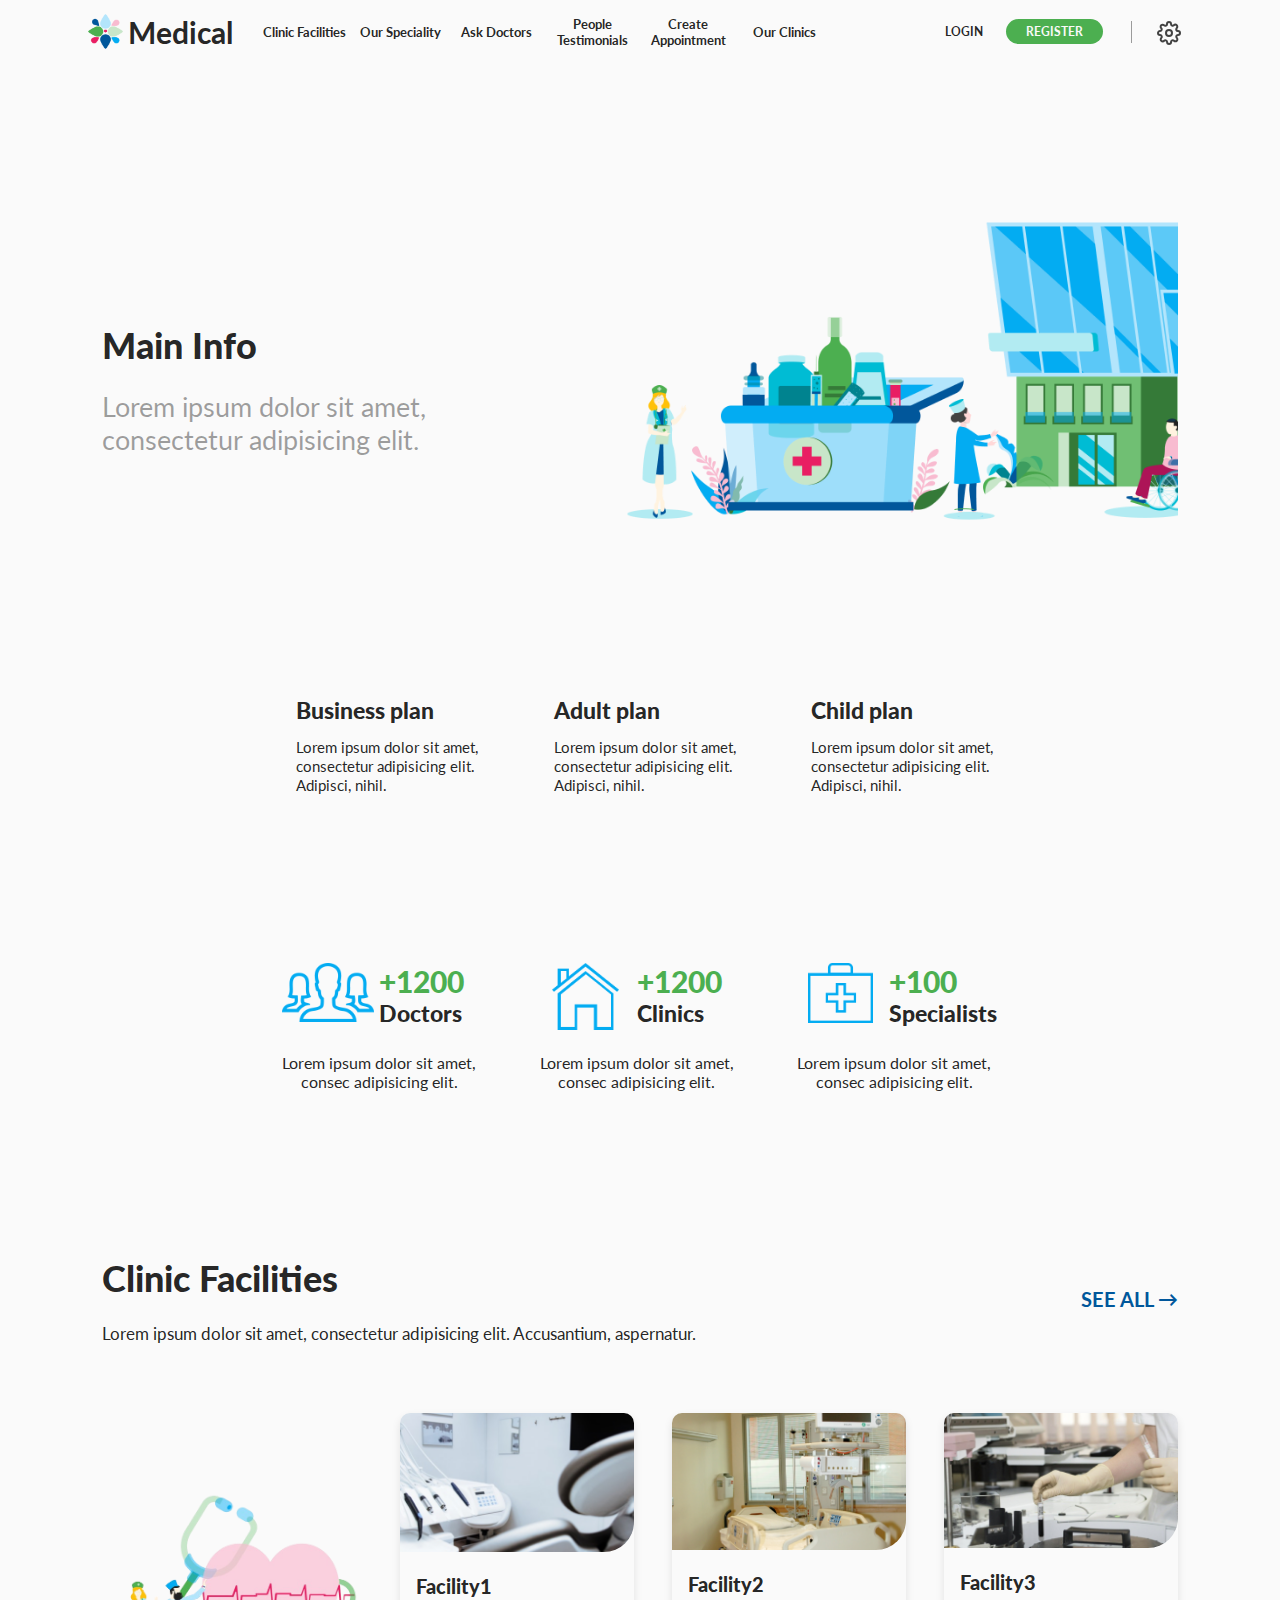
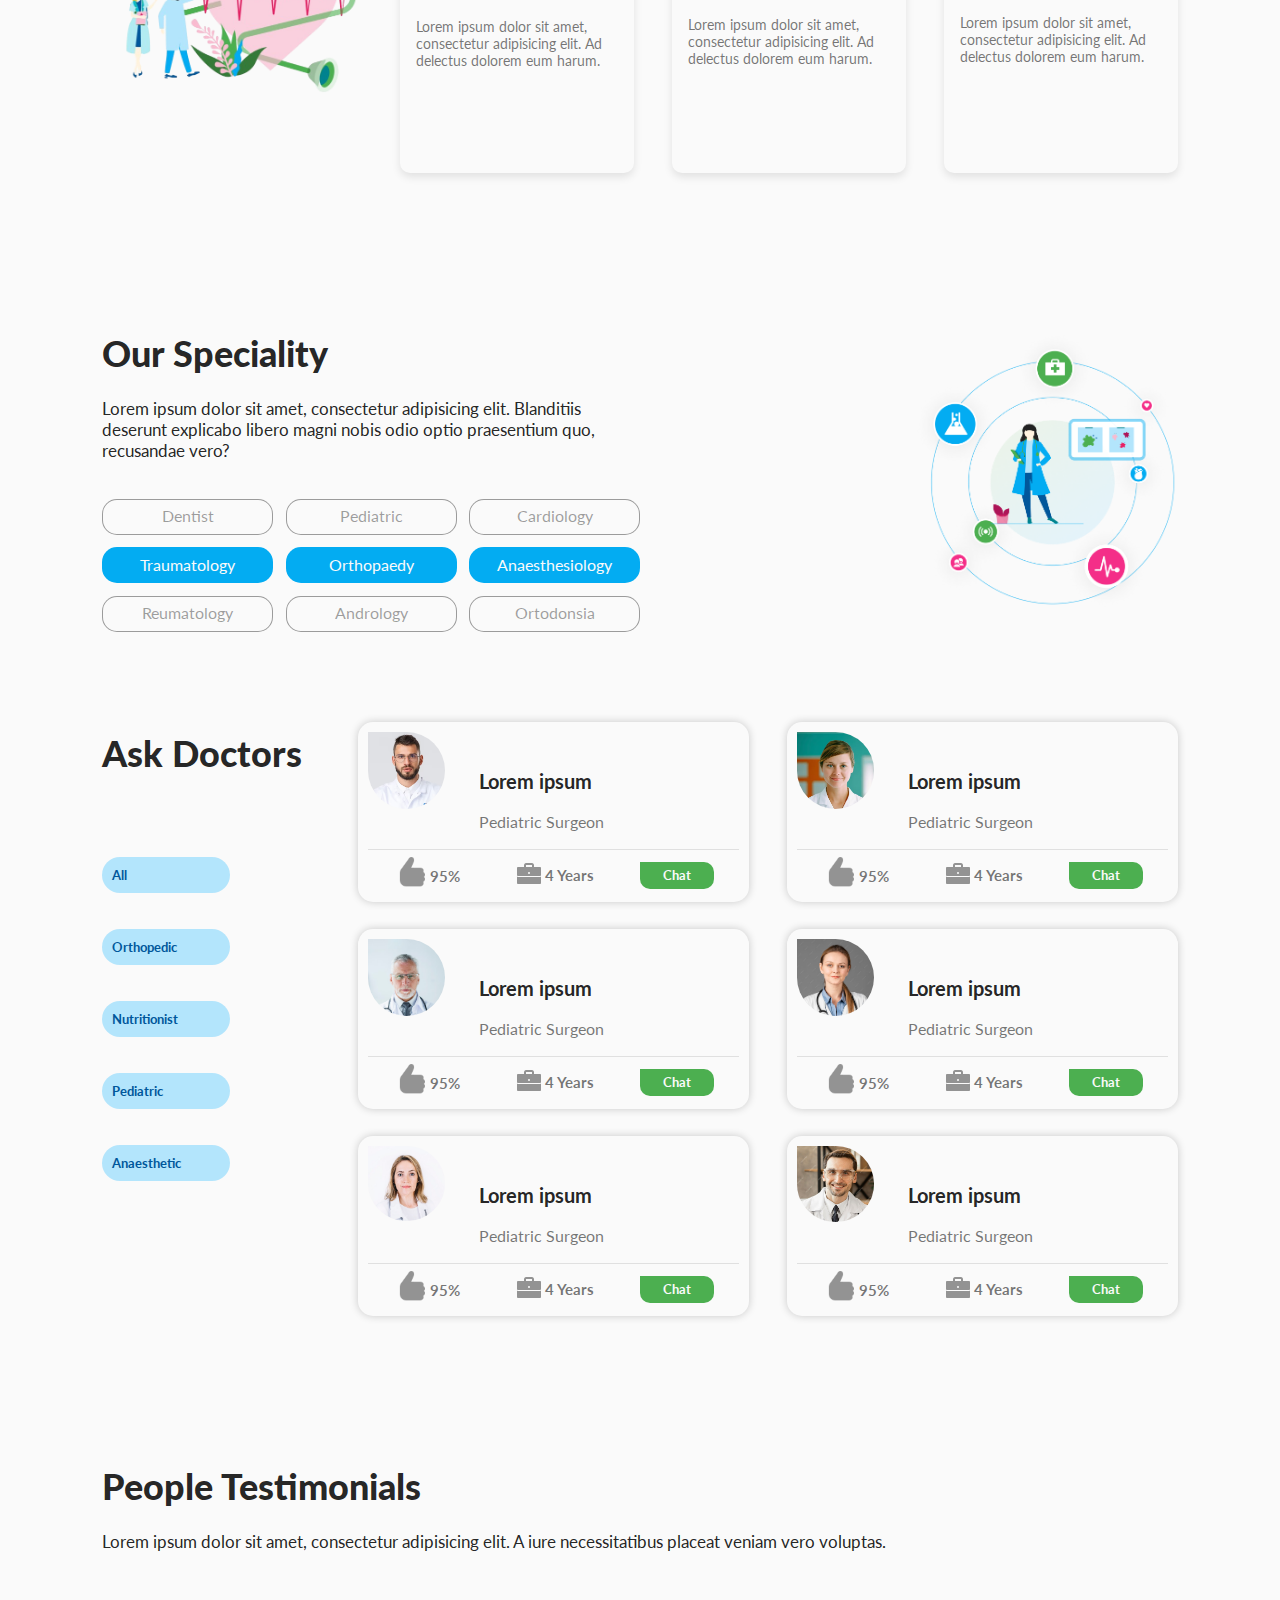
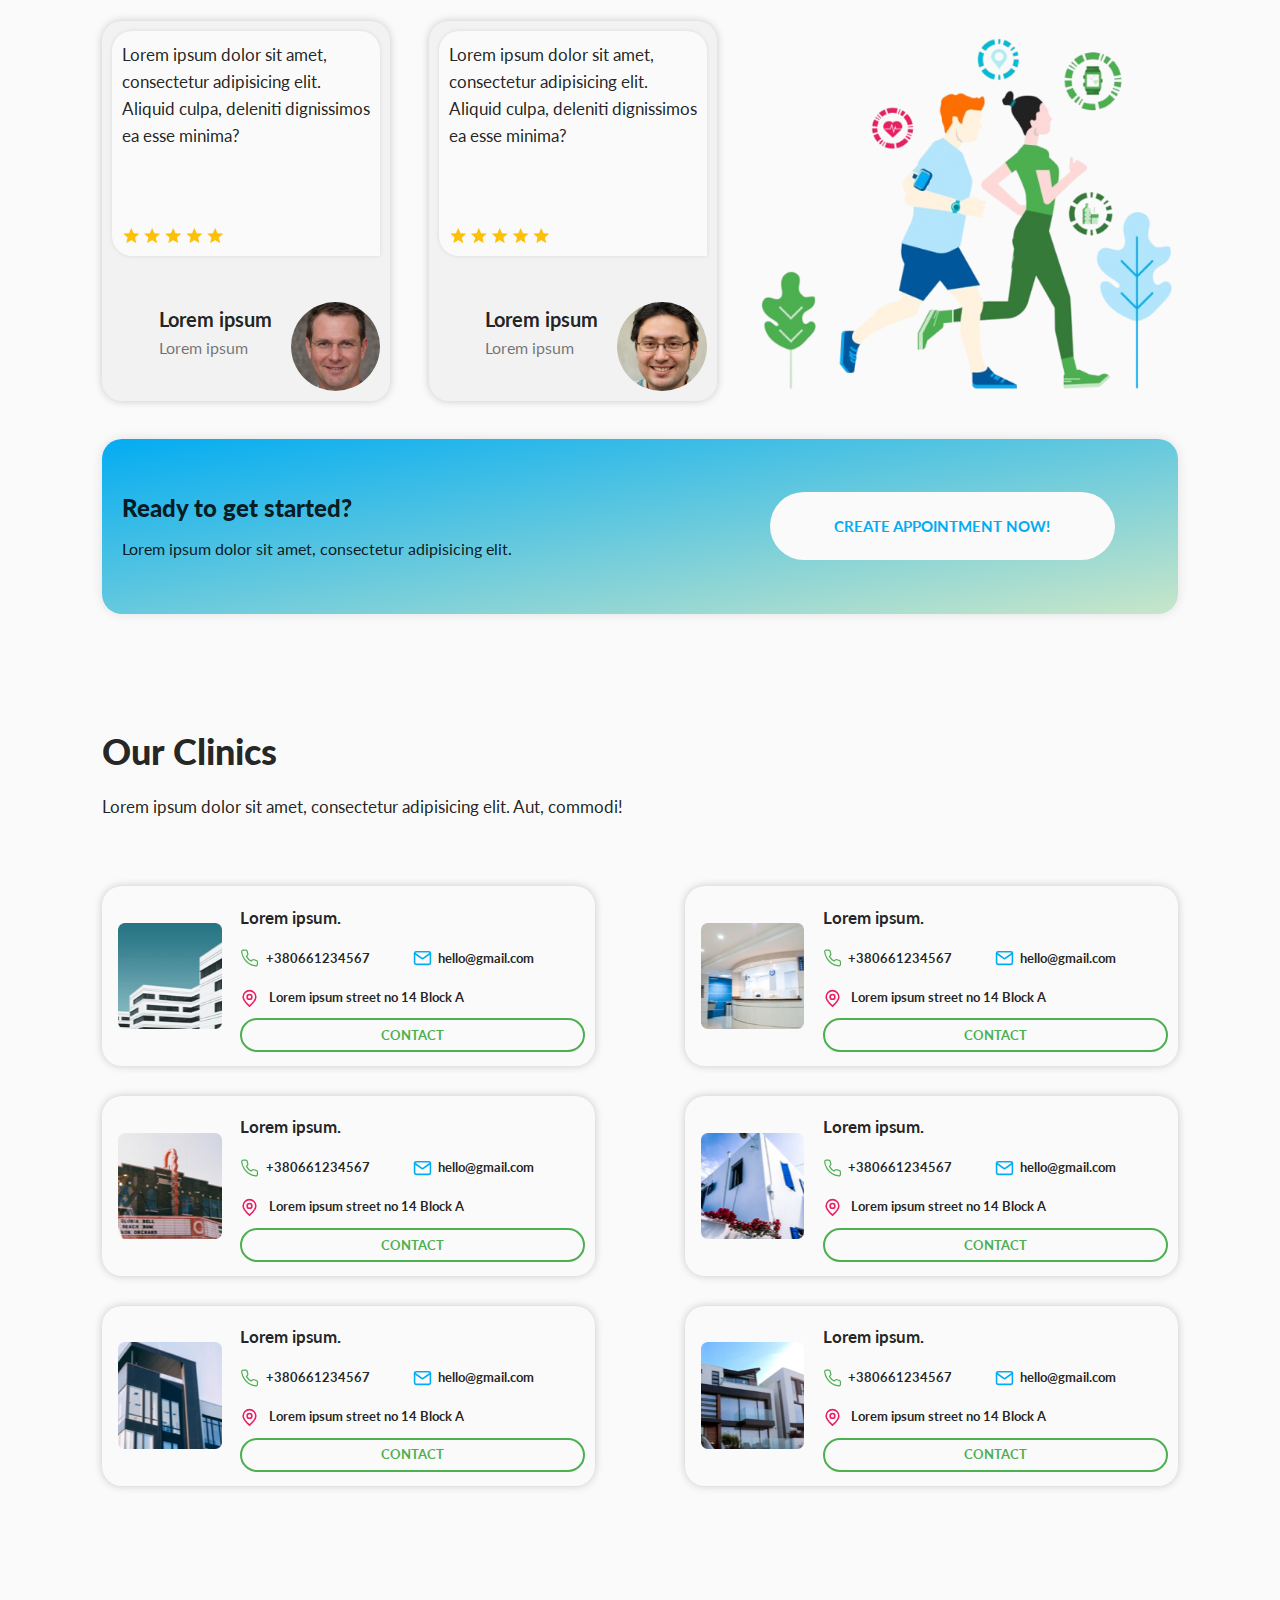
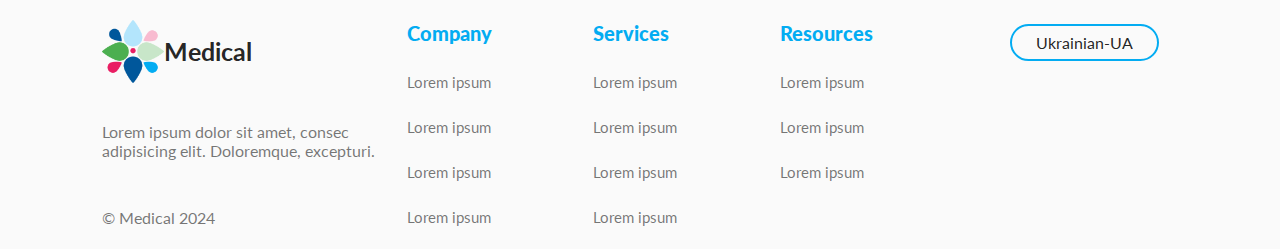
==== commit 6aec5617: "Add footer styles and fix our-clinics" ====
--- a/index.html
+++ b/index.html
@@ -532,7 +532,7 @@
                 <img src="images/index/logo.png" alt="Logo">
                 <span>Medical</span>
             </div>
-            <span>Lorem ipsum dolor sit amet, consectetur adipisicing elit. Doloremque, excepturi.</span>
+            <span>Lorem ipsum dolor sit amet, consec adipisicing elit. Doloremque, excepturi.</span>
             <span>© Medical 2024</span>
         </div>
         <div id="footer-links">
@@ -564,32 +564,9 @@
             </div>
         </div>
         <div id="footer-contacts">
-            <div id="footer-socials">
-                <a href="">
-                    <svg xmlns="http://www.w3.org/2000/svg" width="19" height="19" viewBox="0 0 24 24" fill="none" stroke="#03ACF2" stroke-width="2" stroke-linecap="round" stroke-linejoin="round">
-                        <path d="M18 2h-3a5 5 0 0 0-5 5v3H7v4h3v8h4v-8h3l1-4h-4V7a1 1 0 0 1 1-1h3z"></path>
-                    </svg>
-                </a>
-                <a href="">
-                    <svg xmlns="http://www.w3.org/2000/svg" width="19" height="19" viewBox="0 0 24 24" fill="none" stroke="#03ACF2" stroke-width="2" stroke-linecap="round" stroke-linejoin="round">
-                        <path d="M23 3a10.9 10.9 0 0 1-3.14 1.53 4.48 4.48 0 0 0-7.86 3v1A10.66 10.66 0 0 1 3 4s-4 9 5 13a11.64 11.64 0 0 1-7 2c9 5 20 0 20-11.5a4.5 4.5 0 0 0-.08-.83A7.72 7.72 0 0 0 23 3z"></path>
-                    </svg>
-                </a>
-                <a href="">
-                    <svg stroke="#03ACF2" id="Icons" xmlns="http://www.w3.org/2000/svg"
-                         viewBox="0 0 35 35" xml:space="preserve" width="19px">
-                        <style type="text/css">
-                            .st0{fill:none;stroke:#03ACF2;stroke-width:3;stroke-linecap:round;stroke-linejoin:round;stroke-miterlimit:10;}
-                        </style>
-                        <path class="st0" d="M23,31H9c-4.4,0-8-3.6-8-8V9c0-4.4,3.6-8,8-8h14c4.4,0,8,3.6,8,8v14C31,27.4,27.4,31,23,31z"/>
-                        <circle class="st0" cx="16" cy="16" r="7"/>
-                        <circle class="st0" cx="24" cy="7" r="1"/>
-                    </svg>
-                </a>
-            </div>
             <select name="language" id="language">
-                <option value="ukrainian">Ukrainian-Ua</option>
-                <option value="english">English-En</option>
+                <option value="ukrainian">Ukrainian-UA</option>
+                <option value="english">English-EN</option>
             </select>
         </div>
     </footer>
--- a/styles/styles.css
+++ b/styles/styles.css
@@ -1,3 +1,4 @@
 @import "assets.css";
 @import "index/header.css";
 @import "index/main/main.css";
+@import "index/footer.css";
